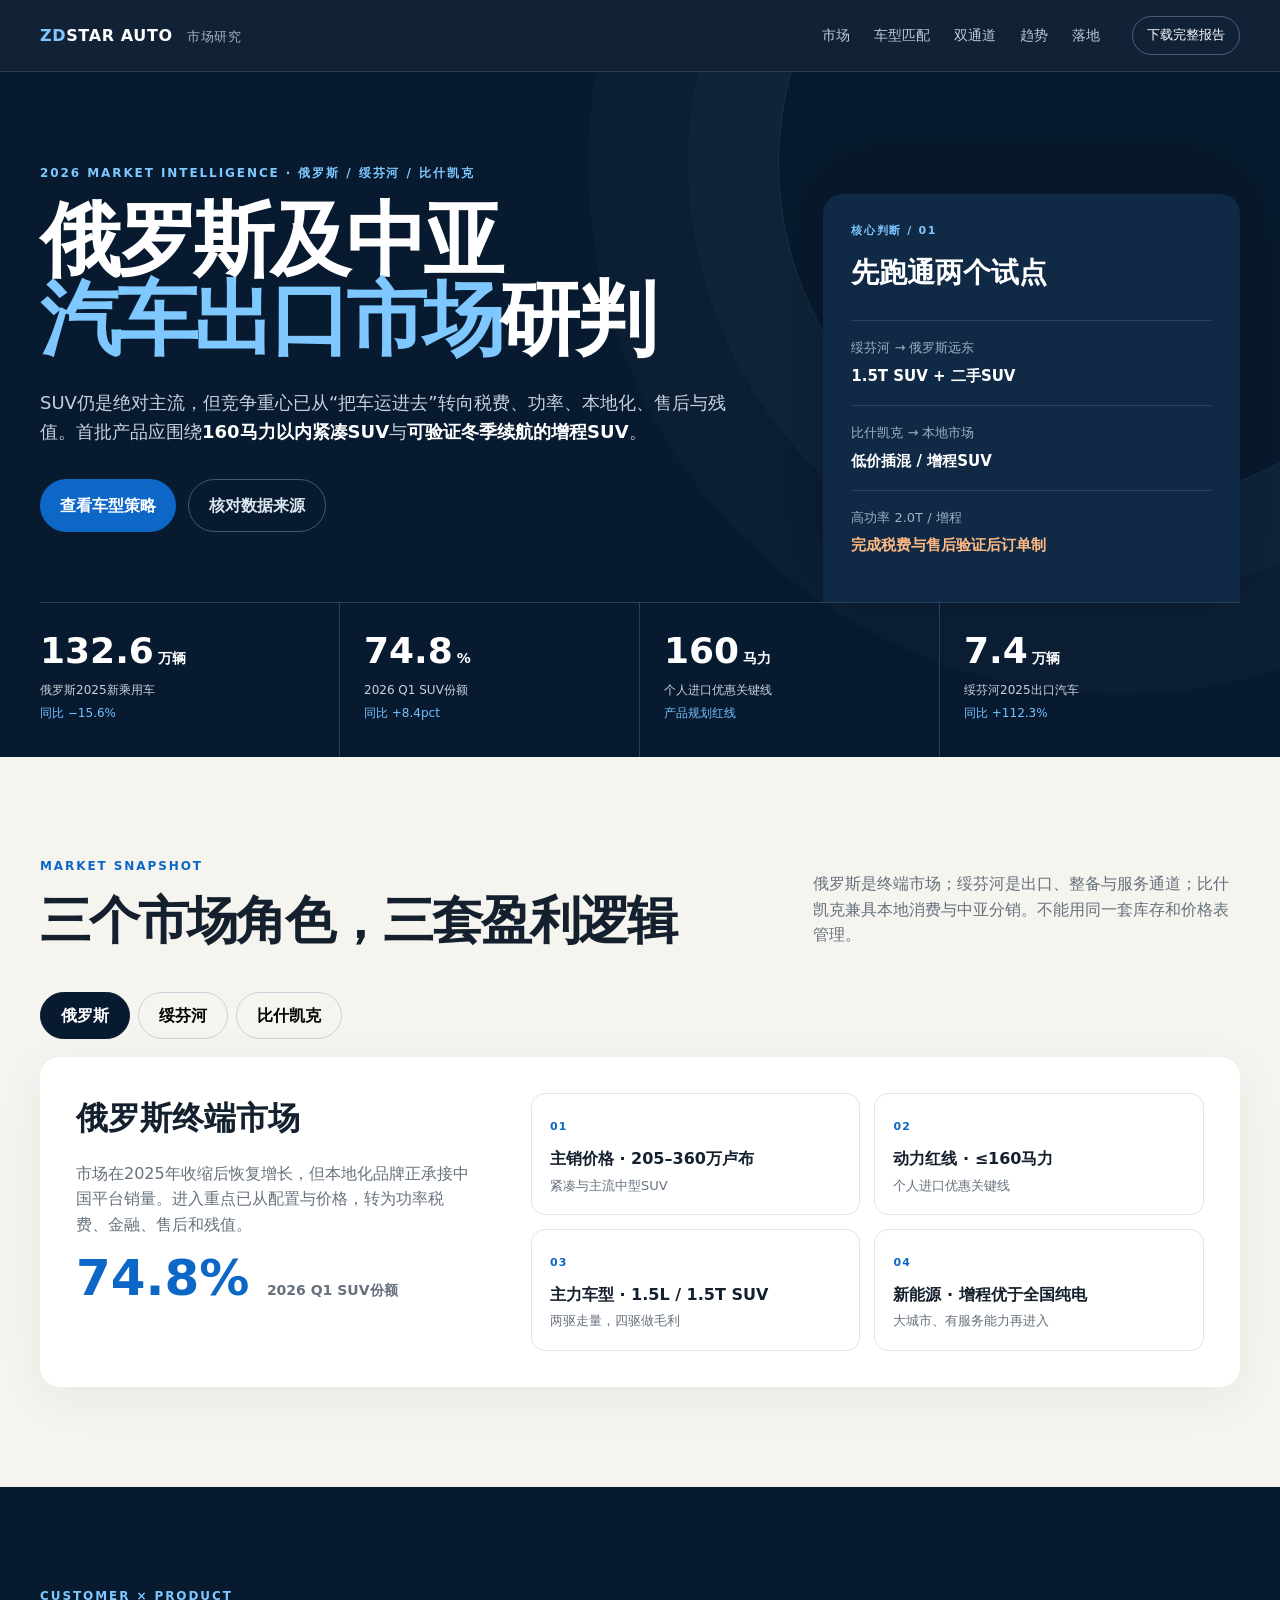
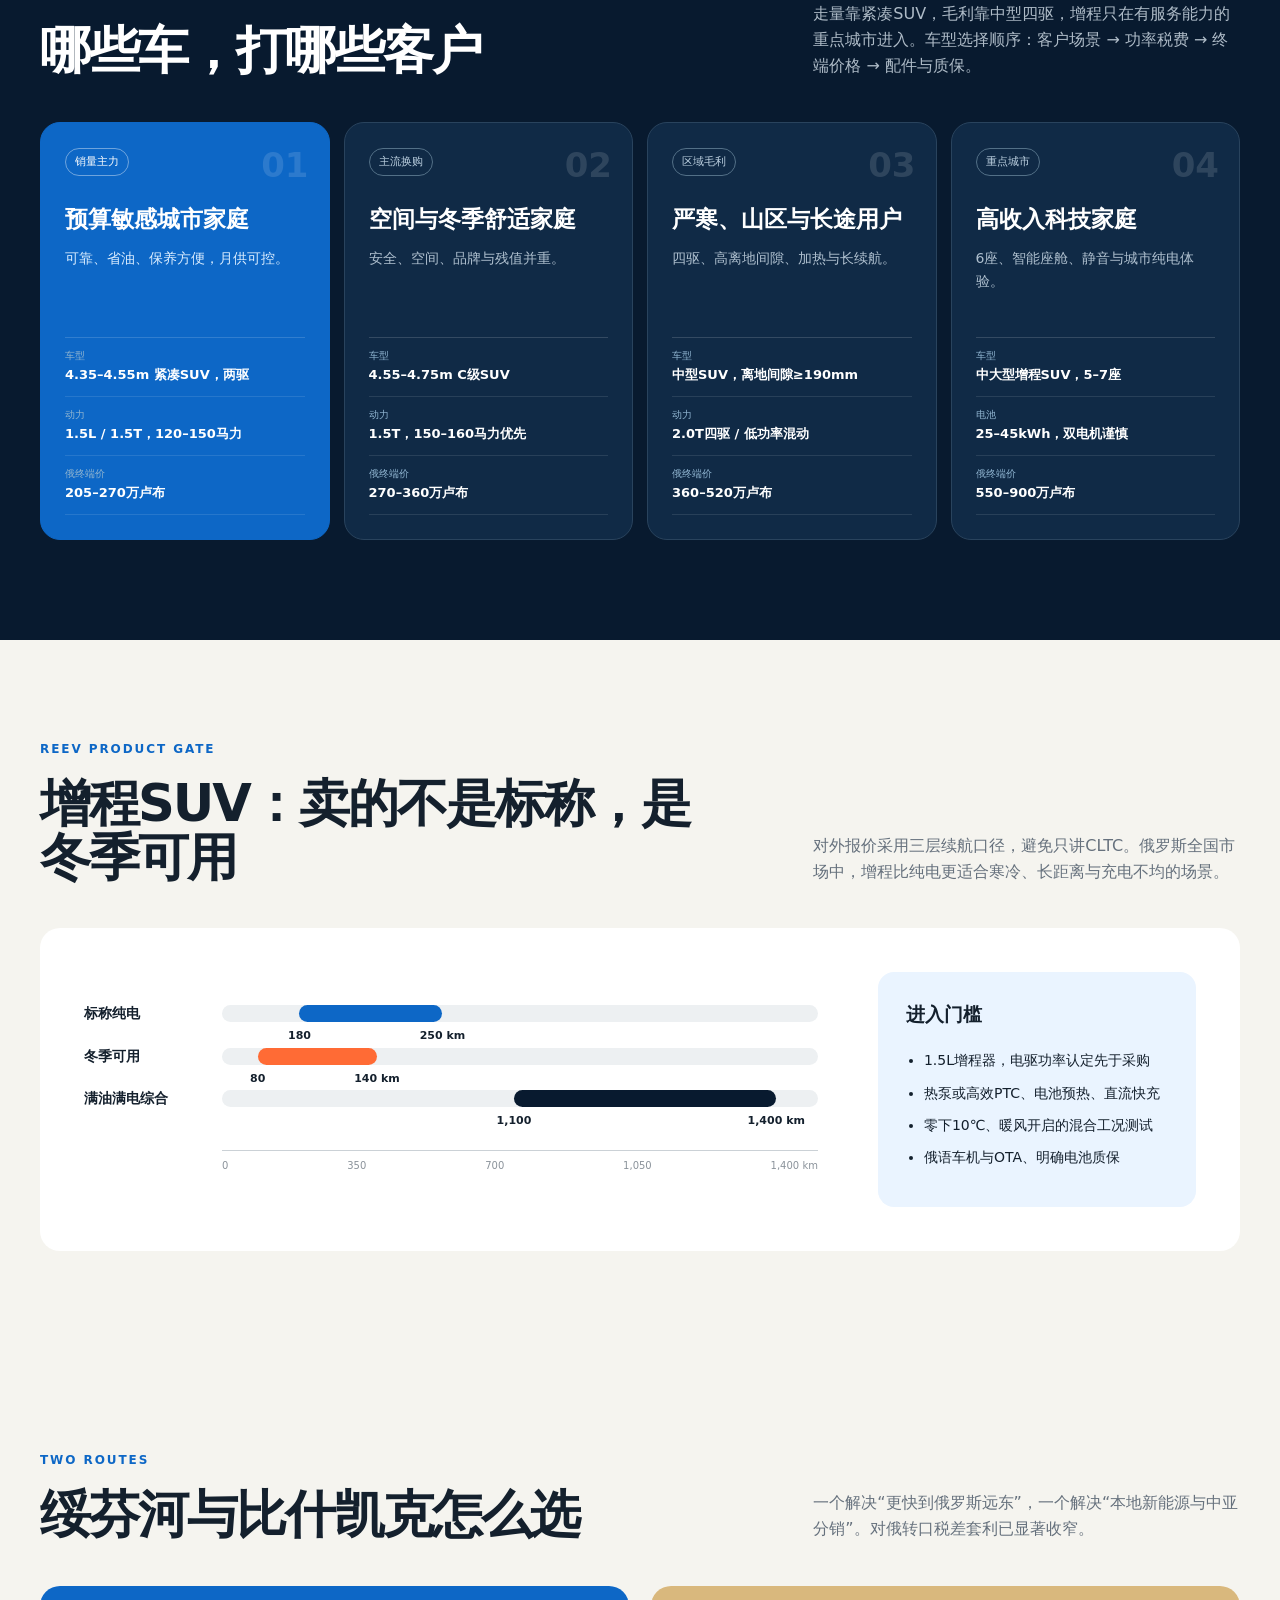
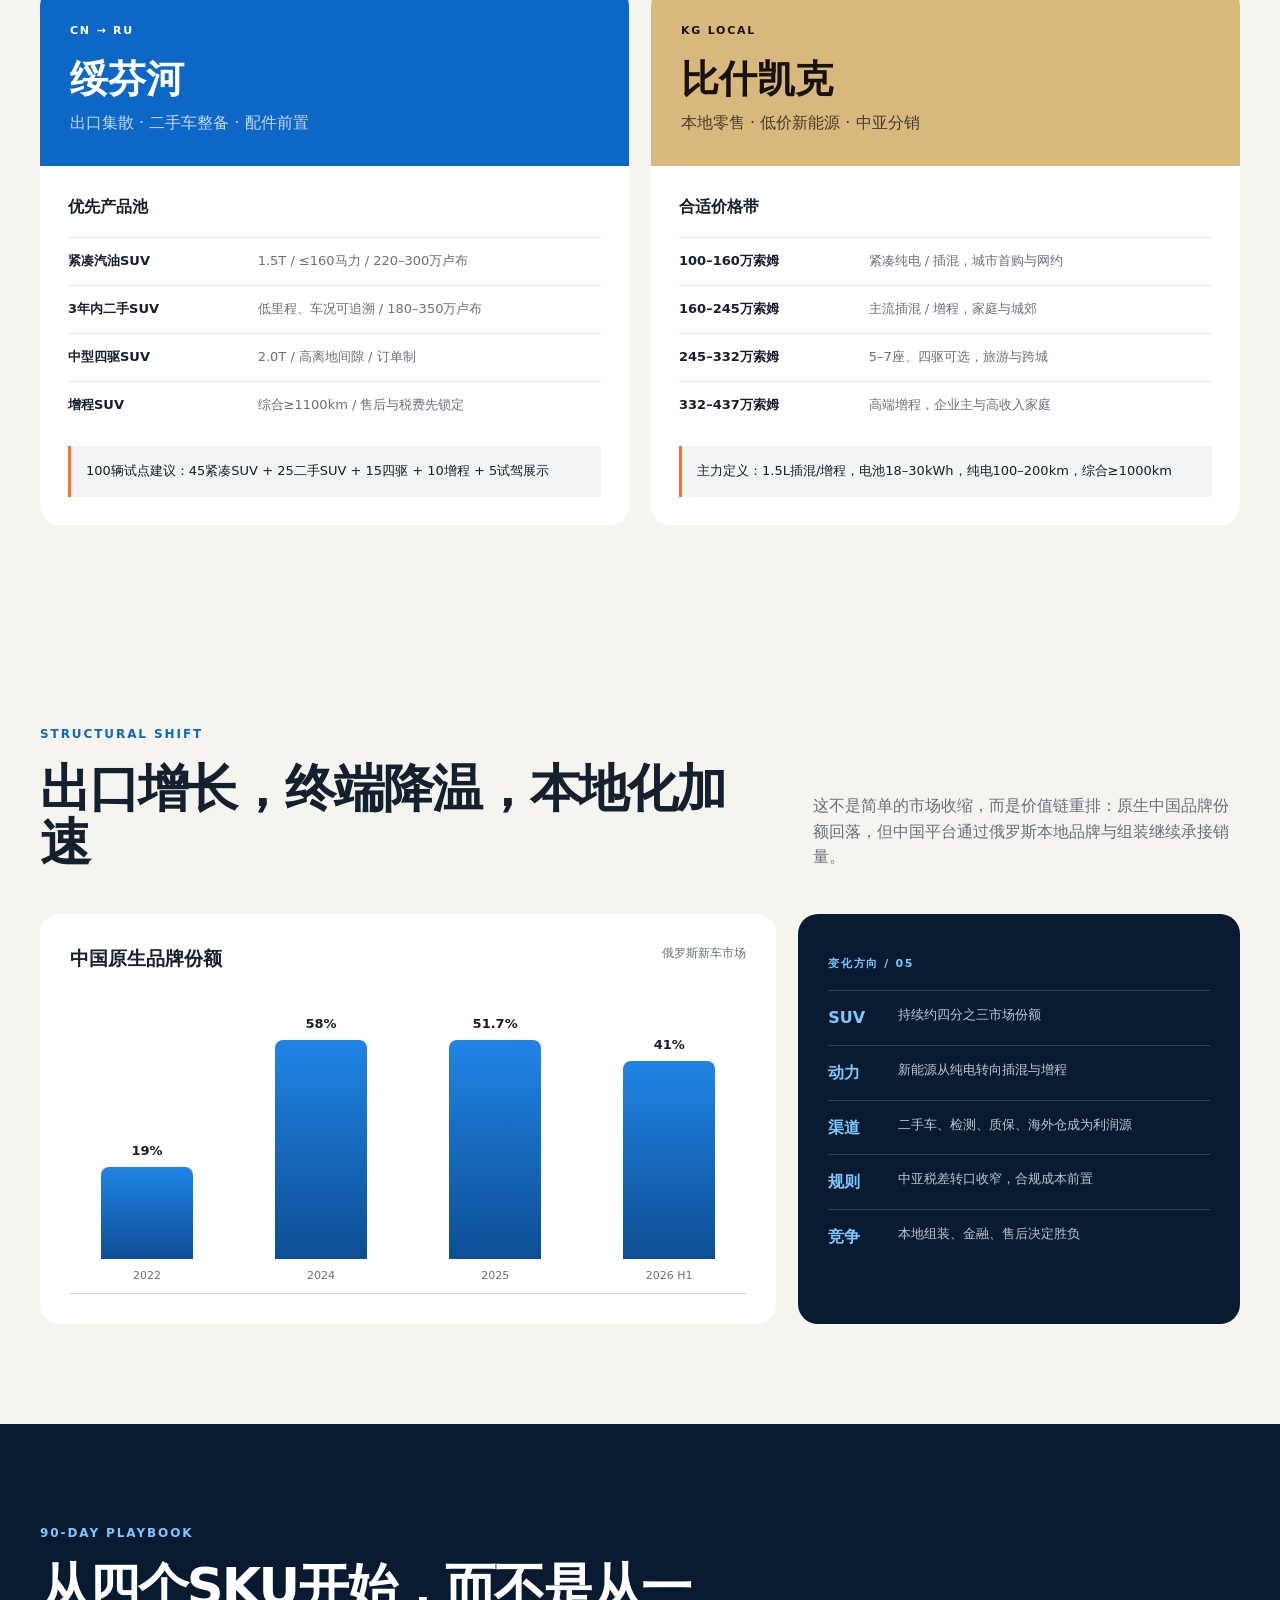
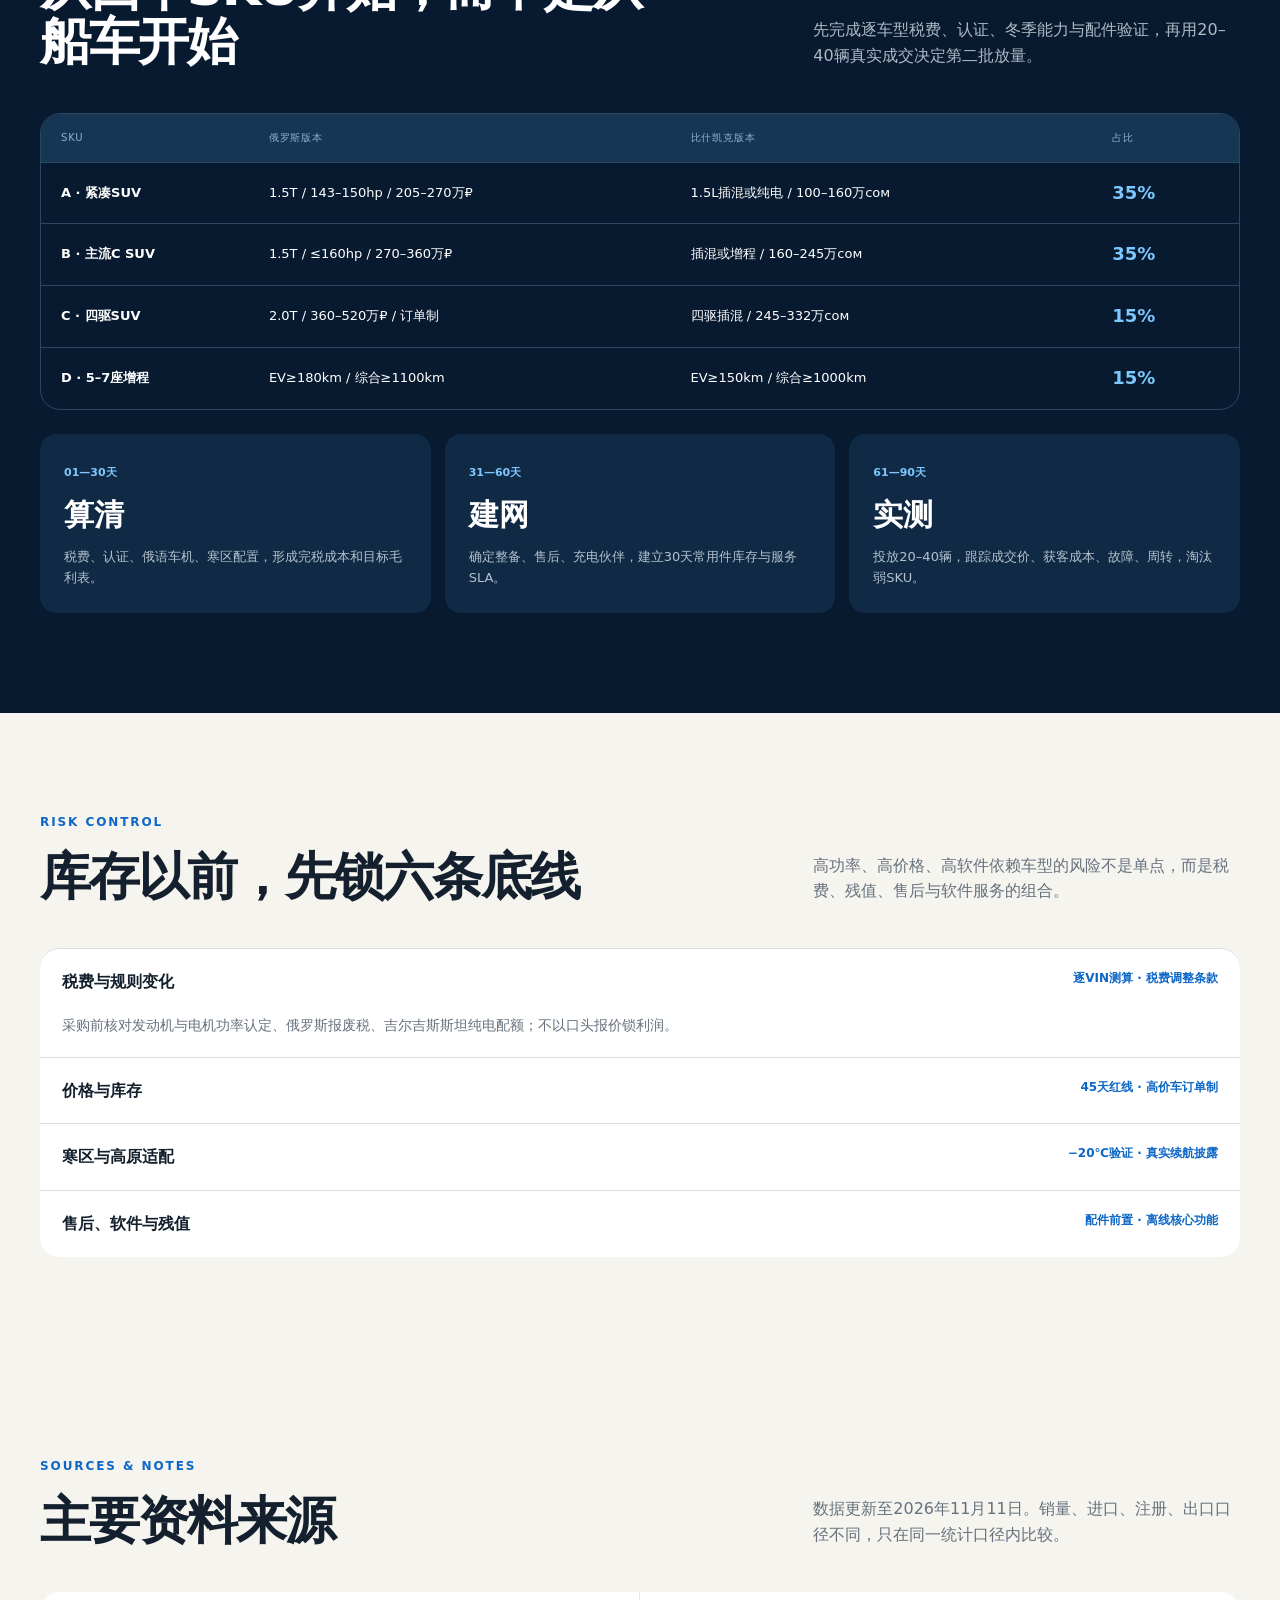
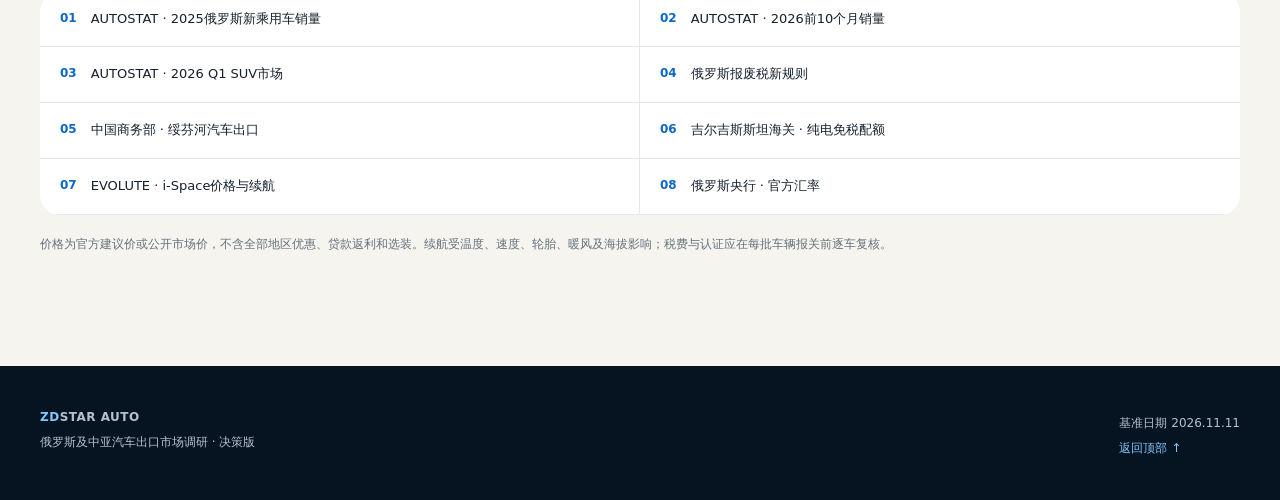
==== index.html @ 1186b782 "Publish Russia auto market report" ====
<!doctype html>
<html lang="zh-CN">
<head>
  <meta charset="utf-8">
  <meta name="viewport" content="width=device-width, initial-scale=1">
  <meta name="description" content="俄罗斯、绥芬河与比什凯克汽车出口市场研究：客户、车型、排量、价格带、SUV与增程续航策略。">
  <meta name="theme-color" content="#081a2f">
  <title>俄罗斯及中亚汽车出口市场调研｜ZDSTAR AUTO</title>
  <link rel="icon" href="assets/favicon.svg" type="image/svg+xml">
  <link rel="stylesheet" href="assets/styles.css">
</head>
<body>
  <a class="skip" href="#main">跳到正文</a>
  <header class="topbar">
    <a class="brand" href="#top" aria-label="返回顶部"><span>ZD</span>STAR AUTO <small>市场研究</small></a>
    <nav aria-label="主导航">
      <a href="#market">市场</a><a href="#match">车型匹配</a><a href="#routes">双通道</a><a href="#trend">趋势</a><a href="#action">落地</a>
    </nav>
    <a class="download" href="downloads/russia-auto-market-report.docx" download>下载完整报告</a>
  </header>

  <main id="main">
    <section class="hero" id="top">
      <div class="hero-grid">
        <div class="hero-copy">
          <p class="eyebrow">2026 MARKET INTELLIGENCE · 俄罗斯 / 绥芬河 / 比什凯克</p>
          <h1>俄罗斯及中亚<br><em>汽车出口市场</em>研判</h1>
          <p class="lead">SUV仍是绝对主流，但竞争重心已从“把车运进去”转向税费、功率、本地化、售后与残值。首批产品应围绕<strong>160马力以内紧凑SUV</strong>与<strong>可验证冬季续航的增程SUV</strong>。</p>
          <div class="hero-actions"><a class="btn primary" href="#match">查看车型策略</a><a class="btn ghost" href="#sources">核对数据来源</a></div>
        </div>
        <aside class="decision-card" aria-label="核心决策">
          <div class="card-label">核心判断 / 01</div>
          <h2>先跑通两个试点</h2>
          <div class="decision-row"><span>绥芬河 → 俄罗斯远东</span><b>1.5T SUV + 二手SUV</b></div>
          <div class="decision-row"><span>比什凯克 → 本地市场</span><b>低价插混 / 增程SUV</b></div>
          <div class="decision-row warning"><span>高功率 2.0T / 增程</span><b>完成税费与售后验证后订单制</b></div>
        </aside>
      </div>
      <div class="kpis" aria-label="关键市场指标">
        <article><strong>132.6<small>万辆</small></strong><span>俄罗斯2025新乘用车</span><i>同比 −15.6%</i></article>
        <article><strong>74.8<small>%</small></strong><span>2026 Q1 SUV份额</span><i>同比 +8.4pct</i></article>
        <article><strong>160<small>马力</small></strong><span>个人进口优惠关键线</span><i>产品规划红线</i></article>
        <article><strong>7.4<small>万辆</small></strong><span>绥芬河2025出口汽车</span><i>同比 +112.3%</i></article>
      </div>
    </section>

    <section class="section" id="market">
      <div class="section-head"><div><p class="eyebrow dark">MARKET SNAPSHOT</p><h2>三个市场角色，三套盈利逻辑</h2></div><p>俄罗斯是终端市场；绥芬河是出口、整备与服务通道；比什凯克兼具本地消费与中亚分销。不能用同一套库存和价格表管理。</p></div>
      <div class="market-switch" role="tablist" aria-label="市场切换">
        <button class="active" role="tab" aria-selected="true" data-market="russia">俄罗斯</button>
        <button role="tab" aria-selected="false" data-market="suifenhe">绥芬河</button>
        <button role="tab" aria-selected="false" data-market="bishkek">比什凯克</button>
      </div>
      <div class="market-panel" id="market-panel" aria-live="polite"></div>
    </section>

    <section class="section ink" id="match">
      <div class="section-head light"><div><p class="eyebrow">CUSTOMER × PRODUCT</p><h2>哪些车，打哪些客户</h2></div><p>走量靠紧凑SUV，毛利靠中型四驱，增程只在有服务能力的重点城市进入。车型选择顺序：客户场景 → 功率税费 → 终端价格 → 配件与质保。</p></div>
      <div class="match-grid">
        <article class="match-card featured"><span class="num">01</span><div class="tag">销量主力</div><h3>预算敏感城市家庭</h3><p>可靠、省油、保养方便，月供可控。</p><dl><div><dt>车型</dt><dd>4.35–4.55m 紧凑SUV，两驱</dd></div><div><dt>动力</dt><dd>1.5L / 1.5T，120–150马力</dd></div><div><dt>俄终端价</dt><dd>205–270万卢布</dd></div></dl></article>
        <article class="match-card"><span class="num">02</span><div class="tag">主流换购</div><h3>空间与冬季舒适家庭</h3><p>安全、空间、品牌与残值并重。</p><dl><div><dt>车型</dt><dd>4.55–4.75m C级SUV</dd></div><div><dt>动力</dt><dd>1.5T，150–160马力优先</dd></div><div><dt>俄终端价</dt><dd>270–360万卢布</dd></div></dl></article>
        <article class="match-card"><span class="num">03</span><div class="tag">区域毛利</div><h3>严寒、山区与长途用户</h3><p>四驱、高离地间隙、加热与长续航。</p><dl><div><dt>车型</dt><dd>中型SUV，离地间隙≥190mm</dd></div><div><dt>动力</dt><dd>2.0T四驱 / 低功率混动</dd></div><div><dt>俄终端价</dt><dd>360–520万卢布</dd></div></dl></article>
        <article class="match-card"><span class="num">04</span><div class="tag">重点城市</div><h3>高收入科技家庭</h3><p>6座、智能座舱、静音与城市纯电体验。</p><dl><div><dt>车型</dt><dd>中大型增程SUV，5–7座</dd></div><div><dt>电池</dt><dd>25–45kWh，双电机谨慎</dd></div><div><dt>俄终端价</dt><dd>550–900万卢布</dd></div></dl></article>
      </div>
    </section>

    <section class="section range-section">
      <div class="section-head"><div><p class="eyebrow dark">REEV PRODUCT GATE</p><h2>增程SUV：卖的不是标称，是冬季可用</h2></div><p>对外报价采用三层续航口径，避免只讲CLTC。俄罗斯全国市场中，增程比纯电更适合寒冷、长距离与充电不均的场景。</p></div>
      <div class="range-layout">
        <div class="range-chart" aria-label="建议续航范围">
          <div class="range-row"><span>标称纯电</span><div class="track"><i style="--start:13%;--width:24%"></i><b style="left:13%">180</b><b style="left:37%">250 km</b></div></div>
          <div class="range-row winter"><span>冬季可用</span><div class="track"><i style="--start:6%;--width:20%"></i><b style="left:6%">80</b><b style="left:26%">140 km</b></div></div>
          <div class="range-row total"><span>满油满电综合</span><div class="track"><i style="--start:49%;--width:44%"></i><b style="left:49%">1,100</b><b style="left:93%">1,400 km</b></div></div>
          <div class="axis"><span>0</span><span>350</span><span>700</span><span>1,050</span><span>1,400 km</span></div>
        </div>
        <div class="spec-list"><h3>进入门槛</h3><ul><li>1.5L增程器，电驱功率认定先于采购</li><li>热泵或高效PTC、电池预热、直流快充</li><li>零下10℃、暖风开启的混合工况测试</li><li>俄语车机与OTA、明确电池质保</li></ul></div>
      </div>
    </section>

    <section class="section routes" id="routes">
      <div class="section-head"><div><p class="eyebrow dark">TWO ROUTES</p><h2>绥芬河与比什凯克怎么选</h2></div><p>一个解决“更快到俄罗斯远东”，一个解决“本地新能源与中亚分销”。对俄转口税差套利已显著收窄。</p></div>
      <div class="route-grid">
        <article class="route-card blue"><div class="route-title"><span>CN → RU</span><h3>绥芬河</h3><p>出口集散 · 二手车整备 · 配件前置</p></div><div class="route-body"><h4>优先产品池</h4><ol><li><b>紧凑汽油SUV</b><span>1.5T / ≤160马力 / 220–300万卢布</span></li><li><b>3年内二手SUV</b><span>低里程、车况可追溯 / 180–350万卢布</span></li><li><b>中型四驱SUV</b><span>2.0T / 高离地间隙 / 订单制</span></li><li><b>增程SUV</b><span>综合≥1100km / 售后与税费先锁定</span></li></ol><div class="route-note">100辆试点建议：45紧凑SUV + 25二手SUV + 15四驱 + 10增程 + 5试驾展示</div></div></article>
        <article class="route-card sand"><div class="route-title"><span>KG LOCAL</span><h3>比什凯克</h3><p>本地零售 · 低价新能源 · 中亚分销</p></div><div class="route-body"><h4>合适价格带</h4><ol><li><b>100–160万索姆</b><span>紧凑纯电 / 插混，城市首购与网约</span></li><li><b>160–245万索姆</b><span>主流插混 / 增程，家庭与城郊</span></li><li><b>245–332万索姆</b><span>5–7座、四驱可选，旅游与跨城</span></li><li><b>332–437万索姆</b><span>高端增程，企业主与高收入家庭</span></li></ol><div class="route-note">主力定义：1.5L插混/增程，电池18–30kWh，纯电100–200km，综合≥1000km</div></div></article>
      </div>
    </section>

    <section class="section trend-section" id="trend">
      <div class="section-head"><div><p class="eyebrow dark">STRUCTURAL SHIFT</p><h2>出口增长，终端降温，本地化加速</h2></div><p>这不是简单的市场收缩，而是价值链重排：原生中国品牌份额回落，但中国平台通过俄罗斯本地品牌与组装继续承接销量。</p></div>
      <div class="trend-grid">
        <article class="chart-card"><div class="chart-title"><h3>中国原生品牌份额</h3><span>俄罗斯新车市场</span></div><div class="bars" aria-label="2022至2026中国品牌份额"><div style="--h:33%"><b>19%</b><i></i><span>2022</span></div><div style="--h:100%"><b>58%</b><i></i><span>2024</span></div><div style="--h:89%"><b>51.7%</b><i></i><span>2025</span></div><div style="--h:71%"><b>41%</b><i></i><span>2026 H1</span></div></div></article>
        <article class="shift-card"><p class="card-label">变化方向 / 05</p><ul><li><b>SUV</b><span>持续约四分之三市场份额</span></li><li><b>动力</b><span>新能源从纯电转向插混与增程</span></li><li><b>渠道</b><span>二手车、检测、质保、海外仓成为利润源</span></li><li><b>规则</b><span>中亚税差转口收窄，合规成本前置</span></li><li><b>竞争</b><span>本地组装、金融、售后决定胜负</span></li></ul></article>
      </div>
    </section>

    <section class="section ink" id="action">
      <div class="section-head light"><div><p class="eyebrow">90-DAY PLAYBOOK</p><h2>从四个SKU开始，而不是从一船车开始</h2></div><p>先完成逐车型税费、认证、冬季能力与配件验证，再用20–40辆真实成交决定第二批放量。</p></div>
      <div class="sku-table" role="table" aria-label="首批SKU">
        <div class="sku-row head" role="row"><span>SKU</span><span>俄罗斯版本</span><span>比什凯克版本</span><span>占比</span></div>
        <div class="sku-row" role="row"><b>A · 紧凑SUV</b><span>1.5T / 143–150hp / 205–270万₽</span><span>1.5L插混或纯电 / 100–160万сом</span><strong>35%</strong></div>
        <div class="sku-row" role="row"><b>B · 主流C SUV</b><span>1.5T / ≤160hp / 270–360万₽</span><span>插混或增程 / 160–245万сом</span><strong>35%</strong></div>
        <div class="sku-row" role="row"><b>C · 四驱SUV</b><span>2.0T / 360–520万₽ / 订单制</span><span>四驱插混 / 245–332万сом</span><strong>15%</strong></div>
        <div class="sku-row" role="row"><b>D · 5–7座增程</b><span>EV≥180km / 综合≥1100km</span><span>EV≥150km / 综合≥1000km</span><strong>15%</strong></div>
      </div>
      <div class="timeline"><article><span>01—30天</span><h3>算清</h3><p>税费、认证、俄语车机、寒区配置，形成完税成本和目标毛利表。</p></article><article><span>31—60天</span><h3>建网</h3><p>确定整备、售后、充电伙伴，建立30天常用件库存与服务SLA。</p></article><article><span>61—90天</span><h3>实测</h3><p>投放20–40辆，跟踪成交价、获客成本、故障、周转，淘汰弱SKU。</p></article></div>
    </section>

    <section class="section risk-section">
      <div class="section-head"><div><p class="eyebrow dark">RISK CONTROL</p><h2>库存以前，先锁六条底线</h2></div><p>高功率、高价格、高软件依赖车型的风险不是单点，而是税费、残值、售后与软件服务的组合。</p></div>
      <div class="accordion">
        <details open><summary>税费与规则变化 <span>逐VIN测算 · 税费调整条款</span></summary><p>采购前核对发动机与电机功率认定、俄罗斯报废税、吉尔吉斯斯坦纯电配额；不以口头报价锁利润。</p></details>
        <details><summary>价格与库存 <span>45天红线 · 高价车订单制</span></summary><p>本地化车型降价或同平台换标上市时，启动跨区域调拨或批发退出，库存超过60天必须处置。</p></details>
        <details><summary>寒区与高原适配 <span>−20℃验证 · 真实续航披露</span></summary><p>验证电池预热、冷却、制动、爬坡与暖风工况；纯电车型为冬季和爬坡保留至少30%冗余。</p></details>
        <details><summary>售后、软件与残值 <span>配件前置 · 离线核心功能</span></summary><p>覆盖易损件、事故件与热管理部件，设置质保准备金；避免地图、远程服务或OTA中断影响核心用车。</p></details>
      </div>
    </section>

    <section class="section sources" id="sources">
      <div class="section-head"><div><p class="eyebrow dark">SOURCES & NOTES</p><h2>主要资料来源</h2></div><p>数据更新至2026年11月11日。销量、进口、注册、出口口径不同，只在同一统计口径内比较。</p></div>
      <div class="source-list">
        <a href="https://www.autostat.ru/press-releases/61576/" target="_blank" rel="noopener"><b>01</b><span>AUTOSTAT · 2025俄罗斯新乘用车销量</span></a>
        <a href="https://www.autostat.ru/press-releases/63433/" target="_blank" rel="noopener"><b>02</b><span>AUTOSTAT · 2026前10个月销量</span></a>
        <a href="https://www.autostat.ru/news/62200/" target="_blank" rel="noopener"><b>03</b><span>AUTOSTAT · 2026 Q1 SUV市场</span></a>
        <a href="https://www.consultant.ru/document/cons_doc_LAW_488069/ed0f99ab9a20663c13ae74e51ed095299e123203/" target="_blank" rel="noopener"><b>04</b><span>俄罗斯报废税新规则</span></a>
        <a href="https://dltb.mofcom.gov.cn/dbsw/art/2026/art_2b1e90e6743b4d8398b88f6a0cb908db.html" target="_blank" rel="noopener"><b>05</b><span>中国商务部 · 绥芬河汽车出口</span></a>
        <a href="https://customs.gov.kg/site/ru/master/customskg/news/mbk-ehskertet-2026-zhylga-ehlektromobilderdi-alymsyz-tashyp-kir-kvotasy-ajaktap-zhatat" target="_blank" rel="noopener"><b>06</b><span>吉尔吉斯斯坦海关 · 纯电免税配额</span></a>
        <a href="https://www.evolute.ru/models" target="_blank" rel="noopener"><b>07</b><span>EVOLUTE · i-Space价格与续航</span></a>
        <a href="https://www.cbr.ru/currency_base/daily/" target="_blank" rel="noopener"><b>08</b><span>俄罗斯央行 · 官方汇率</span></a>
      </div>
      <p class="note">价格为官方建议价或公开市场价，不含全部地区优惠、贷款返利和选装。续航受温度、速度、轮胎、暖风及海拔影响；税费与认证应在每批车辆报关前逐车复核。</p>
    </section>
  </main>
  <footer><div><span class="brand"><span>ZD</span>STAR AUTO</span><p>俄罗斯及中亚汽车出口市场调研 · 决策版</p></div><div><p>基准日期 2026.11.11</p><a href="#top">返回顶部 ↑</a></div></footer>
  <script src="assets/app.js"></script>
</body>
</html>
---- assets/styles.css ----
:root{--navy:#081a2f;--navy2:#102a46;--blue:#0d67c6;--ice:#eaf4ff;--sky:#7ec8ff;--orange:#ff6b35;--sand:#f4e9d5;--paper:#f5f4ef;--white:#fff;--ink:#14202d;--muted:#66717d;--line:#d8dce0;--radius:20px;--max:1200px}*{box-sizing:border-box}html{scroll-behavior:smooth}body{margin:0;background:var(--paper);color:var(--ink);font-family:Inter,"PingFang SC","Microsoft YaHei",system-ui,sans-serif;line-height:1.6}.skip{position:fixed;left:-999px;top:8px;z-index:100;background:#fff;padding:8px}.skip:focus{left:8px}a{color:inherit}.topbar{height:72px;display:flex;align-items:center;gap:32px;padding:0 max(24px,calc((100vw - var(--max))/2));background:rgba(8,26,47,.96);color:#fff;position:sticky;top:0;z-index:20;border-bottom:1px solid rgba(255,255,255,.13);backdrop-filter:blur(12px)}.brand{font-weight:850;letter-spacing:.04em;text-decoration:none;white-space:nowrap}.brand>span{color:var(--sky)}.brand small{font-weight:500;color:#9fb1c3;margin-left:8px}.topbar nav{display:flex;gap:24px;margin-left:auto}.topbar nav a{font-size:14px;color:#bdcad7;text-decoration:none}.topbar nav a:hover{color:#fff}.download{font-size:13px;text-decoration:none;border:1px solid #486076;border-radius:999px;padding:8px 14px}.hero{background:var(--navy);color:#fff;padding:92px 24px 0;overflow:hidden;position:relative}.hero:before{content:"";position:absolute;width:680px;height:680px;border:1px solid rgba(126,200,255,.14);border-radius:50%;right:-180px;top:-250px;box-shadow:0 0 0 90px rgba(126,200,255,.03),0 0 0 190px rgba(126,200,255,.025)}.hero-grid{max-width:var(--max);margin:auto;display:grid;grid-template-columns:1.35fr .8fr;gap:80px;align-items:end;position:relative}.eyebrow{font-size:12px;font-weight:800;letter-spacing:.16em;color:var(--sky);margin:0 0 18px;text-transform:uppercase}.eyebrow.dark{color:var(--blue)}h1{font-size:clamp(48px,6.3vw,84px);letter-spacing:-.055em;line-height:.98;margin:0 0 30px;max-width:860px}h1 em{font-style:normal;color:var(--sky)}.lead{font-size:18px;color:#c5d3df;max-width:760px;margin:0 0 32px}.lead strong{color:#fff}.hero-actions{display:flex;gap:12px;margin-bottom:70px}.btn{display:inline-flex;align-items:center;justify-content:center;text-decoration:none;font-weight:700;border-radius:999px;padding:13px 20px}.btn.primary{background:var(--blue);color:#fff}.btn.ghost{border:1px solid #415b73;color:#dbe6ee}.decision-card{background:#102a46;padding:28px;border-radius:var(--radius) var(--radius) 0 0;box-shadow:0 -20px 80px rgba(0,0,0,.18)}.card-label{font-size:11px;letter-spacing:.15em;text-transform:uppercase;color:var(--sky);font-weight:800}.decision-card h2{font-size:28px;margin:12px 0 24px}.decision-row{border-top:1px solid #29445f;padding:17px 0;display:grid;gap:5px}.decision-row span{color:#9eb0c1;font-size:13px}.decision-row b{font-size:15px}.decision-row.warning b{color:#ffba83}.kpis{max-width:var(--max);margin:auto;display:grid;grid-template-columns:repeat(4,1fr);position:relative;border-top:1px solid #28415b}.kpis article{padding:30px 24px 34px;border-right:1px solid #28415b}.kpis article:first-child{padding-left:0}.kpis article:last-child{border-right:0}.kpis strong{display:block;font-size:36px;line-height:1}.kpis strong small{font-size:14px;margin-left:4px}.kpis span,.kpis i{display:block;font-size:12px}.kpis span{color:#c6d2dc;margin-top:12px}.kpis i{color:#73bfff;font-style:normal;margin-top:3px}.section{padding:100px 24px;max-width:calc(var(--max) + 48px);margin:auto}.section-head{display:grid;grid-template-columns:1.3fr .8fr;gap:80px;align-items:end;margin-bottom:44px}.section-head h2{font-size:clamp(34px,4vw,54px);line-height:1.05;letter-spacing:-.04em;margin:0}.section-head>p{color:var(--muted);margin:0}.section-head.light>p{color:#aebbc7}.market-switch{display:flex;gap:8px;margin-bottom:18px}.market-switch button{border:1px solid #c9d0d7;background:transparent;border-radius:999px;padding:10px 20px;font:inherit;font-weight:700;cursor:pointer}.market-switch button.active{background:var(--navy);color:#fff;border-color:var(--navy)}.market-panel{background:#fff;border-radius:var(--radius);padding:36px;display:grid;grid-template-columns:.8fr 1.35fr;gap:56px;min-height:320px;box-shadow:0 12px 50px rgba(28,48,67,.06)}.market-intro h3{font-size:32px;margin:0 0 12px}.market-intro p{color:var(--muted)}.market-intro .big{font-size:50px;font-weight:850;color:var(--blue);line-height:1}.market-intro .big small{font-size:14px;color:var(--muted)}.market-facts{display:grid;grid-template-columns:repeat(2,1fr);gap:14px}.fact{border:1px solid #e2e5e8;border-radius:14px;padding:18px}.fact span{font-size:11px;color:var(--blue);font-weight:800;letter-spacing:.1em}.fact b{display:block;margin-top:8px}.fact p{font-size:13px;color:var(--muted);margin:4px 0 0}.ink{max-width:none;background:var(--navy);color:#fff}.ink>.section-head,.ink>.match-grid,.ink>.sku-table,.ink>.timeline{max-width:var(--max);margin-left:auto;margin-right:auto}.match-grid{display:grid;grid-template-columns:repeat(4,1fr);gap:14px}.match-card{background:#102a46;border:1px solid #29435d;border-radius:var(--radius);padding:24px;min-height:410px;position:relative}.match-card.featured{background:var(--blue);border-color:var(--blue)}.match-card .num{position:absolute;right:20px;top:15px;font-size:34px;color:rgba(255,255,255,.13);font-weight:900}.tag{display:inline-block;font-size:11px;border:1px solid #537087;border-radius:999px;padding:4px 9px;color:#bcd0e0}.featured .tag{border-color:rgba(255,255,255,.4);color:#fff}.match-card h3{font-size:23px;line-height:1.2;margin:30px 0 8px}.match-card>p{color:#aebfce;font-size:14px;min-height:66px}.featured>p{color:#dceeff}.match-card dl{margin:24px 0 0;border-top:1px solid rgba(255,255,255,.15)}.match-card dl div{padding:10px 0;border-bottom:1px solid rgba(255,255,255,.1)}dt{font-size:10px;color:#8fb4d0;text-transform:uppercase}dd{margin:1px 0 0;font-size:13px;font-weight:650}.range-layout{display:grid;grid-template-columns:1.5fr .65fr;gap:60px;background:#fff;border-radius:var(--radius);padding:44px}.range-chart{padding:10px 0 24px}.range-row{display:grid;grid-template-columns:120px 1fr;gap:18px;align-items:center;margin:20px 0}.range-row>span{font-weight:750;font-size:14px}.track{height:17px;background:#edf0f2;border-radius:999px;position:relative}.track i{position:absolute;left:var(--start);width:var(--width);top:0;height:100%;border-radius:999px;background:var(--blue)}.winter .track i{background:var(--orange)}.total .track i{background:var(--navy)}.track b{position:absolute;top:22px;font-size:11px;transform:translateX(-50%);white-space:nowrap}.axis{margin:40px 0 0 138px;display:flex;justify-content:space-between;color:#8b939b;font-size:10px;border-top:1px solid #cbd1d6;padding-top:7px}.spec-list{background:var(--ice);padding:28px;border-radius:16px}.spec-list h3{margin-top:0}.spec-list ul{padding-left:18px;margin-bottom:0}.spec-list li{margin:10px 0;font-size:14px}.route-grid{display:grid;grid-template-columns:1fr 1fr;gap:22px}.route-card{border-radius:var(--radius);overflow:hidden;background:#fff}.route-title{padding:30px}.route-card.blue .route-title{background:var(--blue);color:#fff}.route-card.sand .route-title{background:#d9b87d;color:#17130c}.route-title>span{font-size:11px;font-weight:800;letter-spacing:.16em}.route-title h3{font-size:38px;margin:8px 0 0}.route-title p{margin:0;opacity:.75}.route-body{padding:28px}.route-body h4{margin:0 0 18px}.route-body ol{list-style:none;padding:0;margin:0}.route-body li{display:grid;grid-template-columns:1fr 2fr;gap:18px;border-top:1px solid #e4e6e8;padding:13px 0;font-size:13px}.route-body li span{color:var(--muted)}.route-note{margin-top:18px;background:#f2f4f5;border-left:3px solid var(--orange);padding:15px;font-size:13px}.trend-grid{display:grid;grid-template-columns:1.25fr .75fr;gap:22px}.chart-card,.shift-card{background:#fff;border-radius:var(--radius);padding:30px}.chart-title{display:flex;justify-content:space-between}.chart-title h3{margin:0}.chart-title span{color:var(--muted);font-size:12px}.bars{height:280px;display:grid;grid-template-columns:repeat(4,1fr);gap:20px;align-items:end;border-bottom:1px solid #cdd4da;margin-top:40px}.bars div{height:100%;display:flex;flex-direction:column;justify-content:flex-end;align-items:center}.bars i{display:block;width:60%;height:var(--h);min-height:6px;background:linear-gradient(#2084e5,#0d4e94);border-radius:8px 8px 0 0}.bars b{font-size:13px;margin-bottom:5px}.bars span{font-size:11px;color:var(--muted);padding:8px 0}.shift-card{background:var(--navy);color:#fff}.shift-card ul{list-style:none;padding:0;margin:18px 0 0}.shift-card li{border-top:1px solid #29425b;padding:14px 0;display:grid;grid-template-columns:70px 1fr}.shift-card li b{color:var(--sky)}.shift-card li span{font-size:13px;color:#bac8d4}.sku-table{border:1px solid #2b4661;border-radius:var(--radius);overflow:hidden}.sku-row{display:grid;grid-template-columns:1.1fr 2.3fr 2.3fr .6fr;gap:12px;padding:16px 20px;border-top:1px solid #2b4661;align-items:center;font-size:13px}.sku-row:first-child{border:0}.sku-row.head{background:#173653;color:#8fb1cd;font-size:10px;text-transform:uppercase;letter-spacing:.08em}.sku-row strong{color:var(--sky);font-size:18px}.timeline{display:grid;grid-template-columns:repeat(3,1fr);gap:14px;margin-top:24px}.timeline article{background:#102a46;padding:24px;border-radius:16px}.timeline span{font-size:11px;color:var(--sky);font-weight:800}.timeline h3{font-size:30px;margin:8px 0}.timeline p{font-size:13px;color:#b3c1cc;margin:0}.accordion details{background:#fff;border-top:1px solid #d9dde1;padding:0 22px}.accordion details:first-child{border-radius:var(--radius) var(--radius) 0 0}.accordion details:last-child{border-radius:0 0 var(--radius) var(--radius)}.accordion summary{padding:20px 0;font-weight:750;cursor:pointer;display:flex;justify-content:space-between}.accordion summary span{font-size:12px;color:var(--blue)}.accordion details p{color:var(--muted);font-size:14px;padding:0 0 20px;margin:0;max-width:800px}.source-list{display:grid;grid-template-columns:1fr 1fr;background:#fff;border-radius:var(--radius);overflow:hidden}.source-list a{display:flex;gap:14px;padding:17px 20px;text-decoration:none;border-bottom:1px solid #e5e7e9}.source-list a:nth-child(odd){border-right:1px solid #e5e7e9}.source-list a:hover{background:var(--ice)}.source-list b{color:var(--blue);font-size:12px}.source-list span{font-size:13px}.note{font-size:12px;color:var(--muted);margin-top:20px}footer{background:#061321;color:#b3c2cf;padding:42px max(24px,calc((100vw - var(--max))/2));display:flex;justify-content:space-between;align-items:end;font-size:12px}footer p{margin:6px 0}footer a{color:var(--sky);text-decoration:none}@media(max-width:900px){.topbar nav{display:none}.topbar{padding:0 18px}.download{margin-left:auto}.hero{padding-top:60px}.hero-grid,.section-head,.market-panel,.range-layout,.trend-grid{grid-template-columns:1fr;gap:30px}.hero-actions{margin-bottom:40px}.decision-card{border-radius:var(--radius)}.kpis{grid-template-columns:repeat(2,1fr)}.kpis article:first-child{padding-left:24px}.match-grid{grid-template-columns:repeat(2,1fr)}.route-grid{grid-template-columns:1fr}.section{padding:70px 20px}.sku-row{grid-template-columns:1fr 1.6fr}.sku-row>*:nth-child(3){display:none}.timeline{grid-template-columns:1fr}}@media(max-width:580px){h1{font-size:44px}.brand small{display:none}.download{font-size:0;padding:8px 11px}.download:after{content:"下载";font-size:12px}.kpis{grid-template-columns:1fr 1fr}.kpis article{padding:22px 10px}.kpis strong{font-size:28px}.match-grid{grid-template-columns:1fr}.match-card{min-height:0}.market-facts{grid-template-columns:1fr}.market-panel{padding:24px}.range-layout{padding:24px}.range-row{grid-template-columns:90px 1fr}.axis{margin-left:108px}.route-body li{grid-template-columns:1fr}.sku-row{grid-template-columns:1fr 1fr}.sku-row span{font-size:11px}.source-list{grid-template-columns:1fr}.source-list a:nth-child(odd){border-right:0}.section-head h2{font-size:36px}.accordion summary{display:grid;gap:6px}footer{display:grid;gap:18px}}
@media(prefers-reduced-motion:reduce){html{scroll-behavior:auto}}
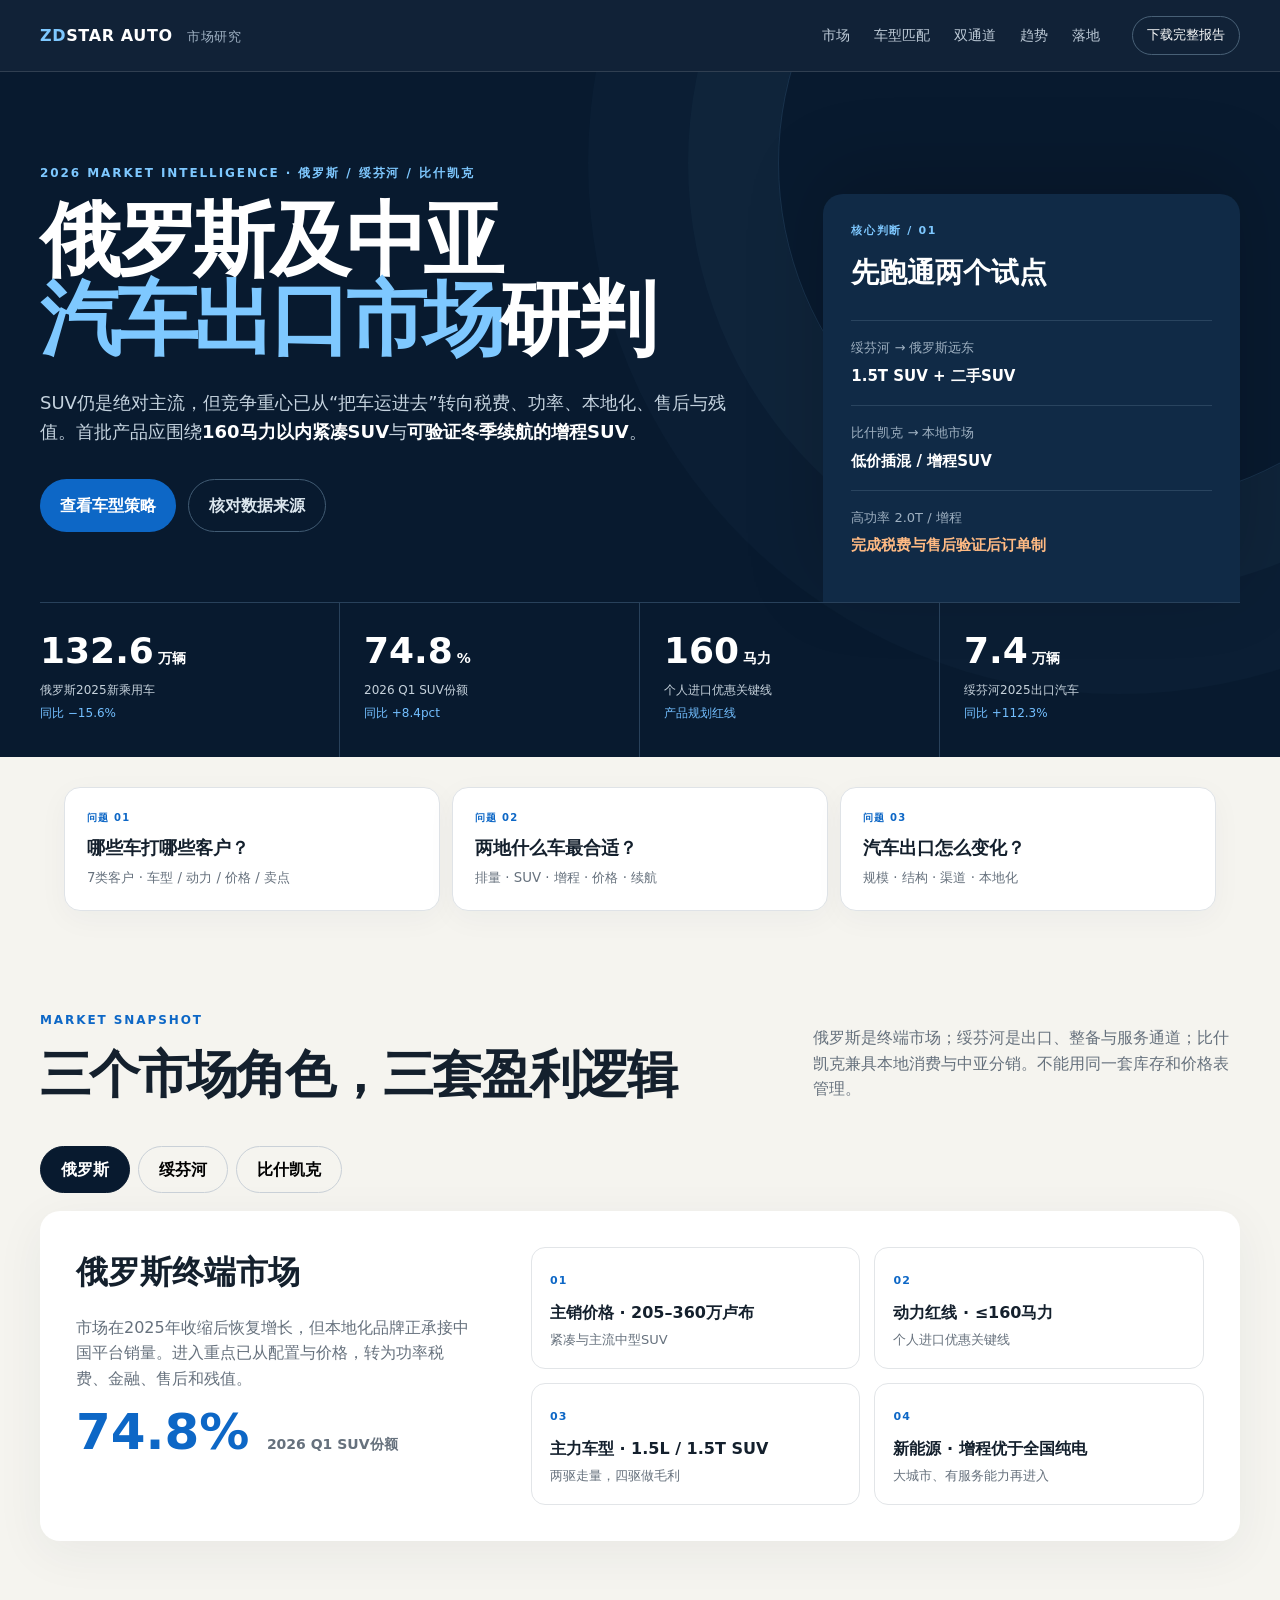
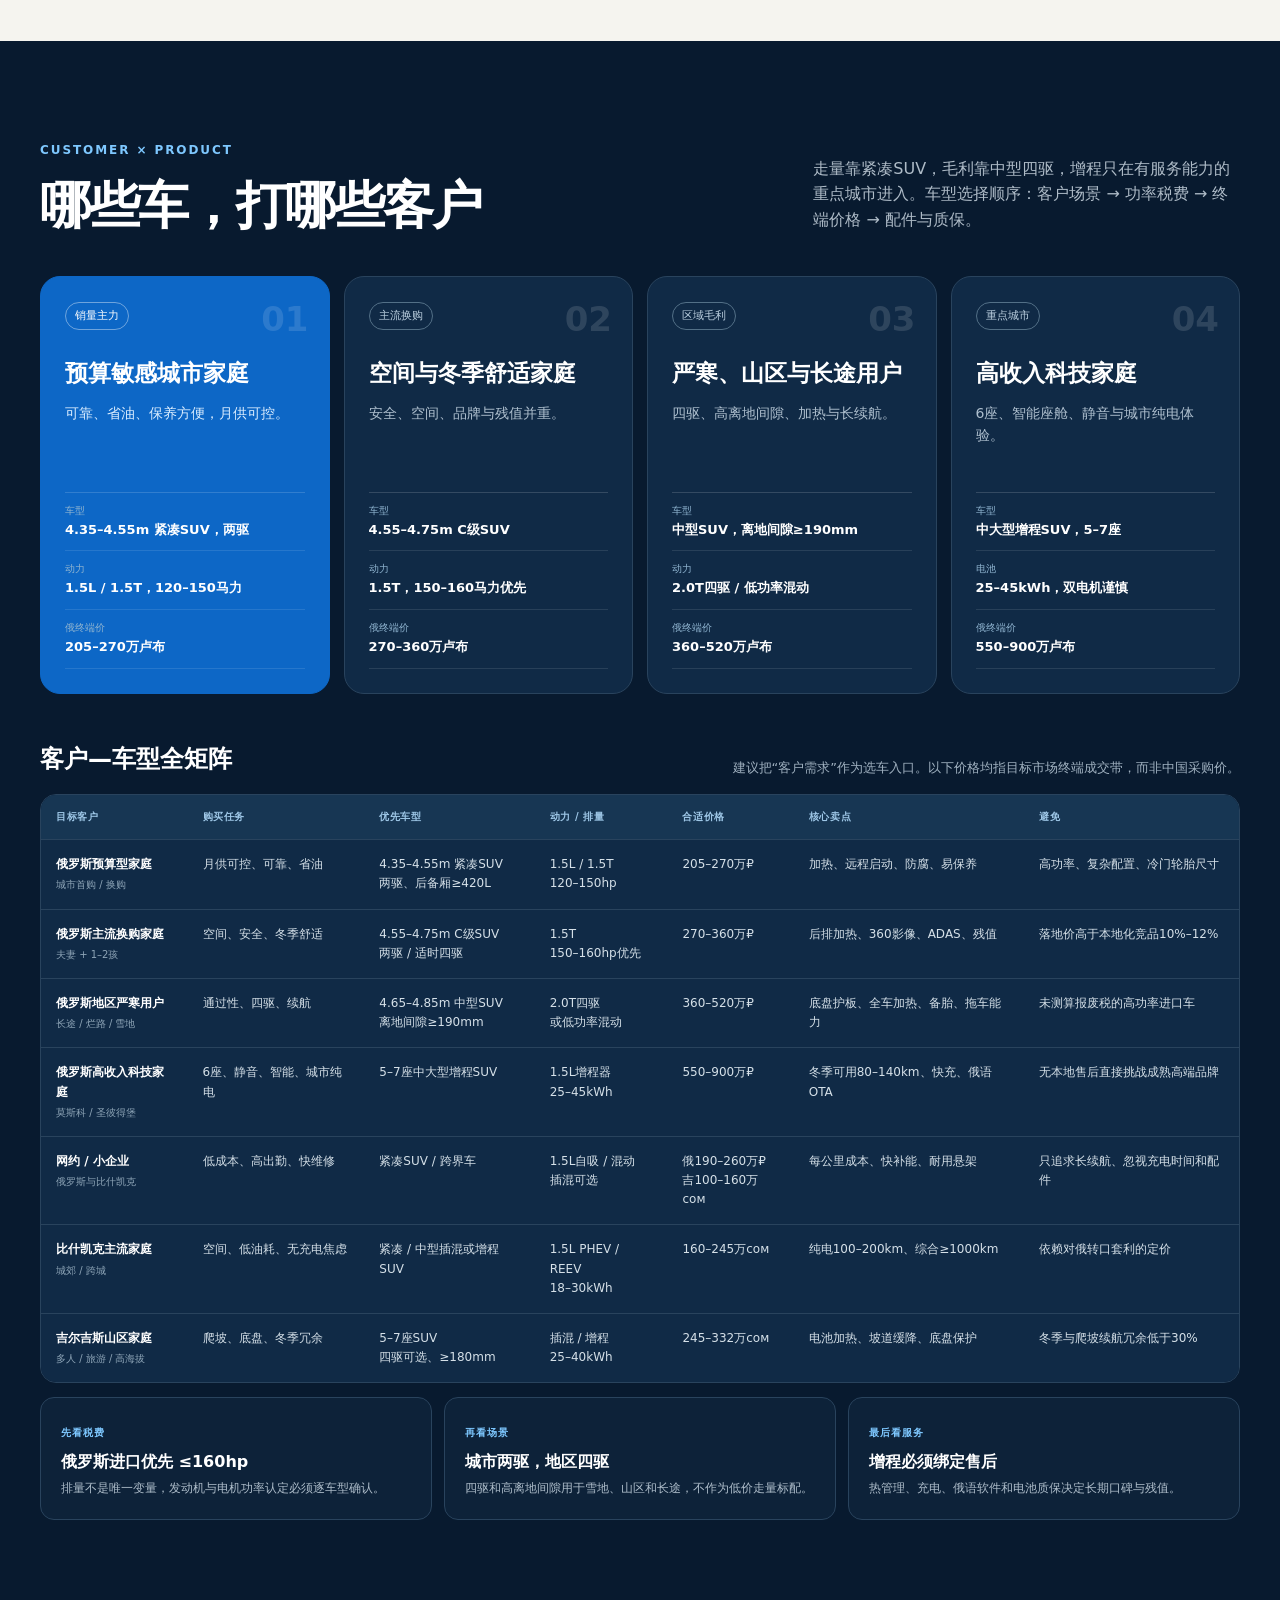
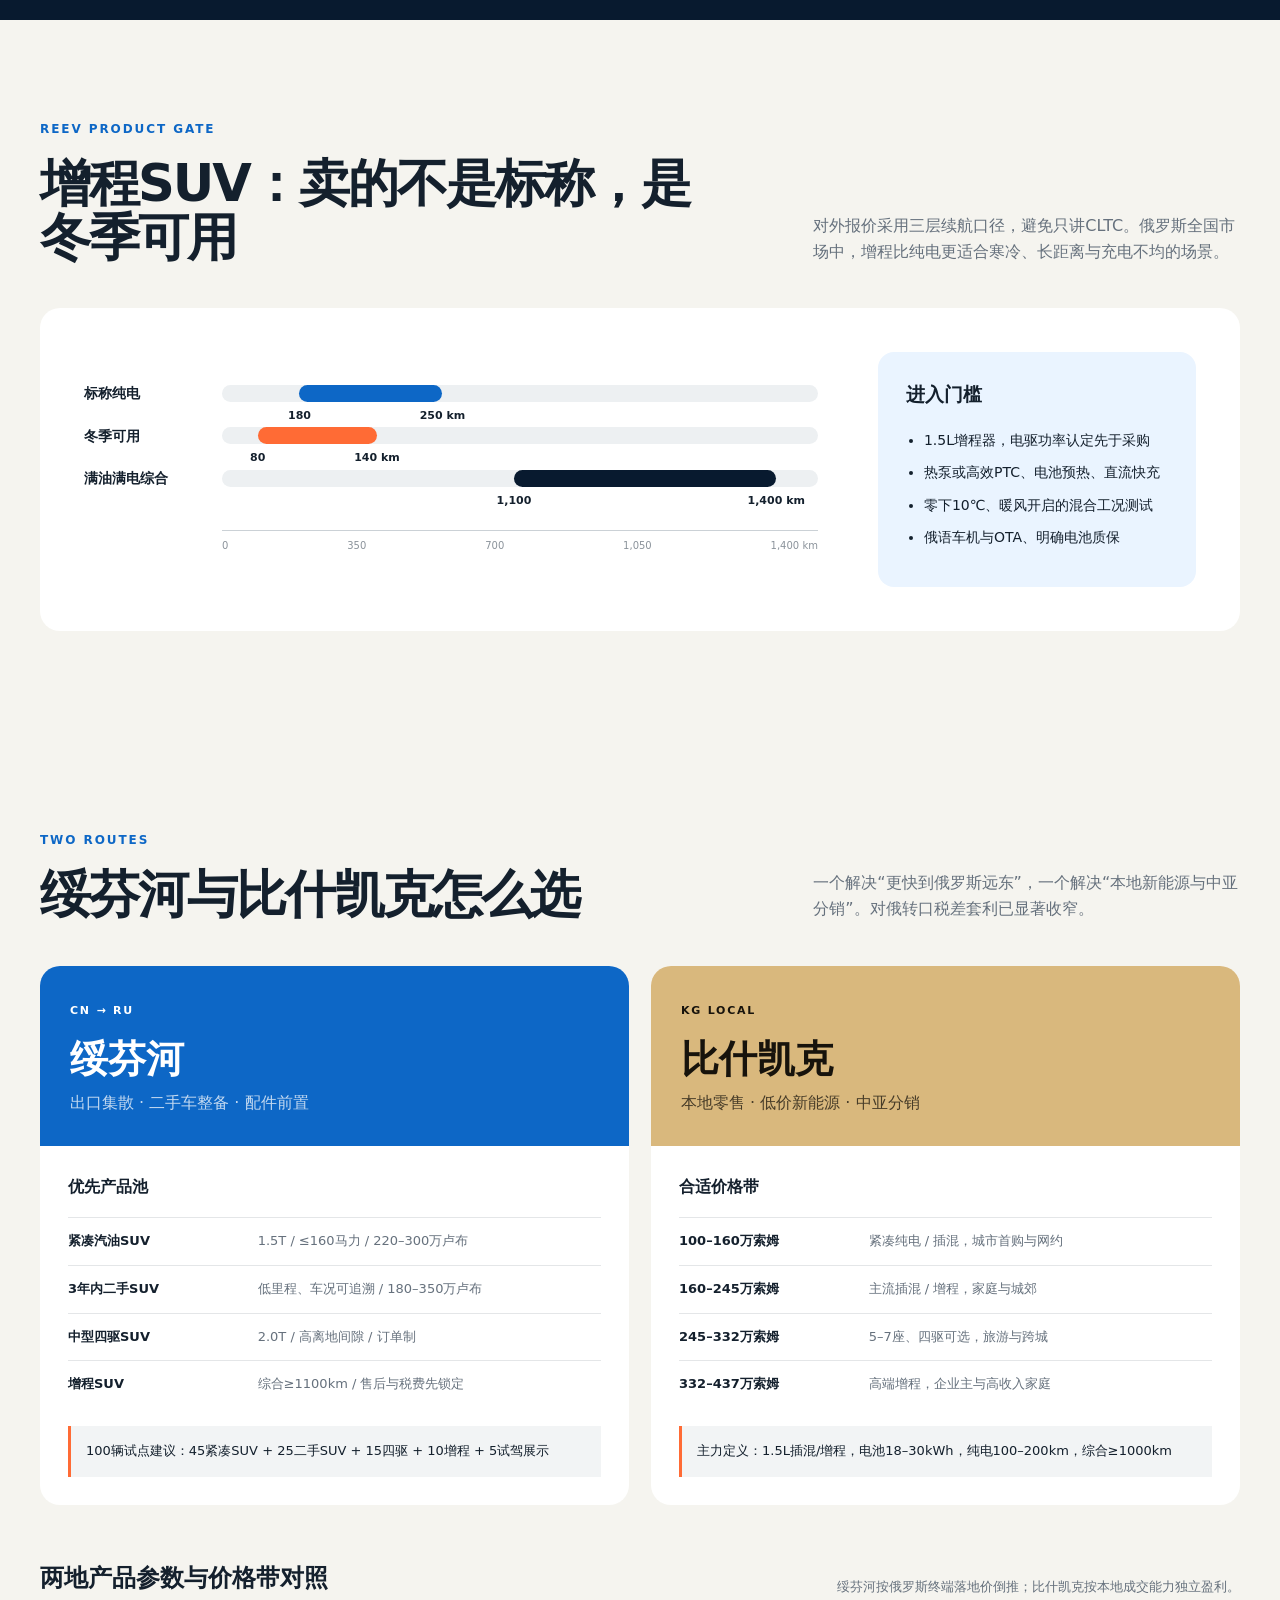
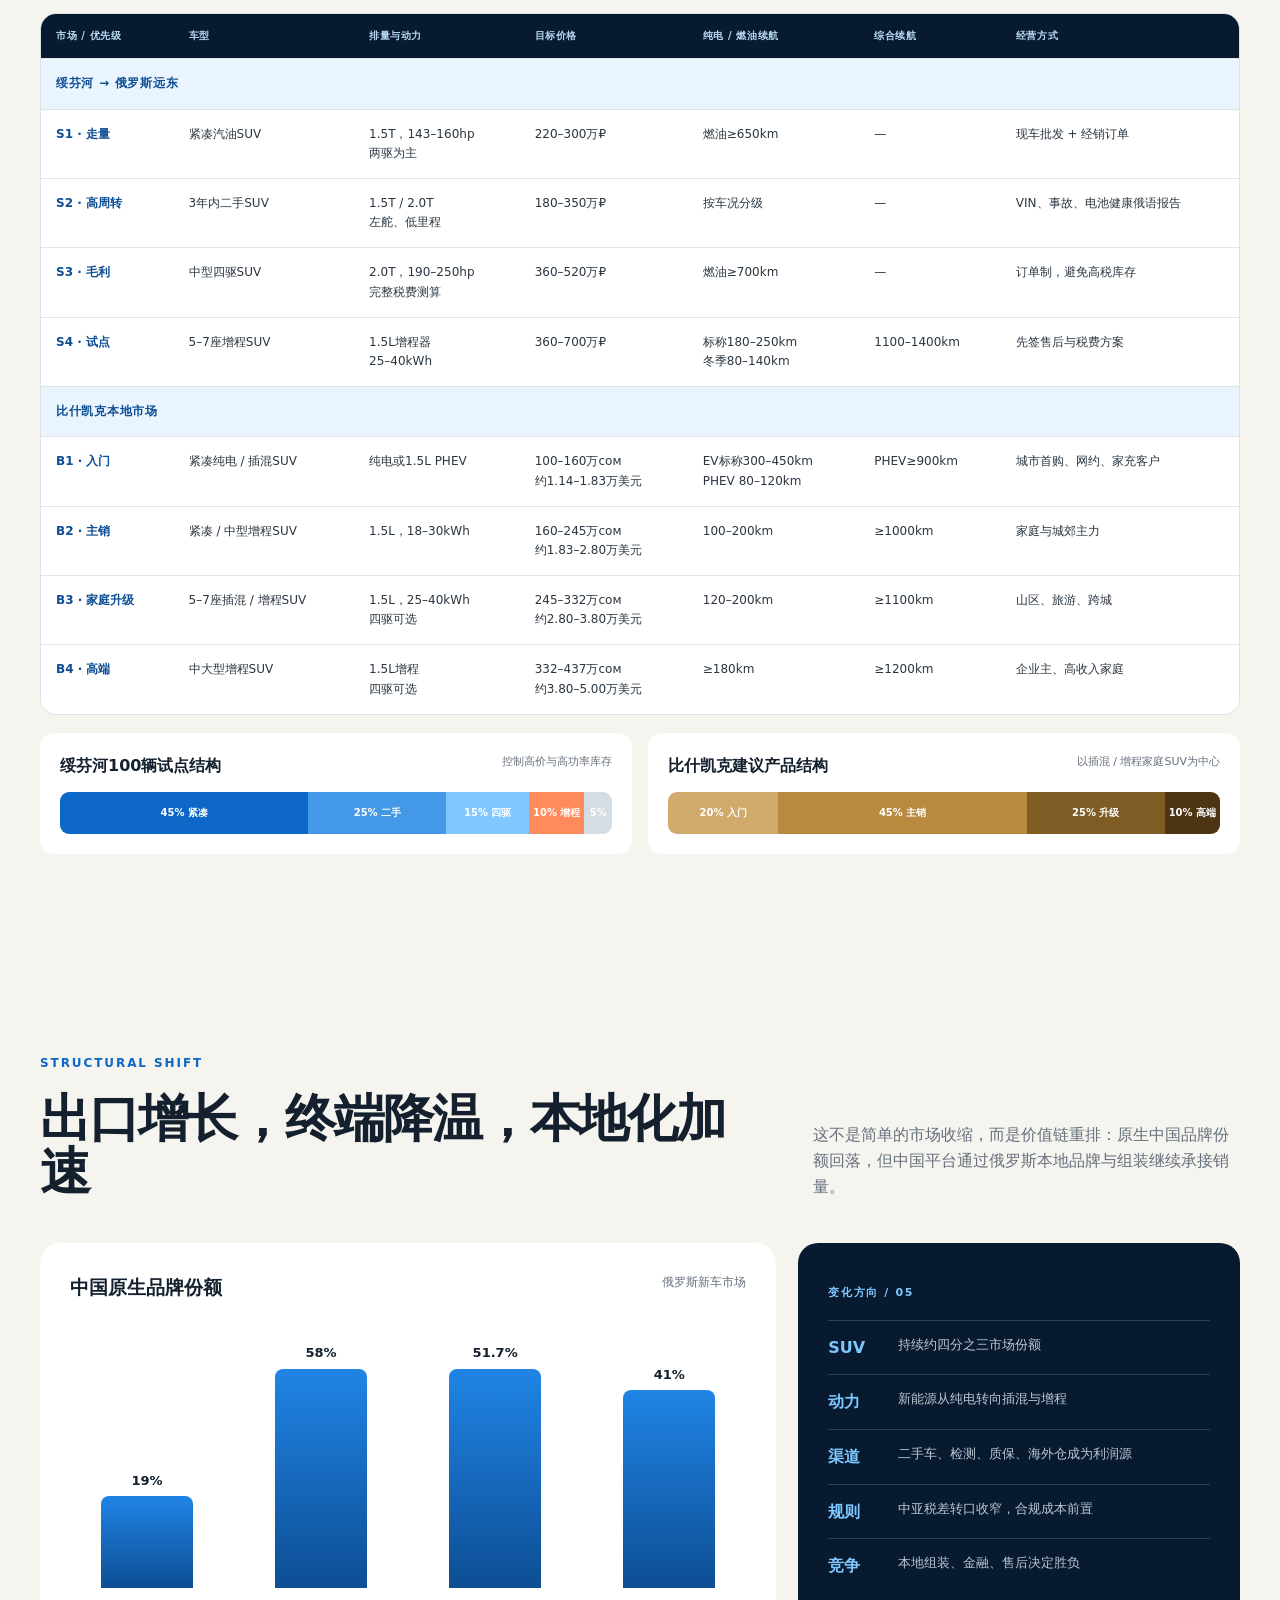
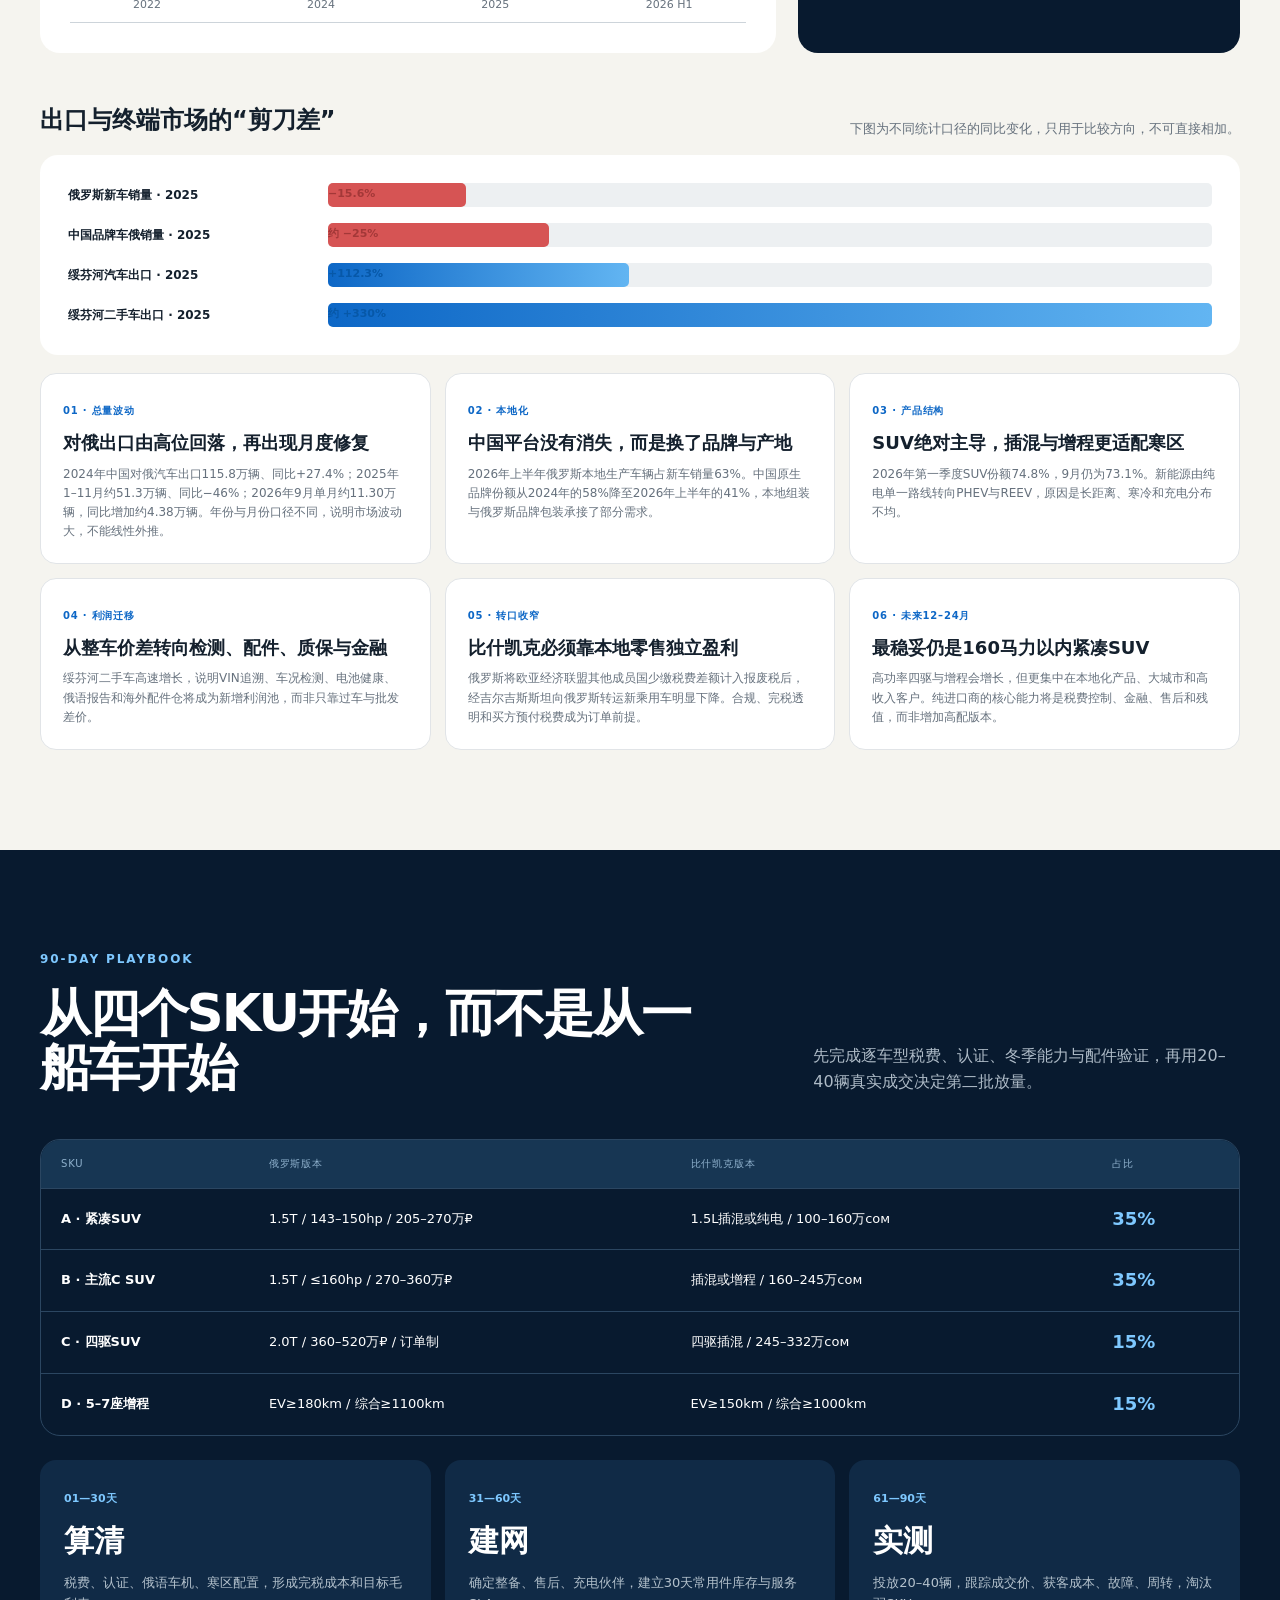
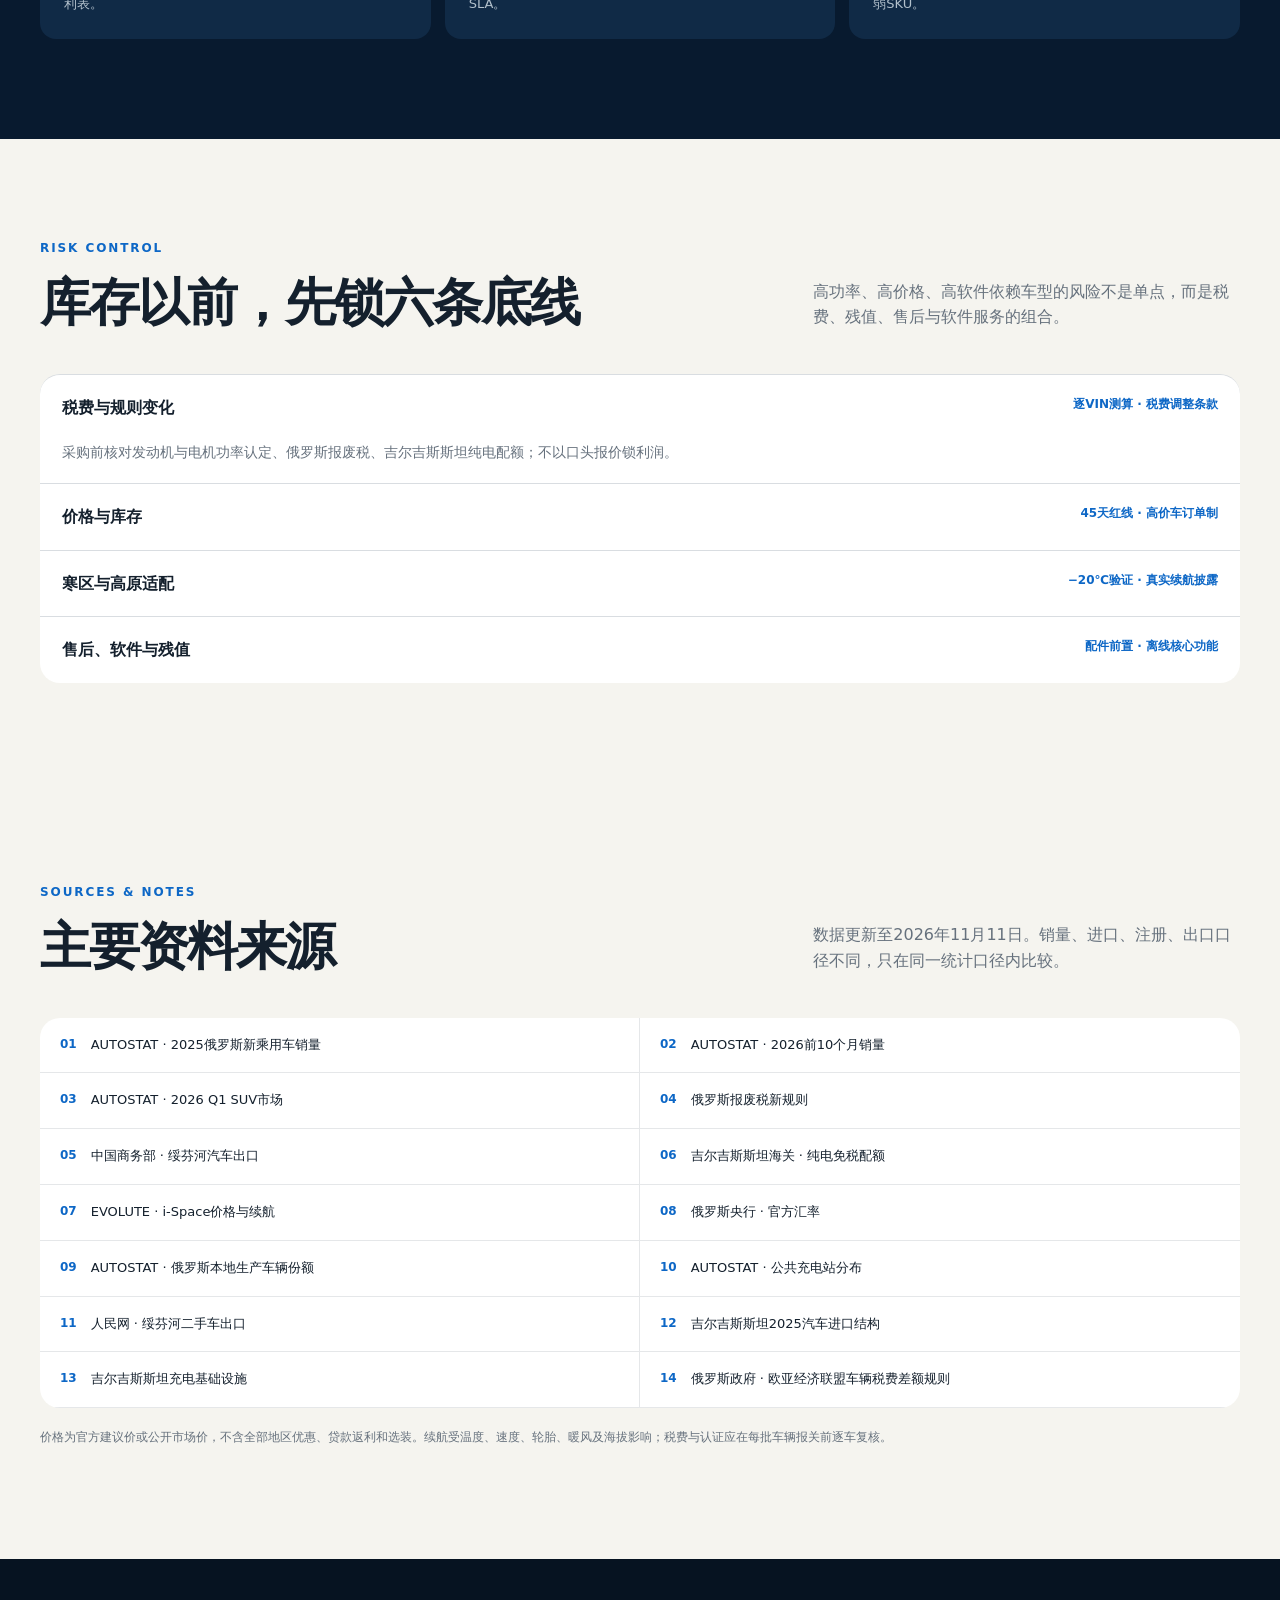
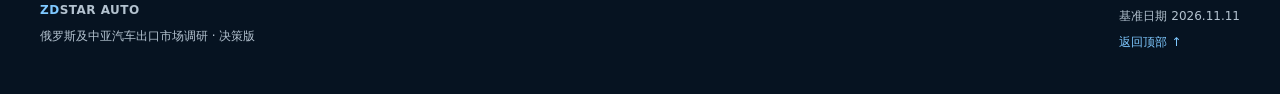
==== commit fb5928b6: "Expand market report with detailed matrices and charts" ====
--- a/index.html
+++ b/index.html
@@ -44,6 +44,12 @@
       </div>
     </section>
 
+    <section class="answer-map" aria-label="报告问题导航">
+      <a href="#match"><span>问题 01</span><b>哪些车打哪些客户？</b><small>7类客户 · 车型 / 动力 / 价格 / 卖点</small></a>
+      <a href="#routes"><span>问题 02</span><b>两地什么车最合适？</b><small>排量 · SUV · 增程 · 价格 · 续航</small></a>
+      <a href="#trend"><span>问题 03</span><b>汽车出口怎么变化？</b><small>规模 · 结构 · 渠道 · 本地化</small></a>
+    </section>
+
     <section class="section" id="market">
       <div class="section-head"><div><p class="eyebrow dark">MARKET SNAPSHOT</p><h2>三个市场角色，三套盈利逻辑</h2></div><p>俄罗斯是终端市场；绥芬河是出口、整备与服务通道；比什凯克兼具本地消费与中亚分销。不能用同一套库存和价格表管理。</p></div>
       <div class="market-switch" role="tablist" aria-label="市场切换">
@@ -61,6 +67,24 @@
         <article class="match-card"><span class="num">02</span><div class="tag">主流换购</div><h3>空间与冬季舒适家庭</h3><p>安全、空间、品牌与残值并重。</p><dl><div><dt>车型</dt><dd>4.55–4.75m C级SUV</dd></div><div><dt>动力</dt><dd>1.5T，150–160马力优先</dd></div><div><dt>俄终端价</dt><dd>270–360万卢布</dd></div></dl></article>
         <article class="match-card"><span class="num">03</span><div class="tag">区域毛利</div><h3>严寒、山区与长途用户</h3><p>四驱、高离地间隙、加热与长续航。</p><dl><div><dt>车型</dt><dd>中型SUV，离地间隙≥190mm</dd></div><div><dt>动力</dt><dd>2.0T四驱 / 低功率混动</dd></div><div><dt>俄终端价</dt><dd>360–520万卢布</dd></div></dl></article>
         <article class="match-card"><span class="num">04</span><div class="tag">重点城市</div><h3>高收入科技家庭</h3><p>6座、智能座舱、静音与城市纯电体验。</p><dl><div><dt>车型</dt><dd>中大型增程SUV，5–7座</dd></div><div><dt>电池</dt><dd>25–45kWh，双电机谨慎</dd></div><div><dt>俄终端价</dt><dd>550–900万卢布</dd></div></dl></article>
+      </div>
+      <div class="detail-block">
+        <div class="subhead"><span>客户—车型全矩阵</span><p>建议把“客户需求”作为选车入口。以下价格均指目标市场终端成交带，而非中国采购价。</p></div>
+        <div class="data-table-wrap">
+          <table class="data-table customer-table">
+            <thead><tr><th>目标客户</th><th>购买任务</th><th>优先车型</th><th>动力 / 排量</th><th>合适价格</th><th>核心卖点</th><th>避免</th></tr></thead>
+            <tbody>
+              <tr><td><b>俄罗斯预算型家庭</b><small>城市首购 / 换购</small></td><td>月供可控、可靠、省油</td><td>4.35–4.55m 紧凑SUV<br>两驱、后备厢≥420L</td><td>1.5L / 1.5T<br>120–150hp</td><td>205–270万₽</td><td>加热、远程启动、防腐、易保养</td><td>高功率、复杂配置、冷门轮胎尺寸</td></tr>
+              <tr><td><b>俄罗斯主流换购家庭</b><small>夫妻 + 1–2孩</small></td><td>空间、安全、冬季舒适</td><td>4.55–4.75m C级SUV<br>两驱 / 适时四驱</td><td>1.5T<br>150–160hp优先</td><td>270–360万₽</td><td>后排加热、360影像、ADAS、残值</td><td>落地价高于本地化竞品10%–12%</td></tr>
+              <tr><td><b>俄罗斯地区严寒用户</b><small>长途 / 烂路 / 雪地</small></td><td>通过性、四驱、续航</td><td>4.65–4.85m 中型SUV<br>离地间隙≥190mm</td><td>2.0T四驱<br>或低功率混动</td><td>360–520万₽</td><td>底盘护板、全车加热、备胎、拖车能力</td><td>未测算报废税的高功率进口车</td></tr>
+              <tr><td><b>俄罗斯高收入科技家庭</b><small>莫斯科 / 圣彼得堡</small></td><td>6座、静音、智能、城市纯电</td><td>5–7座中大型增程SUV</td><td>1.5L增程器<br>25–45kWh</td><td>550–900万₽</td><td>冬季可用80–140km、快充、俄语OTA</td><td>无本地售后直接挑战成熟高端品牌</td></tr>
+              <tr><td><b>网约 / 小企业</b><small>俄罗斯与比什凯克</small></td><td>低成本、高出勤、快维修</td><td>紧凑SUV / 跨界车</td><td>1.5L自吸 / 混动<br>插混可选</td><td>俄190–260万₽<br>吉100–160万сом</td><td>每公里成本、快补能、耐用悬架</td><td>只追求长续航、忽视充电时间和配件</td></tr>
+              <tr><td><b>比什凯克主流家庭</b><small>城郊 / 跨城</small></td><td>空间、低油耗、无充电焦虑</td><td>紧凑 / 中型插混或增程SUV</td><td>1.5L PHEV / REEV<br>18–30kWh</td><td>160–245万сом</td><td>纯电100–200km、综合≥1000km</td><td>依赖对俄转口套利的定价</td></tr>
+              <tr><td><b>吉尔吉斯山区家庭</b><small>多人 / 旅游 / 高海拔</small></td><td>爬坡、底盘、冬季冗余</td><td>5–7座SUV<br>四驱可选、≥180mm</td><td>插混 / 增程<br>25–40kWh</td><td>245–332万сом</td><td>电池加热、坡道缓降、底盘保护</td><td>冬季与爬坡续航冗余低于30%</td></tr>
+            </tbody>
+          </table>
+        </div>
+        <div class="choice-rules"><article><span>先看税费</span><b>俄罗斯进口优先 ≤160hp</b><p>排量不是唯一变量，发动机与电机功率认定必须逐车型确认。</p></article><article><span>再看场景</span><b>城市两驱，地区四驱</b><p>四驱和高离地间隙用于雪地、山区和长途，不作为低价走量标配。</p></article><article><span>最后看服务</span><b>增程必须绑定售后</b><p>热管理、充电、俄语软件和电池质保决定长期口碑与残值。</p></article></div>
       </div>
     </section>
 
@@ -83,6 +107,30 @@
         <article class="route-card blue"><div class="route-title"><span>CN → RU</span><h3>绥芬河</h3><p>出口集散 · 二手车整备 · 配件前置</p></div><div class="route-body"><h4>优先产品池</h4><ol><li><b>紧凑汽油SUV</b><span>1.5T / ≤160马力 / 220–300万卢布</span></li><li><b>3年内二手SUV</b><span>低里程、车况可追溯 / 180–350万卢布</span></li><li><b>中型四驱SUV</b><span>2.0T / 高离地间隙 / 订单制</span></li><li><b>增程SUV</b><span>综合≥1100km / 售后与税费先锁定</span></li></ol><div class="route-note">100辆试点建议：45紧凑SUV + 25二手SUV + 15四驱 + 10增程 + 5试驾展示</div></div></article>
         <article class="route-card sand"><div class="route-title"><span>KG LOCAL</span><h3>比什凯克</h3><p>本地零售 · 低价新能源 · 中亚分销</p></div><div class="route-body"><h4>合适价格带</h4><ol><li><b>100–160万索姆</b><span>紧凑纯电 / 插混，城市首购与网约</span></li><li><b>160–245万索姆</b><span>主流插混 / 增程，家庭与城郊</span></li><li><b>245–332万索姆</b><span>5–7座、四驱可选，旅游与跨城</span></li><li><b>332–437万索姆</b><span>高端增程，企业主与高收入家庭</span></li></ol><div class="route-note">主力定义：1.5L插混/增程，电池18–30kWh，纯电100–200km，综合≥1000km</div></div></article>
       </div>
+      <div class="detail-block route-detail">
+        <div class="subhead"><span>两地产品参数与价格带对照</span><p>绥芬河按俄罗斯终端落地价倒推；比什凯克按本地成交能力独立盈利。</p></div>
+        <div class="data-table-wrap">
+          <table class="data-table compare-table">
+            <thead><tr><th>市场 / 优先级</th><th>车型</th><th>排量与动力</th><th>目标价格</th><th>纯电 / 燃油续航</th><th>综合续航</th><th>经营方式</th></tr></thead>
+            <tbody>
+              <tr class="group-row"><td colspan="7">绥芬河 → 俄罗斯远东</td></tr>
+              <tr><td><b>S1 · 走量</b></td><td>紧凑汽油SUV</td><td>1.5T，143–160hp<br>两驱为主</td><td>220–300万₽</td><td>燃油≥650km</td><td>—</td><td>现车批发 + 经销订单</td></tr>
+              <tr><td><b>S2 · 高周转</b></td><td>3年内二手SUV</td><td>1.5T / 2.0T<br>左舵、低里程</td><td>180–350万₽</td><td>按车况分级</td><td>—</td><td>VIN、事故、电池健康俄语报告</td></tr>
+              <tr><td><b>S3 · 毛利</b></td><td>中型四驱SUV</td><td>2.0T，190–250hp<br>完整税费测算</td><td>360–520万₽</td><td>燃油≥700km</td><td>—</td><td>订单制，避免高税库存</td></tr>
+              <tr><td><b>S4 · 试点</b></td><td>5–7座增程SUV</td><td>1.5L增程器<br>25–40kWh</td><td>360–700万₽</td><td>标称180–250km<br>冬季80–140km</td><td>1100–1400km</td><td>先签售后与税费方案</td></tr>
+              <tr class="group-row"><td colspan="7">比什凯克本地市场</td></tr>
+              <tr><td><b>B1 · 入门</b></td><td>紧凑纯电 / 插混SUV</td><td>纯电或1.5L PHEV</td><td>100–160万сом<br>约1.14–1.83万美元</td><td>EV标称300–450km<br>PHEV 80–120km</td><td>PHEV≥900km</td><td>城市首购、网约、家充客户</td></tr>
+              <tr><td><b>B2 · 主销</b></td><td>紧凑 / 中型增程SUV</td><td>1.5L，18–30kWh</td><td>160–245万сом<br>约1.83–2.80万美元</td><td>100–200km</td><td>≥1000km</td><td>家庭与城郊主力</td></tr>
+              <tr><td><b>B3 · 家庭升级</b></td><td>5–7座插混 / 增程SUV</td><td>1.5L，25–40kWh<br>四驱可选</td><td>245–332万сом<br>约2.80–3.80万美元</td><td>120–200km</td><td>≥1100km</td><td>山区、旅游、跨城</td></tr>
+              <tr><td><b>B4 · 高端</b></td><td>中大型增程SUV</td><td>1.5L增程<br>四驱可选</td><td>332–437万сом<br>约3.80–5.00万美元</td><td>≥180km</td><td>≥1200km</td><td>企业主、高收入家庭</td></tr>
+            </tbody>
+          </table>
+        </div>
+        <div class="market-bars" aria-label="两地推荐产品结构">
+          <article><header><b>绥芬河100辆试点结构</b><span>控制高价与高功率库存</span></header><div class="stack"><i style="--w:45%;--c:#0d67c6">45% 紧凑</i><i style="--w:25%;--c:#4399e8">25% 二手</i><i style="--w:15%;--c:#7ec8ff">15% 四驱</i><i style="--w:10%;--c:#ff8a5b">10% 增程</i><i style="--w:5%;--c:#d4dce4">5%</i></div></article>
+          <article><header><b>比什凯克建议产品结构</b><span>以插混 / 增程家庭SUV为中心</span></header><div class="stack"><i style="--w:20%;--c:#d0ab6b">20% 入门</i><i style="--w:45%;--c:#b78a3f">45% 主销</i><i style="--w:25%;--c:#7f5c24">25% 升级</i><i style="--w:10%;--c:#4d3514">10% 高端</i></div></article>
+        </div>
+      </div>
     </section>
 
     <section class="section trend-section" id="trend">
@@ -90,6 +138,23 @@
       <div class="trend-grid">
         <article class="chart-card"><div class="chart-title"><h3>中国原生品牌份额</h3><span>俄罗斯新车市场</span></div><div class="bars" aria-label="2022至2026中国品牌份额"><div style="--h:33%"><b>19%</b><i></i><span>2022</span></div><div style="--h:100%"><b>58%</b><i></i><span>2024</span></div><div style="--h:89%"><b>51.7%</b><i></i><span>2025</span></div><div style="--h:71%"><b>41%</b><i></i><span>2026 H1</span></div></div></article>
         <article class="shift-card"><p class="card-label">变化方向 / 05</p><ul><li><b>SUV</b><span>持续约四分之三市场份额</span></li><li><b>动力</b><span>新能源从纯电转向插混与增程</span></li><li><b>渠道</b><span>二手车、检测、质保、海外仓成为利润源</span></li><li><b>规则</b><span>中亚税差转口收窄，合规成本前置</span></li><li><b>竞争</b><span>本地组装、金融、售后决定胜负</span></li></ul></article>
+      </div>
+      <div class="detail-block trend-detail">
+        <div class="subhead"><span>出口与终端市场的“剪刀差”</span><p>下图为不同统计口径的同比变化，只用于比较方向，不可直接相加。</p></div>
+        <div class="diverging-chart" aria-label="汽车市场同比变化对比">
+          <article class="negative"><b>俄罗斯新车销量 · 2025</b><div><i style="--v:15.6%"></i><span>−15.6%</span></div></article>
+          <article class="negative"><b>中国品牌车俄销量 · 2025</b><div><i style="--v:25%"></i><span>约 −25%</span></div></article>
+          <article class="positive"><b>绥芬河汽车出口 · 2025</b><div><i style="--v:34%"></i><span>+112.3%</span></div></article>
+          <article class="positive"><b>绥芬河二手车出口 · 2025</b><div><i style="--v:100%"></i><span>约 +330%</span></div></article>
+        </div>
+        <div class="trend-cards">
+          <article><span>01 · 总量波动</span><h3>对俄出口由高位回落，再出现月度修复</h3><p>2024年中国对俄汽车出口115.8万辆、同比+27.4%；2025年1–11月约51.3万辆、同比−46%；2026年9月单月约11.30万辆，同比增加约4.38万辆。年份与月份口径不同，说明市场波动大，不能线性外推。</p></article>
+          <article><span>02 · 本地化</span><h3>中国平台没有消失，而是换了品牌与产地</h3><p>2026年上半年俄罗斯本地生产车辆占新车销量63%。中国原生品牌份额从2024年的58%降至2026年上半年的41%，本地组装与俄罗斯品牌包装承接了部分需求。</p></article>
+          <article><span>03 · 产品结构</span><h3>SUV绝对主导，插混与增程更适配寒区</h3><p>2026年第一季度SUV份额74.8%，9月仍为73.1%。新能源由纯电单一路线转向PHEV与REEV，原因是长距离、寒冷和充电分布不均。</p></article>
+          <article><span>04 · 利润迁移</span><h3>从整车价差转向检测、配件、质保与金融</h3><p>绥芬河二手车高速增长，说明VIN追溯、车况检测、电池健康、俄语报告和海外配件仓将成为新增利润池，而非只靠过车与批发差价。</p></article>
+          <article><span>05 · 转口收窄</span><h3>比什凯克必须靠本地零售独立盈利</h3><p>俄罗斯将欧亚经济联盟其他成员国少缴税费差额计入报废税后，经吉尔吉斯斯坦向俄罗斯转运新乘用车明显下降。合规、完税透明和买方预付税费成为订单前提。</p></article>
+          <article><span>06 · 未来12–24月</span><h3>最稳妥仍是160马力以内紧凑SUV</h3><p>高功率四驱与增程会增长，但更集中在本地化产品、大城市和高收入客户。纯进口商的核心能力将是税费控制、金融、售后和残值，而非增加高配版本。</p></article>
+        </div>
       </div>
     </section>
 
@@ -126,6 +191,12 @@
         <a href="https://customs.gov.kg/site/ru/master/customskg/news/mbk-ehskertet-2026-zhylga-ehlektromobilderdi-alymsyz-tashyp-kir-kvotasy-ajaktap-zhatat" target="_blank" rel="noopener"><b>06</b><span>吉尔吉斯斯坦海关 · 纯电免税配额</span></a>
         <a href="https://www.evolute.ru/models" target="_blank" rel="noopener"><b>07</b><span>EVOLUTE · i-Space价格与续航</span></a>
         <a href="https://www.cbr.ru/currency_base/daily/" target="_blank" rel="noopener"><b>08</b><span>俄罗斯央行 · 官方汇率</span></a>
+        <a href="https://www.autostat.ru/infographics/62878/" target="_blank" rel="noopener"><b>09</b><span>AUTOSTAT · 俄罗斯本地生产车辆份额</span></a>
+        <a href="https://www.autostat.ru/infographics/63295/" target="_blank" rel="noopener"><b>10</b><span>AUTOSTAT · 公共充电站分布</span></a>
+        <a href="https://hlj.people.com.cn/n2/2026/0821/c220005-41674208.html" target="_blank" rel="noopener"><b>11</b><span>人民网 · 绥芬河二手车出口</span></a>
+        <a href="https://kaktus.media/doc/539182_kyrgyzstan_yvelichil_import_avto_v_2025_gody._otkyda_zavozili_bolshe_vsego.html" target="_blank" rel="noopener"><b>12</b><span>吉尔吉斯斯坦2025汽车进口结构</span></a>
+        <a href="https://cfc.gov.kg/ru/news/kyrgyzstan-usilivaet-mery-po-razvitiju-ehlektromobilnosti-i-zarjadnoj-infrastruktury" target="_blank" rel="noopener"><b>13</b><span>吉尔吉斯斯坦充电基础设施</span></a>
+        <a href="https://www.consultant.ru/document/cons_doc_LAW_469844/" target="_blank" rel="noopener"><b>14</b><span>俄罗斯政府 · 欧亚经济联盟车辆税费差额规则</span></a>
       </div>
       <p class="note">价格为官方建议价或公开市场价，不含全部地区优惠、贷款返利和选装。续航受温度、速度、轮胎、暖风及海拔影响；税费与认证应在每批车辆报关前逐车复核。</p>
     </section>
--- a/assets/styles.css
+++ b/assets/styles.css
@@ -1,2 +1,7 @@
 :root{--navy:#081a2f;--navy2:#102a46;--blue:#0d67c6;--ice:#eaf4ff;--sky:#7ec8ff;--orange:#ff6b35;--sand:#f4e9d5;--paper:#f5f4ef;--white:#fff;--ink:#14202d;--muted:#66717d;--line:#d8dce0;--radius:20px;--max:1200px}*{box-sizing:border-box}html{scroll-behavior:smooth}body{margin:0;background:var(--paper);color:var(--ink);font-family:Inter,"PingFang SC","Microsoft YaHei",system-ui,sans-serif;line-height:1.6}.skip{position:fixed;left:-999px;top:8px;z-index:100;background:#fff;padding:8px}.skip:focus{left:8px}a{color:inherit}.topbar{height:72px;display:flex;align-items:center;gap:32px;padding:0 max(24px,calc((100vw - var(--max))/2));background:rgba(8,26,47,.96);color:#fff;position:sticky;top:0;z-index:20;border-bottom:1px solid rgba(255,255,255,.13);backdrop-filter:blur(12px)}.brand{font-weight:850;letter-spacing:.04em;text-decoration:none;white-space:nowrap}.brand>span{color:var(--sky)}.brand small{font-weight:500;color:#9fb1c3;margin-left:8px}.topbar nav{display:flex;gap:24px;margin-left:auto}.topbar nav a{font-size:14px;color:#bdcad7;text-decoration:none}.topbar nav a:hover{color:#fff}.download{font-size:13px;text-decoration:none;border:1px solid #486076;border-radius:999px;padding:8px 14px}.hero{background:var(--navy);color:#fff;padding:92px 24px 0;overflow:hidden;position:relative}.hero:before{content:"";position:absolute;width:680px;height:680px;border:1px solid rgba(126,200,255,.14);border-radius:50%;right:-180px;top:-250px;box-shadow:0 0 0 90px rgba(126,200,255,.03),0 0 0 190px rgba(126,200,255,.025)}.hero-grid{max-width:var(--max);margin:auto;display:grid;grid-template-columns:1.35fr .8fr;gap:80px;align-items:end;position:relative}.eyebrow{font-size:12px;font-weight:800;letter-spacing:.16em;color:var(--sky);margin:0 0 18px;text-transform:uppercase}.eyebrow.dark{color:var(--blue)}h1{font-size:clamp(48px,6.3vw,84px);letter-spacing:-.055em;line-height:.98;margin:0 0 30px;max-width:860px}h1 em{font-style:normal;color:var(--sky)}.lead{font-size:18px;color:#c5d3df;max-width:760px;margin:0 0 32px}.lead strong{color:#fff}.hero-actions{display:flex;gap:12px;margin-bottom:70px}.btn{display:inline-flex;align-items:center;justify-content:center;text-decoration:none;font-weight:700;border-radius:999px;padding:13px 20px}.btn.primary{background:var(--blue);color:#fff}.btn.ghost{border:1px solid #415b73;color:#dbe6ee}.decision-card{background:#102a46;padding:28px;border-radius:var(--radius) var(--radius) 0 0;box-shadow:0 -20px 80px rgba(0,0,0,.18)}.card-label{font-size:11px;letter-spacing:.15em;text-transform:uppercase;color:var(--sky);font-weight:800}.decision-card h2{font-size:28px;margin:12px 0 24px}.decision-row{border-top:1px solid #29445f;padding:17px 0;display:grid;gap:5px}.decision-row span{color:#9eb0c1;font-size:13px}.decision-row b{font-size:15px}.decision-row.warning b{color:#ffba83}.kpis{max-width:var(--max);margin:auto;display:grid;grid-template-columns:repeat(4,1fr);position:relative;border-top:1px solid #28415b}.kpis article{padding:30px 24px 34px;border-right:1px solid #28415b}.kpis article:first-child{padding-left:0}.kpis article:last-child{border-right:0}.kpis strong{display:block;font-size:36px;line-height:1}.kpis strong small{font-size:14px;margin-left:4px}.kpis span,.kpis i{display:block;font-size:12px}.kpis span{color:#c6d2dc;margin-top:12px}.kpis i{color:#73bfff;font-style:normal;margin-top:3px}.section{padding:100px 24px;max-width:calc(var(--max) + 48px);margin:auto}.section-head{display:grid;grid-template-columns:1.3fr .8fr;gap:80px;align-items:end;margin-bottom:44px}.section-head h2{font-size:clamp(34px,4vw,54px);line-height:1.05;letter-spacing:-.04em;margin:0}.section-head>p{color:var(--muted);margin:0}.section-head.light>p{color:#aebbc7}.market-switch{display:flex;gap:8px;margin-bottom:18px}.market-switch button{border:1px solid #c9d0d7;background:transparent;border-radius:999px;padding:10px 20px;font:inherit;font-weight:700;cursor:pointer}.market-switch button.active{background:var(--navy);color:#fff;border-color:var(--navy)}.market-panel{background:#fff;border-radius:var(--radius);padding:36px;display:grid;grid-template-columns:.8fr 1.35fr;gap:56px;min-height:320px;box-shadow:0 12px 50px rgba(28,48,67,.06)}.market-intro h3{font-size:32px;margin:0 0 12px}.market-intro p{color:var(--muted)}.market-intro .big{font-size:50px;font-weight:850;color:var(--blue);line-height:1}.market-intro .big small{font-size:14px;color:var(--muted)}.market-facts{display:grid;grid-template-columns:repeat(2,1fr);gap:14px}.fact{border:1px solid #e2e5e8;border-radius:14px;padding:18px}.fact span{font-size:11px;color:var(--blue);font-weight:800;letter-spacing:.1em}.fact b{display:block;margin-top:8px}.fact p{font-size:13px;color:var(--muted);margin:4px 0 0}.ink{max-width:none;background:var(--navy);color:#fff}.ink>.section-head,.ink>.match-grid,.ink>.sku-table,.ink>.timeline{max-width:var(--max);margin-left:auto;margin-right:auto}.match-grid{display:grid;grid-template-columns:repeat(4,1fr);gap:14px}.match-card{background:#102a46;border:1px solid #29435d;border-radius:var(--radius);padding:24px;min-height:410px;position:relative}.match-card.featured{background:var(--blue);border-color:var(--blue)}.match-card .num{position:absolute;right:20px;top:15px;font-size:34px;color:rgba(255,255,255,.13);font-weight:900}.tag{display:inline-block;font-size:11px;border:1px solid #537087;border-radius:999px;padding:4px 9px;color:#bcd0e0}.featured .tag{border-color:rgba(255,255,255,.4);color:#fff}.match-card h3{font-size:23px;line-height:1.2;margin:30px 0 8px}.match-card>p{color:#aebfce;font-size:14px;min-height:66px}.featured>p{color:#dceeff}.match-card dl{margin:24px 0 0;border-top:1px solid rgba(255,255,255,.15)}.match-card dl div{padding:10px 0;border-bottom:1px solid rgba(255,255,255,.1)}dt{font-size:10px;color:#8fb4d0;text-transform:uppercase}dd{margin:1px 0 0;font-size:13px;font-weight:650}.range-layout{display:grid;grid-template-columns:1.5fr .65fr;gap:60px;background:#fff;border-radius:var(--radius);padding:44px}.range-chart{padding:10px 0 24px}.range-row{display:grid;grid-template-columns:120px 1fr;gap:18px;align-items:center;margin:20px 0}.range-row>span{font-weight:750;font-size:14px}.track{height:17px;background:#edf0f2;border-radius:999px;position:relative}.track i{position:absolute;left:var(--start);width:var(--width);top:0;height:100%;border-radius:999px;background:var(--blue)}.winter .track i{background:var(--orange)}.total .track i{background:var(--navy)}.track b{position:absolute;top:22px;font-size:11px;transform:translateX(-50%);white-space:nowrap}.axis{margin:40px 0 0 138px;display:flex;justify-content:space-between;color:#8b939b;font-size:10px;border-top:1px solid #cbd1d6;padding-top:7px}.spec-list{background:var(--ice);padding:28px;border-radius:16px}.spec-list h3{margin-top:0}.spec-list ul{padding-left:18px;margin-bottom:0}.spec-list li{margin:10px 0;font-size:14px}.route-grid{display:grid;grid-template-columns:1fr 1fr;gap:22px}.route-card{border-radius:var(--radius);overflow:hidden;background:#fff}.route-title{padding:30px}.route-card.blue .route-title{background:var(--blue);color:#fff}.route-card.sand .route-title{background:#d9b87d;color:#17130c}.route-title>span{font-size:11px;font-weight:800;letter-spacing:.16em}.route-title h3{font-size:38px;margin:8px 0 0}.route-title p{margin:0;opacity:.75}.route-body{padding:28px}.route-body h4{margin:0 0 18px}.route-body ol{list-style:none;padding:0;margin:0}.route-body li{display:grid;grid-template-columns:1fr 2fr;gap:18px;border-top:1px solid #e4e6e8;padding:13px 0;font-size:13px}.route-body li span{color:var(--muted)}.route-note{margin-top:18px;background:#f2f4f5;border-left:3px solid var(--orange);padding:15px;font-size:13px}.trend-grid{display:grid;grid-template-columns:1.25fr .75fr;gap:22px}.chart-card,.shift-card{background:#fff;border-radius:var(--radius);padding:30px}.chart-title{display:flex;justify-content:space-between}.chart-title h3{margin:0}.chart-title span{color:var(--muted);font-size:12px}.bars{height:280px;display:grid;grid-template-columns:repeat(4,1fr);gap:20px;align-items:end;border-bottom:1px solid #cdd4da;margin-top:40px}.bars div{height:100%;display:flex;flex-direction:column;justify-content:flex-end;align-items:center}.bars i{display:block;width:60%;height:var(--h);min-height:6px;background:linear-gradient(#2084e5,#0d4e94);border-radius:8px 8px 0 0}.bars b{font-size:13px;margin-bottom:5px}.bars span{font-size:11px;color:var(--muted);padding:8px 0}.shift-card{background:var(--navy);color:#fff}.shift-card ul{list-style:none;padding:0;margin:18px 0 0}.shift-card li{border-top:1px solid #29425b;padding:14px 0;display:grid;grid-template-columns:70px 1fr}.shift-card li b{color:var(--sky)}.shift-card li span{font-size:13px;color:#bac8d4}.sku-table{border:1px solid #2b4661;border-radius:var(--radius);overflow:hidden}.sku-row{display:grid;grid-template-columns:1.1fr 2.3fr 2.3fr .6fr;gap:12px;padding:16px 20px;border-top:1px solid #2b4661;align-items:center;font-size:13px}.sku-row:first-child{border:0}.sku-row.head{background:#173653;color:#8fb1cd;font-size:10px;text-transform:uppercase;letter-spacing:.08em}.sku-row strong{color:var(--sky);font-size:18px}.timeline{display:grid;grid-template-columns:repeat(3,1fr);gap:14px;margin-top:24px}.timeline article{background:#102a46;padding:24px;border-radius:16px}.timeline span{font-size:11px;color:var(--sky);font-weight:800}.timeline h3{font-size:30px;margin:8px 0}.timeline p{font-size:13px;color:#b3c1cc;margin:0}.accordion details{background:#fff;border-top:1px solid #d9dde1;padding:0 22px}.accordion details:first-child{border-radius:var(--radius) var(--radius) 0 0}.accordion details:last-child{border-radius:0 0 var(--radius) var(--radius)}.accordion summary{padding:20px 0;font-weight:750;cursor:pointer;display:flex;justify-content:space-between}.accordion summary span{font-size:12px;color:var(--blue)}.accordion details p{color:var(--muted);font-size:14px;padding:0 0 20px;margin:0;max-width:800px}.source-list{display:grid;grid-template-columns:1fr 1fr;background:#fff;border-radius:var(--radius);overflow:hidden}.source-list a{display:flex;gap:14px;padding:17px 20px;text-decoration:none;border-bottom:1px solid #e5e7e9}.source-list a:nth-child(odd){border-right:1px solid #e5e7e9}.source-list a:hover{background:var(--ice)}.source-list b{color:var(--blue);font-size:12px}.source-list span{font-size:13px}.note{font-size:12px;color:var(--muted);margin-top:20px}footer{background:#061321;color:#b3c2cf;padding:42px max(24px,calc((100vw - var(--max))/2));display:flex;justify-content:space-between;align-items:end;font-size:12px}footer p{margin:6px 0}footer a{color:var(--sky);text-decoration:none}@media(max-width:900px){.topbar nav{display:none}.topbar{padding:0 18px}.download{margin-left:auto}.hero{padding-top:60px}.hero-grid,.section-head,.market-panel,.range-layout,.trend-grid{grid-template-columns:1fr;gap:30px}.hero-actions{margin-bottom:40px}.decision-card{border-radius:var(--radius)}.kpis{grid-template-columns:repeat(2,1fr)}.kpis article:first-child{padding-left:24px}.match-grid{grid-template-columns:repeat(2,1fr)}.route-grid{grid-template-columns:1fr}.section{padding:70px 20px}.sku-row{grid-template-columns:1fr 1.6fr}.sku-row>*:nth-child(3){display:none}.timeline{grid-template-columns:1fr}}@media(max-width:580px){h1{font-size:44px}.brand small{display:none}.download{font-size:0;padding:8px 11px}.download:after{content:"下载";font-size:12px}.kpis{grid-template-columns:1fr 1fr}.kpis article{padding:22px 10px}.kpis strong{font-size:28px}.match-grid{grid-template-columns:1fr}.match-card{min-height:0}.market-facts{grid-template-columns:1fr}.market-panel{padding:24px}.range-layout{padding:24px}.range-row{grid-template-columns:90px 1fr}.axis{margin-left:108px}.route-body li{grid-template-columns:1fr}.sku-row{grid-template-columns:1fr 1fr}.sku-row span{font-size:11px}.source-list{grid-template-columns:1fr}.source-list a:nth-child(odd){border-right:0}.section-head h2{font-size:36px}.accordion summary{display:grid;gap:6px}footer{display:grid;gap:18px}}
 @media(prefers-reduced-motion:reduce){html{scroll-behavior:auto}}
+
+/* Expanded research report */
+.answer-map{max-width:var(--max);margin:30px auto 0;padding:0 24px;display:grid;grid-template-columns:repeat(3,1fr);gap:12px}.answer-map a{background:#fff;border:1px solid #dfe3e7;border-radius:16px;padding:22px;text-decoration:none;transition:.2s ease;box-shadow:0 8px 30px rgba(28,48,67,.04)}.answer-map a:hover{transform:translateY(-3px);border-color:#9fc9ee;box-shadow:0 14px 38px rgba(28,48,67,.09)}.answer-map span,.answer-map b,.answer-map small{display:block}.answer-map span{font-size:10px;color:var(--blue);font-weight:850;letter-spacing:.12em}.answer-map b{font-size:18px;margin:8px 0 4px}.answer-map small{color:var(--muted)}.detail-block{max-width:var(--max);margin:46px auto 0}.subhead{display:flex;align-items:end;justify-content:space-between;gap:30px;margin-bottom:16px}.subhead>span{font-size:24px;font-weight:850}.subhead p{margin:0;max-width:600px;color:#9fb0bf;font-size:13px}.routes .subhead p,.trend-section .subhead p{color:var(--muted)}.data-table-wrap{overflow-x:auto;border-radius:16px;border:1px solid #29435d}.routes .data-table-wrap{border-color:#dce1e5}.data-table{width:100%;min-width:1100px;border-collapse:collapse;background:#102a46;font-size:12px}.data-table th{text-align:left;padding:14px 15px;background:#173653;color:#9fc8e8;font-size:10px;letter-spacing:.06em;text-transform:uppercase;white-space:nowrap}.data-table td{padding:15px;border-top:1px solid #29435d;vertical-align:top;color:#d5e0e8}.data-table td b{color:#fff}.data-table td small{display:block;color:#8ea5b7;margin-top:3px}.data-table tbody tr:hover{background:#12304e}.routes .data-table{background:#fff}.routes .data-table th{background:var(--navy);color:#b9d9f2}.routes .data-table td{color:#2a3641;border-top:1px solid #e1e5e8}.routes .data-table td b{color:#0d4e94}.routes .data-table tbody tr:hover{background:#f5f9fc}.routes .data-table .group-row td{background:#eaf4ff;color:#0d4e94;font-weight:850;letter-spacing:.06em}.choice-rules{display:grid;grid-template-columns:repeat(3,1fr);gap:12px;margin-top:14px}.choice-rules article{padding:20px;border:1px solid #29435d;border-radius:14px;background:#0d2239}.choice-rules span{font-size:10px;color:var(--sky);font-weight:800;letter-spacing:.1em}.choice-rules b{display:block;margin:5px 0}.choice-rules p{font-size:12px;color:#aebdca;margin:0}.route-detail{margin-top:54px}.market-bars{display:grid;grid-template-columns:1fr 1fr;gap:16px;margin-top:18px}.market-bars article{background:#fff;border-radius:14px;padding:20px}.market-bars header{display:flex;justify-content:space-between;gap:15px;margin-bottom:14px}.market-bars header span{font-size:11px;color:var(--muted)}.stack{height:42px;border-radius:9px;overflow:hidden;display:flex}.stack i{width:var(--w);background:var(--c);font-style:normal;color:#fff;font-size:10px;font-weight:750;display:flex;align-items:center;justify-content:center;white-space:nowrap;overflow:hidden}.trend-detail{margin-top:48px}.diverging-chart{background:#fff;border-radius:18px;padding:28px;display:grid;gap:16px}.diverging-chart article{display:grid;grid-template-columns:240px 1fr;align-items:center;gap:20px}.diverging-chart article>b{font-size:12px}.diverging-chart article>div{height:24px;background:#edf0f2;border-radius:5px;position:relative}.diverging-chart i{height:100%;display:block;width:var(--v);min-width:6px;border-radius:5px}.diverging-chart span{position:absolute;top:2px;font-size:11px;font-weight:850}.diverging-chart .negative i{background:#d65454}.diverging-chart .negative span{left:calc(var(--v) + 8px);color:#a33838}.diverging-chart .positive i{background:linear-gradient(90deg,#0d67c6,#62b5f2)}.diverging-chart .positive span{left:calc(var(--v) + 8px);color:#0758a8}.trend-cards{display:grid;grid-template-columns:repeat(3,1fr);gap:14px;margin-top:18px}.trend-cards article{background:#fff;border-radius:16px;padding:22px;border:1px solid #e1e4e7}.trend-cards span{font-size:10px;color:var(--blue);font-weight:850;letter-spacing:.08em}.trend-cards h3{font-size:18px;line-height:1.25;margin:10px 0}.trend-cards p{font-size:12px;color:var(--muted);margin:0}.source-list{max-height:520px;overflow:auto}
+@media(max-width:900px){.answer-map{grid-template-columns:1fr}.subhead{display:grid}.choice-rules,.market-bars,.trend-cards{grid-template-columns:1fr}.diverging-chart article{grid-template-columns:180px 1fr}}
+@media(max-width:580px){.answer-map{padding:0 20px}.detail-block{margin-top:34px}.subhead>span{font-size:21px}.diverging-chart{padding:18px}.diverging-chart article{grid-template-columns:1fr;gap:5px}.market-bars header{display:grid}.stack{height:62px}.stack i{font-size:8px;white-space:normal;text-align:center;line-height:1.2}.data-table{font-size:11px}}
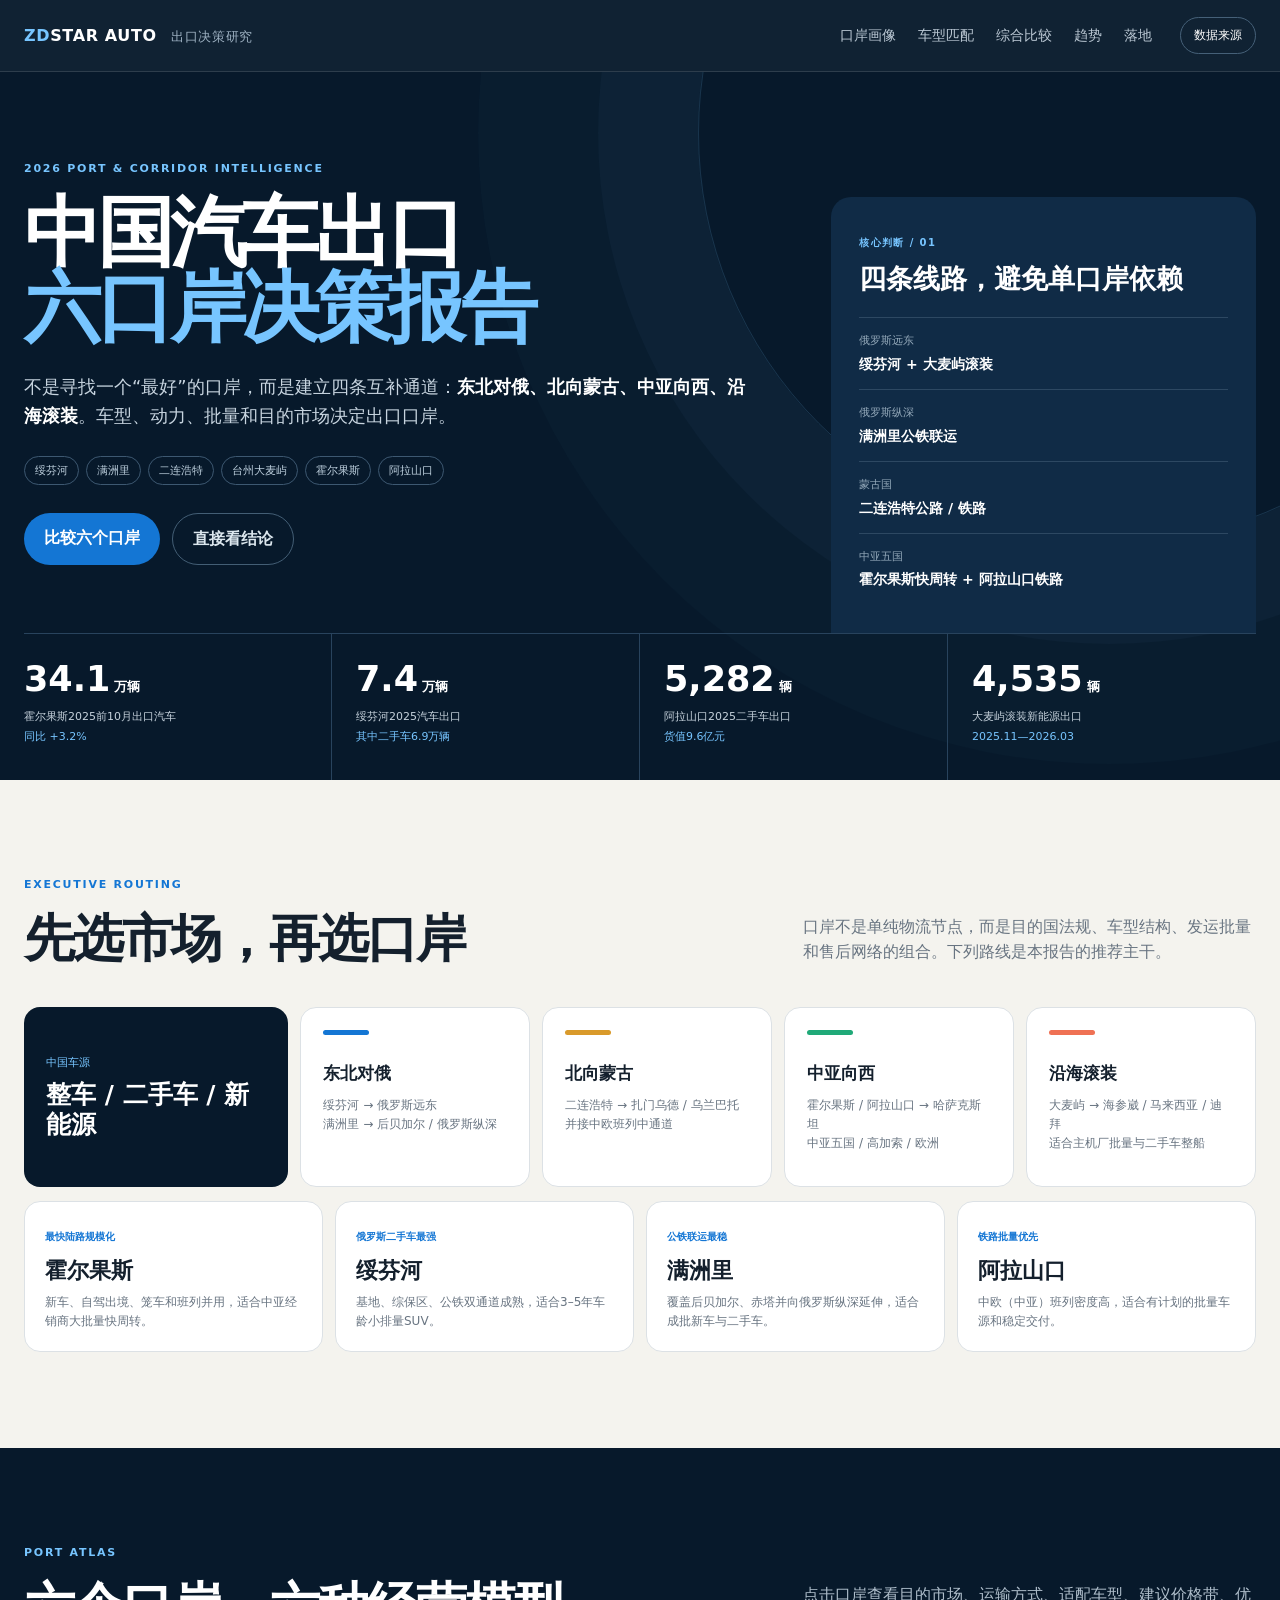
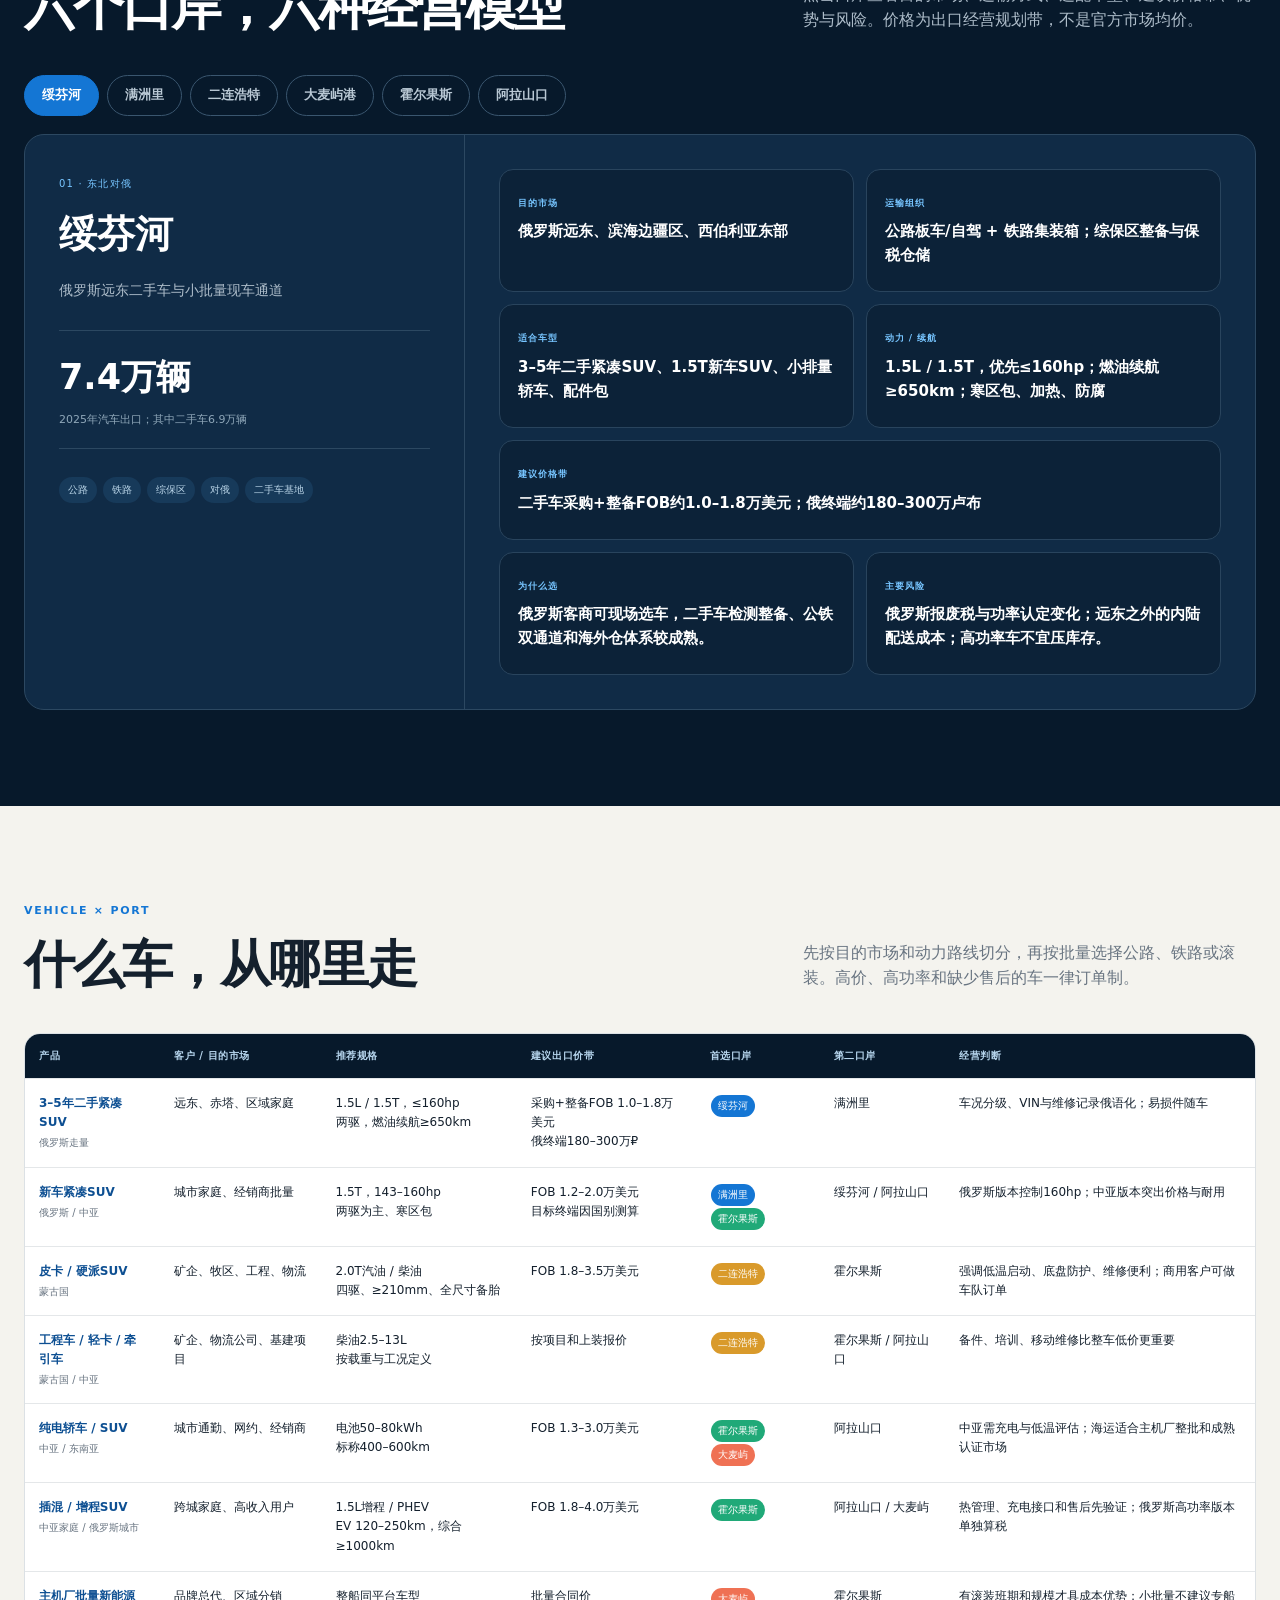
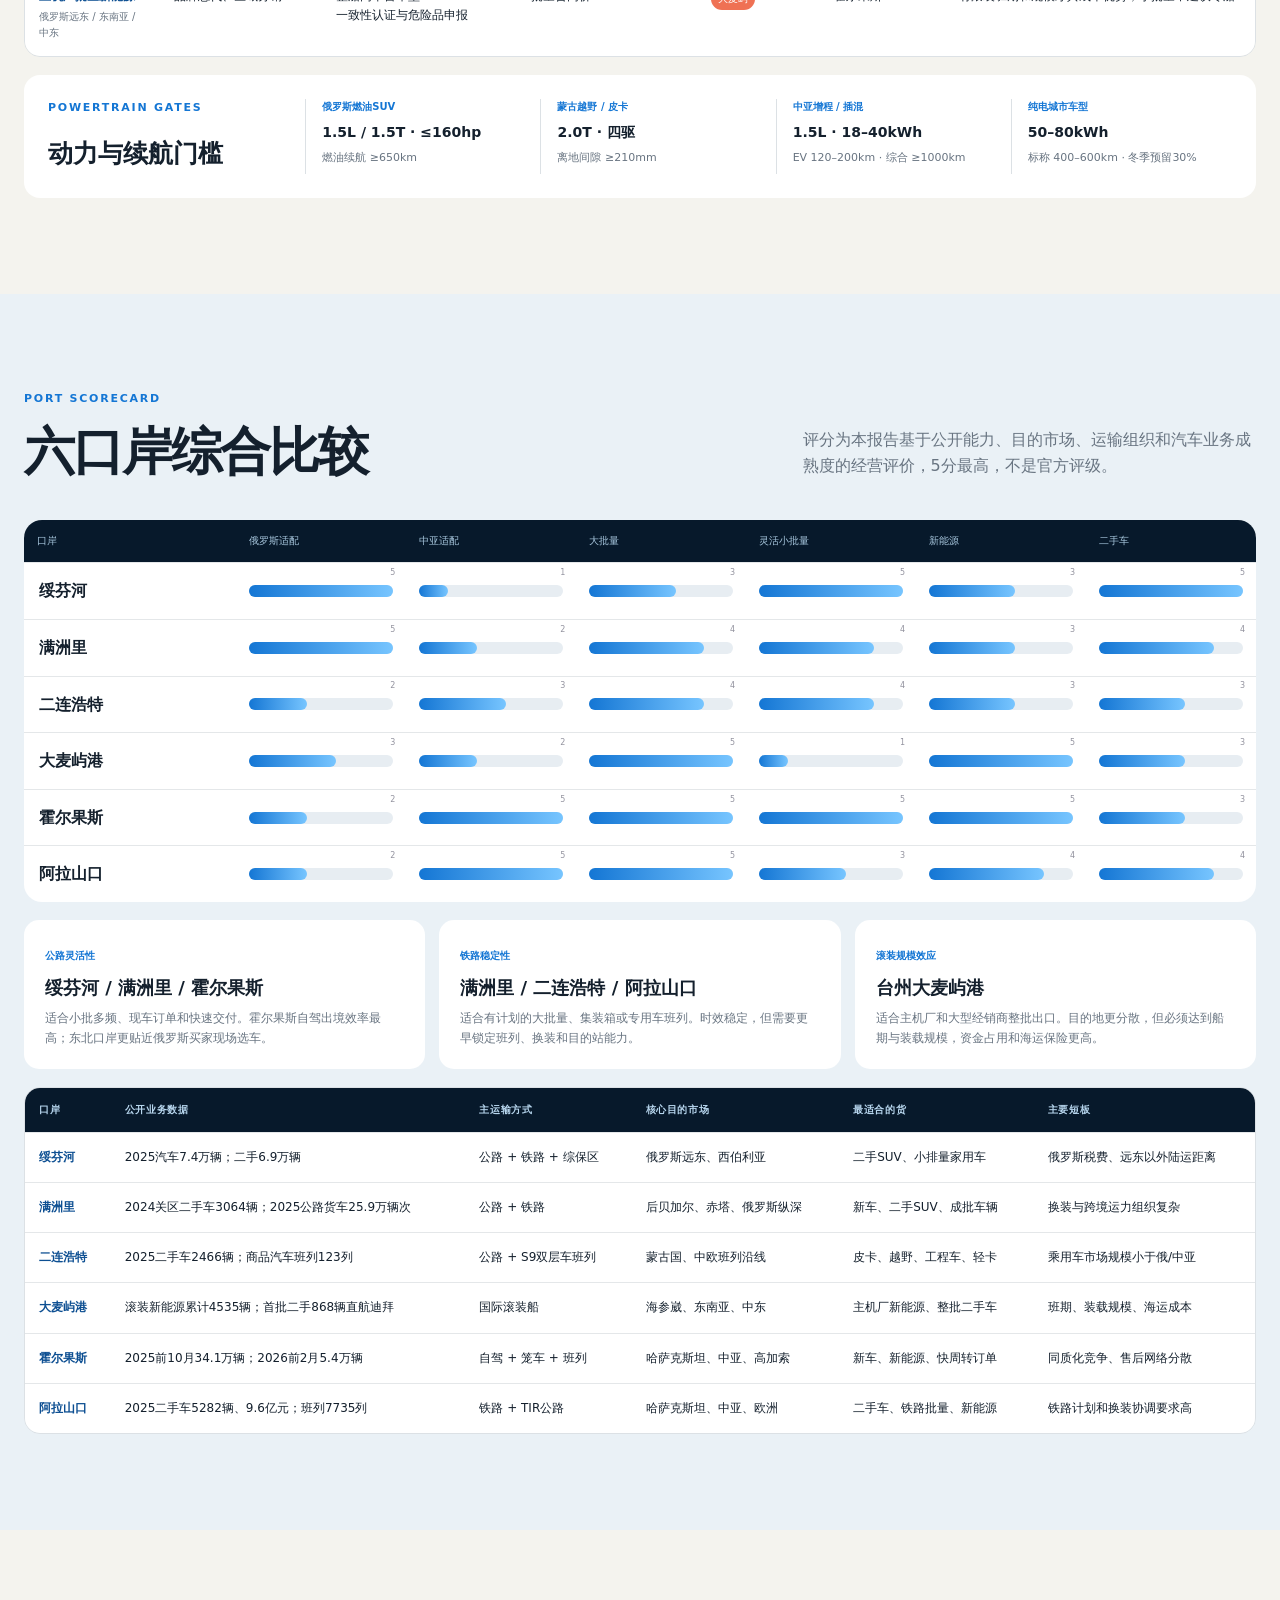
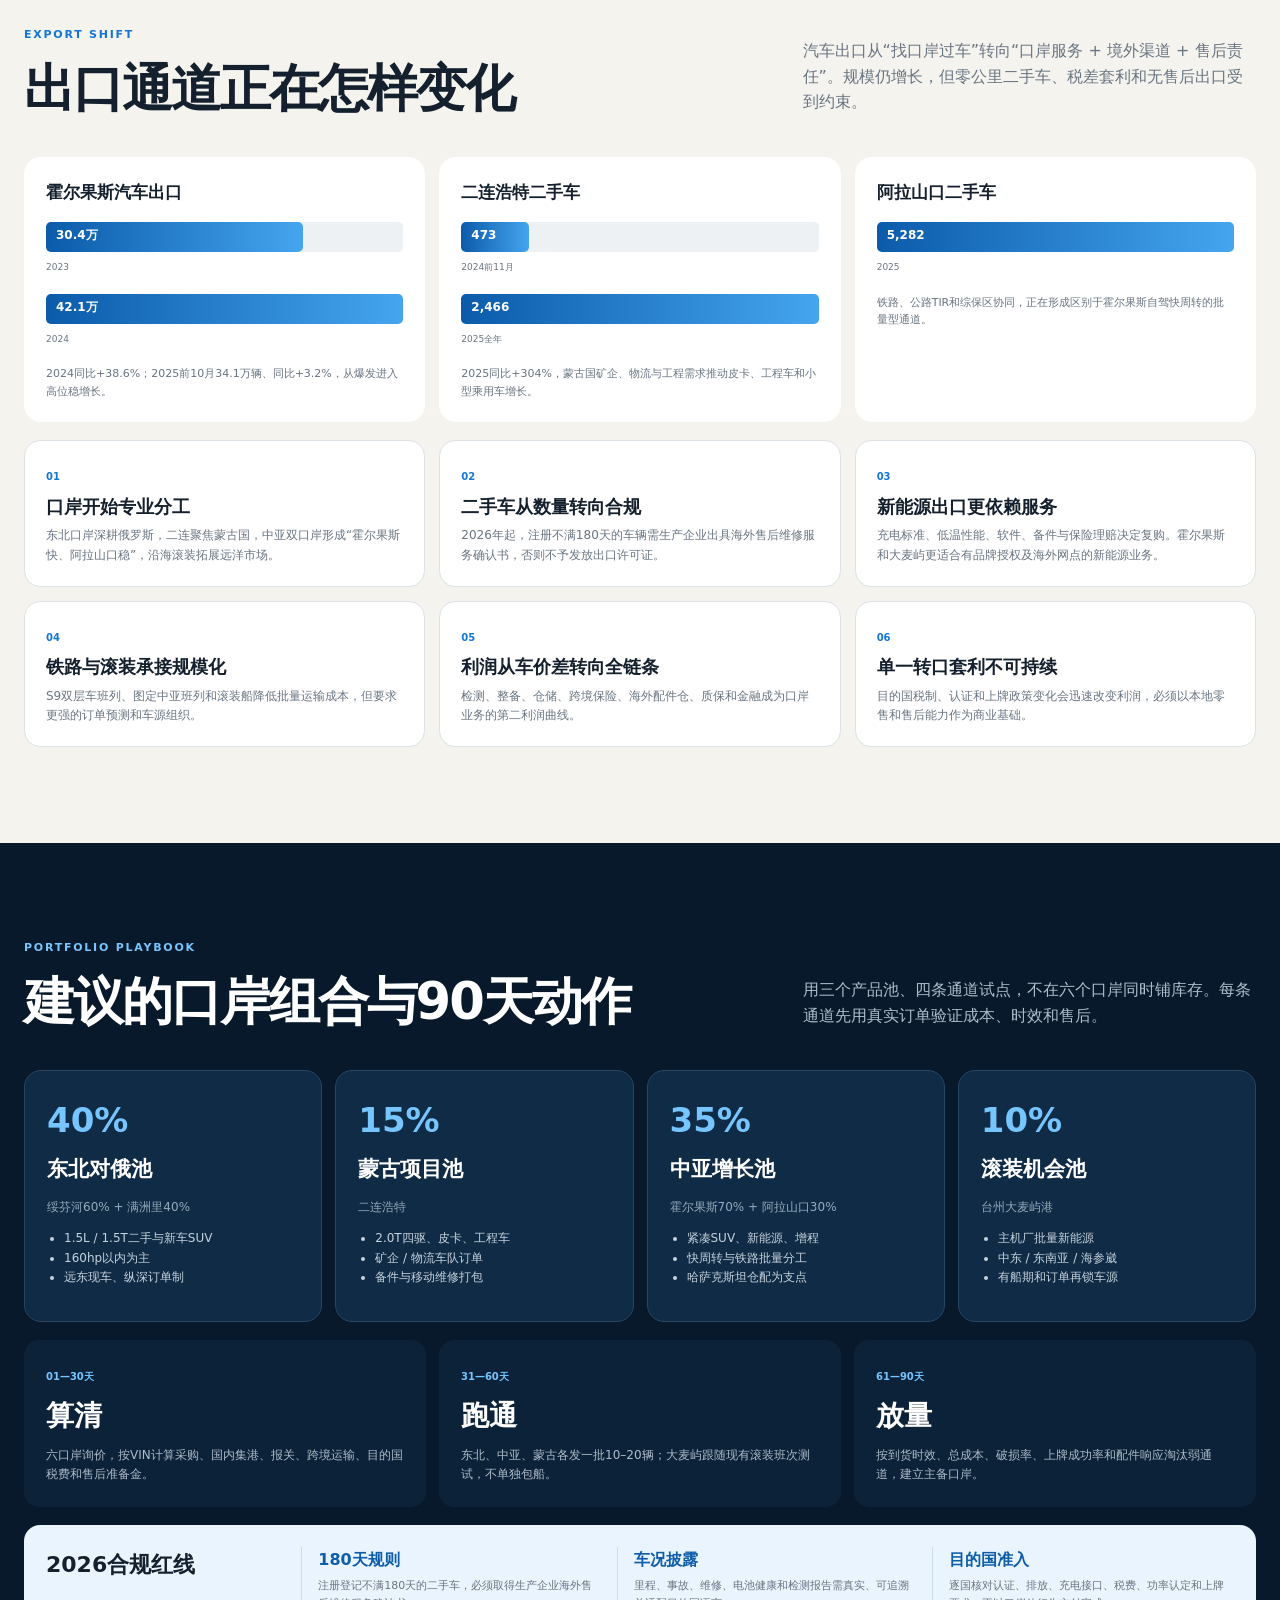
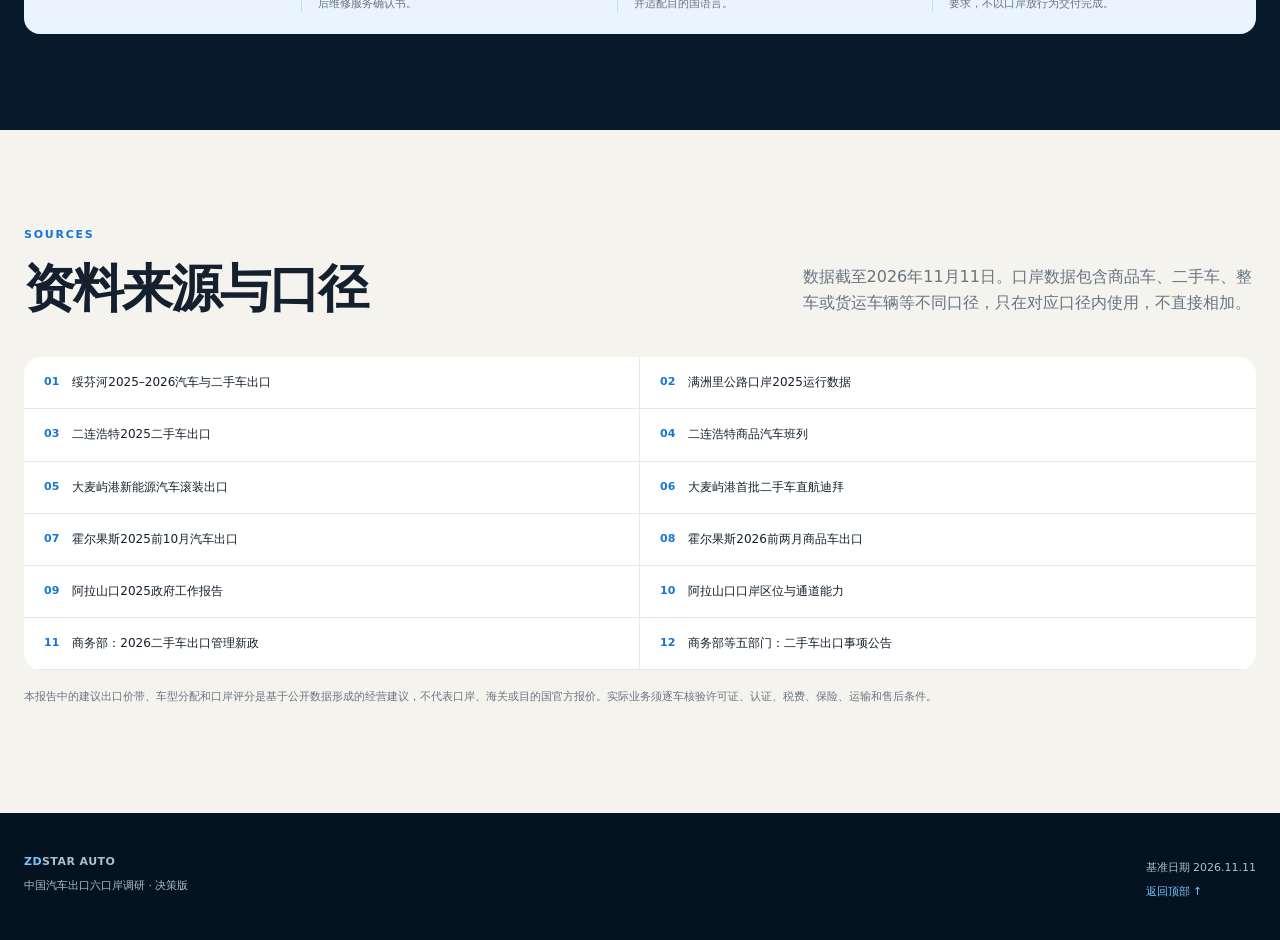
==== commit 3fec22e7: "Rebuild report around six vehicle export ports" ====
--- a/index.html
+++ b/index.html
@@ -2,206 +2,88 @@
 <html lang="zh-CN">
 <head>
   <meta charset="utf-8">
-  <meta name="viewport" content="width=device-width, initial-scale=1">
-  <meta name="description" content="俄罗斯、绥芬河与比什凯克汽车出口市场研究：客户、车型、排量、价格带、SUV与增程续航策略。">
-  <meta name="theme-color" content="#081a2f">
-  <title>俄罗斯及中亚汽车出口市场调研｜ZDSTAR AUTO</title>
+  <meta name="viewport" content="width=device-width,initial-scale=1">
+  <meta name="description" content="中国汽车出口六大口岸调研：绥芬河、满洲里、二连浩特、台州大麦屿港、霍尔果斯、阿拉山口。">
+  <meta name="theme-color" content="#07192b">
+  <title>中国汽车出口六口岸调研｜ZDSTAR AUTO</title>
   <link rel="icon" href="assets/favicon.svg" type="image/svg+xml">
   <link rel="stylesheet" href="assets/styles.css">
 </head>
 <body>
   <a class="skip" href="#main">跳到正文</a>
   <header class="topbar">
-    <a class="brand" href="#top" aria-label="返回顶部"><span>ZD</span>STAR AUTO <small>市场研究</small></a>
-    <nav aria-label="主导航">
-      <a href="#market">市场</a><a href="#match">车型匹配</a><a href="#routes">双通道</a><a href="#trend">趋势</a><a href="#action">落地</a>
-    </nav>
-    <a class="download" href="downloads/russia-auto-market-report.docx" download>下载完整报告</a>
+    <a class="brand" href="#top"><span>ZD</span>STAR AUTO <small>出口决策研究</small></a>
+    <nav aria-label="主导航"><a href="#atlas">口岸画像</a><a href="#matrix">车型匹配</a><a href="#compare">综合比较</a><a href="#trend">趋势</a><a href="#action">落地</a></nav>
+    <a class="source-btn" href="#sources">数据来源</a>
   </header>
-
   <main id="main">
     <section class="hero" id="top">
       <div class="hero-grid">
-        <div class="hero-copy">
-          <p class="eyebrow">2026 MARKET INTELLIGENCE · 俄罗斯 / 绥芬河 / 比什凯克</p>
-          <h1>俄罗斯及中亚<br><em>汽车出口市场</em>研判</h1>
-          <p class="lead">SUV仍是绝对主流，但竞争重心已从“把车运进去”转向税费、功率、本地化、售后与残值。首批产品应围绕<strong>160马力以内紧凑SUV</strong>与<strong>可验证冬季续航的增程SUV</strong>。</p>
-          <div class="hero-actions"><a class="btn primary" href="#match">查看车型策略</a><a class="btn ghost" href="#sources">核对数据来源</a></div>
+        <div>
+          <p class="eyebrow">2026 PORT & CORRIDOR INTELLIGENCE</p>
+          <h1>中国汽车出口<br><em>六口岸决策报告</em></h1>
+          <p class="lead">不是寻找一个“最好”的口岸，而是建立四条互补通道：<b>东北对俄、北向蒙古、中亚向西、沿海滚装</b>。车型、动力、批量和目的市场决定出口口岸。</p>
+          <div class="chips"><span>绥芬河</span><span>满洲里</span><span>二连浩特</span><span>台州大麦屿</span><span>霍尔果斯</span><span>阿拉山口</span></div>
+          <div class="actions"><a class="btn primary" href="#atlas">比较六个口岸</a><a class="btn ghost" href="#decision">直接看结论</a></div>
         </div>
-        <aside class="decision-card" aria-label="核心决策">
-          <div class="card-label">核心判断 / 01</div>
-          <h2>先跑通两个试点</h2>
-          <div class="decision-row"><span>绥芬河 → 俄罗斯远东</span><b>1.5T SUV + 二手SUV</b></div>
-          <div class="decision-row"><span>比什凯克 → 本地市场</span><b>低价插混 / 增程SUV</b></div>
-          <div class="decision-row warning"><span>高功率 2.0T / 增程</span><b>完成税费与售后验证后订单制</b></div>
-        </aside>
+        <aside class="hero-card"><p class="card-label">核心判断 / 01</p><h2>四条线路，避免单口岸依赖</h2><div><span>俄罗斯远东</span><b>绥芬河 + 大麦屿滚装</b></div><div><span>俄罗斯纵深</span><b>满洲里公铁联运</b></div><div><span>蒙古国</span><b>二连浩特公路 / 铁路</b></div><div><span>中亚五国</span><b>霍尔果斯快周转 + 阿拉山口铁路</b></div></aside>
       </div>
-      <div class="kpis" aria-label="关键市场指标">
-        <article><strong>132.6<small>万辆</small></strong><span>俄罗斯2025新乘用车</span><i>同比 −15.6%</i></article>
-        <article><strong>74.8<small>%</small></strong><span>2026 Q1 SUV份额</span><i>同比 +8.4pct</i></article>
-        <article><strong>160<small>马力</small></strong><span>个人进口优惠关键线</span><i>产品规划红线</i></article>
-        <article><strong>7.4<small>万辆</small></strong><span>绥芬河2025出口汽车</span><i>同比 +112.3%</i></article>
-      </div>
+      <div class="kpis"><article><strong>34.1<small>万辆</small></strong><span>霍尔果斯2025前10月出口汽车</span><i>同比 +3.2%</i></article><article><strong>7.4<small>万辆</small></strong><span>绥芬河2025汽车出口</span><i>其中二手车6.9万辆</i></article><article><strong>5,282<small>辆</small></strong><span>阿拉山口2025二手车出口</span><i>货值9.6亿元</i></article><article><strong>4,535<small>辆</small></strong><span>大麦屿滚装新能源出口</span><i>2025.11—2026.03</i></article></div>
     </section>
 
-    <section class="answer-map" aria-label="报告问题导航">
-      <a href="#match"><span>问题 01</span><b>哪些车打哪些客户？</b><small>7类客户 · 车型 / 动力 / 价格 / 卖点</small></a>
-      <a href="#routes"><span>问题 02</span><b>两地什么车最合适？</b><small>排量 · SUV · 增程 · 价格 · 续航</small></a>
-      <a href="#trend"><span>问题 03</span><b>汽车出口怎么变化？</b><small>规模 · 结构 · 渠道 · 本地化</small></a>
+    <section class="route-overview section" id="decision">
+      <div class="section-head"><div><p class="eyebrow dark">EXECUTIVE ROUTING</p><h2>先选市场，再选口岸</h2></div><p>口岸不是单纯物流节点，而是目的国法规、车型结构、发运批量和售后网络的组合。下列路线是本报告的推荐主干。</p></div>
+      <div class="corridor-map"><div class="origin"><span>中国车源</span><b>整车 / 二手车 / 新能源</b></div><div class="corridor"><span class="line blue"></span><b>东北对俄</b><p>绥芬河 → 俄罗斯远东<br>满洲里 → 后贝加尔 / 俄罗斯纵深</p></div><div class="corridor"><span class="line amber"></span><b>北向蒙古</b><p>二连浩特 → 扎门乌德 / 乌兰巴托<br>并接中欧班列中通道</p></div><div class="corridor"><span class="line green"></span><b>中亚向西</b><p>霍尔果斯 / 阿拉山口 → 哈萨克斯坦<br>中亚五国 / 高加索 / 欧洲</p></div><div class="corridor"><span class="line coral"></span><b>沿海滚装</b><p>大麦屿 → 海参崴 / 马来西亚 / 迪拜<br>适合主机厂批量与二手车整船</p></div></div>
+      <div class="quick-decisions"><article><span>最快陆路规模化</span><h3>霍尔果斯</h3><p>新车、自驾出境、笼车和班列并用，适合中亚经销商大批量快周转。</p></article><article><span>俄罗斯二手车最强</span><h3>绥芬河</h3><p>基地、综保区、公铁双通道成熟，适合3–5年车龄小排量SUV。</p></article><article><span>公铁联运最稳</span><h3>满洲里</h3><p>覆盖后贝加尔、赤塔并向俄罗斯纵深延伸，适合成批新车与二手车。</p></article><article><span>铁路批量优先</span><h3>阿拉山口</h3><p>中欧（中亚）班列密度高，适合有计划的批量车源和稳定交付。</p></article></div>
     </section>
 
-    <section class="section" id="market">
-      <div class="section-head"><div><p class="eyebrow dark">MARKET SNAPSHOT</p><h2>三个市场角色，三套盈利逻辑</h2></div><p>俄罗斯是终端市场；绥芬河是出口、整备与服务通道；比什凯克兼具本地消费与中亚分销。不能用同一套库存和价格表管理。</p></div>
-      <div class="market-switch" role="tablist" aria-label="市场切换">
-        <button class="active" role="tab" aria-selected="true" data-market="russia">俄罗斯</button>
-        <button role="tab" aria-selected="false" data-market="suifenhe">绥芬河</button>
-        <button role="tab" aria-selected="false" data-market="bishkek">比什凯克</button>
-      </div>
-      <div class="market-panel" id="market-panel" aria-live="polite"></div>
+    <section class="section dark-section" id="atlas">
+      <div class="section-head light"><div><p class="eyebrow">PORT ATLAS</p><h2>六个口岸，六种经营模型</h2></div><p>点击口岸查看目的市场、运输方式、适配车型、建议价格带、优势与风险。价格为出口经营规划带，不是官方市场均价。</p></div>
+      <div class="port-tabs" role="tablist" aria-label="口岸切换"><button class="active" data-port="suifenhe" role="tab" aria-selected="true">绥芬河</button><button data-port="manzhouli" role="tab">满洲里</button><button data-port="erlian" role="tab">二连浩特</button><button data-port="damaiyu" role="tab">大麦屿港</button><button data-port="horgos" role="tab">霍尔果斯</button><button data-port="alashankou" role="tab">阿拉山口</button></div>
+      <div id="port-panel" class="port-panel" aria-live="polite"></div>
     </section>
 
-    <section class="section ink" id="match">
-      <div class="section-head light"><div><p class="eyebrow">CUSTOMER × PRODUCT</p><h2>哪些车，打哪些客户</h2></div><p>走量靠紧凑SUV，毛利靠中型四驱，增程只在有服务能力的重点城市进入。车型选择顺序：客户场景 → 功率税费 → 终端价格 → 配件与质保。</p></div>
-      <div class="match-grid">
-        <article class="match-card featured"><span class="num">01</span><div class="tag">销量主力</div><h3>预算敏感城市家庭</h3><p>可靠、省油、保养方便，月供可控。</p><dl><div><dt>车型</dt><dd>4.35–4.55m 紧凑SUV，两驱</dd></div><div><dt>动力</dt><dd>1.5L / 1.5T，120–150马力</dd></div><div><dt>俄终端价</dt><dd>205–270万卢布</dd></div></dl></article>
-        <article class="match-card"><span class="num">02</span><div class="tag">主流换购</div><h3>空间与冬季舒适家庭</h3><p>安全、空间、品牌与残值并重。</p><dl><div><dt>车型</dt><dd>4.55–4.75m C级SUV</dd></div><div><dt>动力</dt><dd>1.5T，150–160马力优先</dd></div><div><dt>俄终端价</dt><dd>270–360万卢布</dd></div></dl></article>
-        <article class="match-card"><span class="num">03</span><div class="tag">区域毛利</div><h3>严寒、山区与长途用户</h3><p>四驱、高离地间隙、加热与长续航。</p><dl><div><dt>车型</dt><dd>中型SUV，离地间隙≥190mm</dd></div><div><dt>动力</dt><dd>2.0T四驱 / 低功率混动</dd></div><div><dt>俄终端价</dt><dd>360–520万卢布</dd></div></dl></article>
-        <article class="match-card"><span class="num">04</span><div class="tag">重点城市</div><h3>高收入科技家庭</h3><p>6座、智能座舱、静音与城市纯电体验。</p><dl><div><dt>车型</dt><dd>中大型增程SUV，5–7座</dd></div><div><dt>电池</dt><dd>25–45kWh，双电机谨慎</dd></div><div><dt>俄终端价</dt><dd>550–900万卢布</dd></div></dl></article>
-      </div>
-      <div class="detail-block">
-        <div class="subhead"><span>客户—车型全矩阵</span><p>建议把“客户需求”作为选车入口。以下价格均指目标市场终端成交带，而非中国采购价。</p></div>
-        <div class="data-table-wrap">
-          <table class="data-table customer-table">
-            <thead><tr><th>目标客户</th><th>购买任务</th><th>优先车型</th><th>动力 / 排量</th><th>合适价格</th><th>核心卖点</th><th>避免</th></tr></thead>
-            <tbody>
-              <tr><td><b>俄罗斯预算型家庭</b><small>城市首购 / 换购</small></td><td>月供可控、可靠、省油</td><td>4.35–4.55m 紧凑SUV<br>两驱、后备厢≥420L</td><td>1.5L / 1.5T<br>120–150hp</td><td>205–270万₽</td><td>加热、远程启动、防腐、易保养</td><td>高功率、复杂配置、冷门轮胎尺寸</td></tr>
-              <tr><td><b>俄罗斯主流换购家庭</b><small>夫妻 + 1–2孩</small></td><td>空间、安全、冬季舒适</td><td>4.55–4.75m C级SUV<br>两驱 / 适时四驱</td><td>1.5T<br>150–160hp优先</td><td>270–360万₽</td><td>后排加热、360影像、ADAS、残值</td><td>落地价高于本地化竞品10%–12%</td></tr>
-              <tr><td><b>俄罗斯地区严寒用户</b><small>长途 / 烂路 / 雪地</small></td><td>通过性、四驱、续航</td><td>4.65–4.85m 中型SUV<br>离地间隙≥190mm</td><td>2.0T四驱<br>或低功率混动</td><td>360–520万₽</td><td>底盘护板、全车加热、备胎、拖车能力</td><td>未测算报废税的高功率进口车</td></tr>
-              <tr><td><b>俄罗斯高收入科技家庭</b><small>莫斯科 / 圣彼得堡</small></td><td>6座、静音、智能、城市纯电</td><td>5–7座中大型增程SUV</td><td>1.5L增程器<br>25–45kWh</td><td>550–900万₽</td><td>冬季可用80–140km、快充、俄语OTA</td><td>无本地售后直接挑战成熟高端品牌</td></tr>
-              <tr><td><b>网约 / 小企业</b><small>俄罗斯与比什凯克</small></td><td>低成本、高出勤、快维修</td><td>紧凑SUV / 跨界车</td><td>1.5L自吸 / 混动<br>插混可选</td><td>俄190–260万₽<br>吉100–160万сом</td><td>每公里成本、快补能、耐用悬架</td><td>只追求长续航、忽视充电时间和配件</td></tr>
-              <tr><td><b>比什凯克主流家庭</b><small>城郊 / 跨城</small></td><td>空间、低油耗、无充电焦虑</td><td>紧凑 / 中型插混或增程SUV</td><td>1.5L PHEV / REEV<br>18–30kWh</td><td>160–245万сом</td><td>纯电100–200km、综合≥1000km</td><td>依赖对俄转口套利的定价</td></tr>
-              <tr><td><b>吉尔吉斯山区家庭</b><small>多人 / 旅游 / 高海拔</small></td><td>爬坡、底盘、冬季冗余</td><td>5–7座SUV<br>四驱可选、≥180mm</td><td>插混 / 增程<br>25–40kWh</td><td>245–332万сом</td><td>电池加热、坡道缓降、底盘保护</td><td>冬季与爬坡续航冗余低于30%</td></tr>
-            </tbody>
-          </table>
-        </div>
-        <div class="choice-rules"><article><span>先看税费</span><b>俄罗斯进口优先 ≤160hp</b><p>排量不是唯一变量，发动机与电机功率认定必须逐车型确认。</p></article><article><span>再看场景</span><b>城市两驱，地区四驱</b><p>四驱和高离地间隙用于雪地、山区和长途，不作为低价走量标配。</p></article><article><span>最后看服务</span><b>增程必须绑定售后</b><p>热管理、充电、俄语软件和电池质保决定长期口碑与残值。</p></article></div>
-      </div>
+    <section class="section" id="matrix">
+      <div class="section-head"><div><p class="eyebrow dark">VEHICLE × PORT</p><h2>什么车，从哪里走</h2></div><p>先按目的市场和动力路线切分，再按批量选择公路、铁路或滚装。高价、高功率和缺少售后的车一律订单制。</p></div>
+      <div class="table-wrap"><table class="data-table vehicle-matrix"><thead><tr><th>产品</th><th>客户 / 目的市场</th><th>推荐规格</th><th>建议出口价带</th><th>首选口岸</th><th>第二口岸</th><th>经营判断</th></tr></thead><tbody>
+        <tr><td><b>3–5年二手紧凑SUV</b><small>俄罗斯走量</small></td><td>远东、赤塔、区域家庭</td><td>1.5L / 1.5T，≤160hp<br>两驱，燃油续航≥650km</td><td>采购+整备FOB 1.0–1.8万美元<br>俄终端180–300万₽</td><td><span class="pill blue">绥芬河</span></td><td>满洲里</td><td>车况分级、VIN与维修记录俄语化；易损件随车</td></tr>
+        <tr><td><b>新车紧凑SUV</b><small>俄罗斯 / 中亚</small></td><td>城市家庭、经销商批量</td><td>1.5T，143–160hp<br>两驱为主、寒区包</td><td>FOB 1.2–2.0万美元<br>目标终端因国别测算</td><td><span class="pill blue">满洲里</span> <span class="pill green">霍尔果斯</span></td><td>绥芬河 / 阿拉山口</td><td>俄罗斯版本控制160hp；中亚版本突出价格与耐用</td></tr>
+        <tr><td><b>皮卡 / 硬派SUV</b><small>蒙古国</small></td><td>矿企、牧区、工程、物流</td><td>2.0T汽油 / 柴油<br>四驱、≥210mm、全尺寸备胎</td><td>FOB 1.8–3.5万美元</td><td><span class="pill amber">二连浩特</span></td><td>霍尔果斯</td><td>强调低温启动、底盘防护、维修便利；商用客户可做车队订单</td></tr>
+        <tr><td><b>工程车 / 轻卡 / 牵引车</b><small>蒙古国 / 中亚</small></td><td>矿企、物流公司、基建项目</td><td>柴油2.5–13L<br>按载重与工况定义</td><td>按项目和上装报价</td><td><span class="pill amber">二连浩特</span></td><td>霍尔果斯 / 阿拉山口</td><td>备件、培训、移动维修比整车低价更重要</td></tr>
+        <tr><td><b>纯电轿车 / SUV</b><small>中亚 / 东南亚</small></td><td>城市通勤、网约、经销商</td><td>电池50–80kWh<br>标称400–600km</td><td>FOB 1.3–3.0万美元</td><td><span class="pill green">霍尔果斯</span> <span class="pill coral">大麦屿</span></td><td>阿拉山口</td><td>中亚需充电与低温评估；海运适合主机厂整批和成熟认证市场</td></tr>
+        <tr><td><b>插混 / 增程SUV</b><small>中亚家庭 / 俄罗斯城市</small></td><td>跨城家庭、高收入用户</td><td>1.5L增程 / PHEV<br>EV 120–250km，综合≥1000km</td><td>FOB 1.8–4.0万美元</td><td><span class="pill green">霍尔果斯</span></td><td>阿拉山口 / 大麦屿</td><td>热管理、充电接口和售后先验证；俄罗斯高功率版本单独算税</td></tr>
+        <tr><td><b>主机厂批量新能源</b><small>俄罗斯远东 / 东南亚 / 中东</small></td><td>品牌总代、区域分销</td><td>整船同平台车型<br>一致性认证与危险品申报</td><td>批量合同价</td><td><span class="pill coral">大麦屿</span></td><td>霍尔果斯</td><td>有滚装班期和规模才具成本优势；小批量不建议专船</td></tr>
+      </tbody></table></div>
+      <div class="range-box"><div><p class="eyebrow dark">POWERTRAIN GATES</p><h3>动力与续航门槛</h3></div><div class="range-item"><span>俄罗斯燃油SUV</span><b>1.5L / 1.5T · ≤160hp</b><i>燃油续航 ≥650km</i></div><div class="range-item"><span>蒙古越野 / 皮卡</span><b>2.0T · 四驱</b><i>离地间隙 ≥210mm</i></div><div class="range-item"><span>中亚增程 / 插混</span><b>1.5L · 18–40kWh</b><i>EV 120–200km · 综合 ≥1000km</i></div><div class="range-item"><span>纯电城市车型</span><b>50–80kWh</b><i>标称 400–600km · 冬季预留30%</i></div></div>
     </section>
 
-    <section class="section range-section">
-      <div class="section-head"><div><p class="eyebrow dark">REEV PRODUCT GATE</p><h2>增程SUV：卖的不是标称，是冬季可用</h2></div><p>对外报价采用三层续航口径，避免只讲CLTC。俄罗斯全国市场中，增程比纯电更适合寒冷、长距离与充电不均的场景。</p></div>
-      <div class="range-layout">
-        <div class="range-chart" aria-label="建议续航范围">
-          <div class="range-row"><span>标称纯电</span><div class="track"><i style="--start:13%;--width:24%"></i><b style="left:13%">180</b><b style="left:37%">250 km</b></div></div>
-          <div class="range-row winter"><span>冬季可用</span><div class="track"><i style="--start:6%;--width:20%"></i><b style="left:6%">80</b><b style="left:26%">140 km</b></div></div>
-          <div class="range-row total"><span>满油满电综合</span><div class="track"><i style="--start:49%;--width:44%"></i><b style="left:49%">1,100</b><b style="left:93%">1,400 km</b></div></div>
-          <div class="axis"><span>0</span><span>350</span><span>700</span><span>1,050</span><span>1,400 km</span></div>
-        </div>
-        <div class="spec-list"><h3>进入门槛</h3><ul><li>1.5L增程器，电驱功率认定先于采购</li><li>热泵或高效PTC、电池预热、直流快充</li><li>零下10℃、暖风开启的混合工况测试</li><li>俄语车机与OTA、明确电池质保</li></ul></div>
-      </div>
-    </section>
-
-    <section class="section routes" id="routes">
-      <div class="section-head"><div><p class="eyebrow dark">TWO ROUTES</p><h2>绥芬河与比什凯克怎么选</h2></div><p>一个解决“更快到俄罗斯远东”，一个解决“本地新能源与中亚分销”。对俄转口税差套利已显著收窄。</p></div>
-      <div class="route-grid">
-        <article class="route-card blue"><div class="route-title"><span>CN → RU</span><h3>绥芬河</h3><p>出口集散 · 二手车整备 · 配件前置</p></div><div class="route-body"><h4>优先产品池</h4><ol><li><b>紧凑汽油SUV</b><span>1.5T / ≤160马力 / 220–300万卢布</span></li><li><b>3年内二手SUV</b><span>低里程、车况可追溯 / 180–350万卢布</span></li><li><b>中型四驱SUV</b><span>2.0T / 高离地间隙 / 订单制</span></li><li><b>增程SUV</b><span>综合≥1100km / 售后与税费先锁定</span></li></ol><div class="route-note">100辆试点建议：45紧凑SUV + 25二手SUV + 15四驱 + 10增程 + 5试驾展示</div></div></article>
-        <article class="route-card sand"><div class="route-title"><span>KG LOCAL</span><h3>比什凯克</h3><p>本地零售 · 低价新能源 · 中亚分销</p></div><div class="route-body"><h4>合适价格带</h4><ol><li><b>100–160万索姆</b><span>紧凑纯电 / 插混，城市首购与网约</span></li><li><b>160–245万索姆</b><span>主流插混 / 增程，家庭与城郊</span></li><li><b>245–332万索姆</b><span>5–7座、四驱可选，旅游与跨城</span></li><li><b>332–437万索姆</b><span>高端增程，企业主与高收入家庭</span></li></ol><div class="route-note">主力定义：1.5L插混/增程，电池18–30kWh，纯电100–200km，综合≥1000km</div></div></article>
-      </div>
-      <div class="detail-block route-detail">
-        <div class="subhead"><span>两地产品参数与价格带对照</span><p>绥芬河按俄罗斯终端落地价倒推；比什凯克按本地成交能力独立盈利。</p></div>
-        <div class="data-table-wrap">
-          <table class="data-table compare-table">
-            <thead><tr><th>市场 / 优先级</th><th>车型</th><th>排量与动力</th><th>目标价格</th><th>纯电 / 燃油续航</th><th>综合续航</th><th>经营方式</th></tr></thead>
-            <tbody>
-              <tr class="group-row"><td colspan="7">绥芬河 → 俄罗斯远东</td></tr>
-              <tr><td><b>S1 · 走量</b></td><td>紧凑汽油SUV</td><td>1.5T，143–160hp<br>两驱为主</td><td>220–300万₽</td><td>燃油≥650km</td><td>—</td><td>现车批发 + 经销订单</td></tr>
-              <tr><td><b>S2 · 高周转</b></td><td>3年内二手SUV</td><td>1.5T / 2.0T<br>左舵、低里程</td><td>180–350万₽</td><td>按车况分级</td><td>—</td><td>VIN、事故、电池健康俄语报告</td></tr>
-              <tr><td><b>S3 · 毛利</b></td><td>中型四驱SUV</td><td>2.0T，190–250hp<br>完整税费测算</td><td>360–520万₽</td><td>燃油≥700km</td><td>—</td><td>订单制，避免高税库存</td></tr>
-              <tr><td><b>S4 · 试点</b></td><td>5–7座增程SUV</td><td>1.5L增程器<br>25–40kWh</td><td>360–700万₽</td><td>标称180–250km<br>冬季80–140km</td><td>1100–1400km</td><td>先签售后与税费方案</td></tr>
-              <tr class="group-row"><td colspan="7">比什凯克本地市场</td></tr>
-              <tr><td><b>B1 · 入门</b></td><td>紧凑纯电 / 插混SUV</td><td>纯电或1.5L PHEV</td><td>100–160万сом<br>约1.14–1.83万美元</td><td>EV标称300–450km<br>PHEV 80–120km</td><td>PHEV≥900km</td><td>城市首购、网约、家充客户</td></tr>
-              <tr><td><b>B2 · 主销</b></td><td>紧凑 / 中型增程SUV</td><td>1.5L，18–30kWh</td><td>160–245万сом<br>约1.83–2.80万美元</td><td>100–200km</td><td>≥1000km</td><td>家庭与城郊主力</td></tr>
-              <tr><td><b>B3 · 家庭升级</b></td><td>5–7座插混 / 增程SUV</td><td>1.5L，25–40kWh<br>四驱可选</td><td>245–332万сом<br>约2.80–3.80万美元</td><td>120–200km</td><td>≥1100km</td><td>山区、旅游、跨城</td></tr>
-              <tr><td><b>B4 · 高端</b></td><td>中大型增程SUV</td><td>1.5L增程<br>四驱可选</td><td>332–437万сом<br>约3.80–5.00万美元</td><td>≥180km</td><td>≥1200km</td><td>企业主、高收入家庭</td></tr>
-            </tbody>
-          </table>
-        </div>
-        <div class="market-bars" aria-label="两地推荐产品结构">
-          <article><header><b>绥芬河100辆试点结构</b><span>控制高价与高功率库存</span></header><div class="stack"><i style="--w:45%;--c:#0d67c6">45% 紧凑</i><i style="--w:25%;--c:#4399e8">25% 二手</i><i style="--w:15%;--c:#7ec8ff">15% 四驱</i><i style="--w:10%;--c:#ff8a5b">10% 增程</i><i style="--w:5%;--c:#d4dce4">5%</i></div></article>
-          <article><header><b>比什凯克建议产品结构</b><span>以插混 / 增程家庭SUV为中心</span></header><div class="stack"><i style="--w:20%;--c:#d0ab6b">20% 入门</i><i style="--w:45%;--c:#b78a3f">45% 主销</i><i style="--w:25%;--c:#7f5c24">25% 升级</i><i style="--w:10%;--c:#4d3514">10% 高端</i></div></article>
-        </div>
-      </div>
+    <section class="section compare-section" id="compare">
+      <div class="section-head"><div><p class="eyebrow dark">PORT SCORECARD</p><h2>六口岸综合比较</h2></div><p>评分为本报告基于公开能力、目的市场、运输组织和汽车业务成熟度的经营评价，5分最高，不是官方评级。</p></div>
+      <div class="score-card"><div class="score-head"><span>口岸</span><span>俄罗斯适配</span><span>中亚适配</span><span>大批量</span><span>灵活小批量</span><span>新能源</span><span>二手车</span></div><div class="score-row"><b>绥芬河</b><span data-score="5"></span><span data-score="1"></span><span data-score="3"></span><span data-score="5"></span><span data-score="3"></span><span data-score="5"></span></div><div class="score-row"><b>满洲里</b><span data-score="5"></span><span data-score="2"></span><span data-score="4"></span><span data-score="4"></span><span data-score="3"></span><span data-score="4"></span></div><div class="score-row"><b>二连浩特</b><span data-score="2"></span><span data-score="3"></span><span data-score="4"></span><span data-score="4"></span><span data-score="3"></span><span data-score="3"></span></div><div class="score-row"><b>大麦屿港</b><span data-score="3"></span><span data-score="2"></span><span data-score="5"></span><span data-score="1"></span><span data-score="5"></span><span data-score="3"></span></div><div class="score-row"><b>霍尔果斯</b><span data-score="2"></span><span data-score="5"></span><span data-score="5"></span><span data-score="5"></span><span data-score="5"></span><span data-score="3"></span></div><div class="score-row"><b>阿拉山口</b><span data-score="2"></span><span data-score="5"></span><span data-score="5"></span><span data-score="3"></span><span data-score="4"></span><span data-score="4"></span></div></div>
+      <div class="comparison-grid"><article><span>公路灵活性</span><h3>绥芬河 / 满洲里 / 霍尔果斯</h3><p>适合小批多频、现车订单和快速交付。霍尔果斯自驾出境效率最高；东北口岸更贴近俄罗斯买家现场选车。</p></article><article><span>铁路稳定性</span><h3>满洲里 / 二连浩特 / 阿拉山口</h3><p>适合有计划的大批量、集装箱或专用车班列。时效稳定，但需要更早锁定班列、换装和目的站能力。</p></article><article><span>滚装规模效应</span><h3>台州大麦屿港</h3><p>适合主机厂和大型经销商整批出口。目的地更分散，但必须达到船期与装载规模，资金占用和海运保险更高。</p></article></div>
+      <div class="facts-table table-wrap"><table class="data-table compact"><thead><tr><th>口岸</th><th>公开业务数据</th><th>主运输方式</th><th>核心目的市场</th><th>最适合的货</th><th>主要短板</th></tr></thead><tbody><tr><td><b>绥芬河</b></td><td>2025汽车7.4万辆；二手6.9万辆</td><td>公路 + 铁路 + 综保区</td><td>俄罗斯远东、西伯利亚</td><td>二手SUV、小排量家用车</td><td>俄罗斯税费、远东以外陆运距离</td></tr><tr><td><b>满洲里</b></td><td>2024关区二手车3064辆；2025公路货车25.9万辆次</td><td>公路 + 铁路</td><td>后贝加尔、赤塔、俄罗斯纵深</td><td>新车、二手SUV、成批车辆</td><td>换装与跨境运力组织复杂</td></tr><tr><td><b>二连浩特</b></td><td>2025二手车2466辆；商品汽车班列123列</td><td>公路 + S9双层车班列</td><td>蒙古国、中欧班列沿线</td><td>皮卡、越野、工程车、轻卡</td><td>乘用车市场规模小于俄/中亚</td></tr><tr><td><b>大麦屿港</b></td><td>滚装新能源累计4535辆；首批二手868辆直航迪拜</td><td>国际滚装船</td><td>海参崴、东南亚、中东</td><td>主机厂新能源、整批二手车</td><td>班期、装载规模、海运成本</td></tr><tr><td><b>霍尔果斯</b></td><td>2025前10月34.1万辆；2026前2月5.4万辆</td><td>自驾 + 笼车 + 班列</td><td>哈萨克斯坦、中亚、高加索</td><td>新车、新能源、快周转订单</td><td>同质化竞争、售后网络分散</td></tr><tr><td><b>阿拉山口</b></td><td>2025二手车5282辆、9.6亿元；班列7735列</td><td>铁路 + TIR公路</td><td>哈萨克斯坦、中亚、欧洲</td><td>二手车、铁路批量、新能源</td><td>铁路计划和换装协调要求高</td></tr></tbody></table></div>
     </section>
 
     <section class="section trend-section" id="trend">
-      <div class="section-head"><div><p class="eyebrow dark">STRUCTURAL SHIFT</p><h2>出口增长，终端降温，本地化加速</h2></div><p>这不是简单的市场收缩，而是价值链重排：原生中国品牌份额回落，但中国平台通过俄罗斯本地品牌与组装继续承接销量。</p></div>
-      <div class="trend-grid">
-        <article class="chart-card"><div class="chart-title"><h3>中国原生品牌份额</h3><span>俄罗斯新车市场</span></div><div class="bars" aria-label="2022至2026中国品牌份额"><div style="--h:33%"><b>19%</b><i></i><span>2022</span></div><div style="--h:100%"><b>58%</b><i></i><span>2024</span></div><div style="--h:89%"><b>51.7%</b><i></i><span>2025</span></div><div style="--h:71%"><b>41%</b><i></i><span>2026 H1</span></div></div></article>
-        <article class="shift-card"><p class="card-label">变化方向 / 05</p><ul><li><b>SUV</b><span>持续约四分之三市场份额</span></li><li><b>动力</b><span>新能源从纯电转向插混与增程</span></li><li><b>渠道</b><span>二手车、检测、质保、海外仓成为利润源</span></li><li><b>规则</b><span>中亚税差转口收窄，合规成本前置</span></li><li><b>竞争</b><span>本地组装、金融、售后决定胜负</span></li></ul></article>
-      </div>
-      <div class="detail-block trend-detail">
-        <div class="subhead"><span>出口与终端市场的“剪刀差”</span><p>下图为不同统计口径的同比变化，只用于比较方向，不可直接相加。</p></div>
-        <div class="diverging-chart" aria-label="汽车市场同比变化对比">
-          <article class="negative"><b>俄罗斯新车销量 · 2025</b><div><i style="--v:15.6%"></i><span>−15.6%</span></div></article>
-          <article class="negative"><b>中国品牌车俄销量 · 2025</b><div><i style="--v:25%"></i><span>约 −25%</span></div></article>
-          <article class="positive"><b>绥芬河汽车出口 · 2025</b><div><i style="--v:34%"></i><span>+112.3%</span></div></article>
-          <article class="positive"><b>绥芬河二手车出口 · 2025</b><div><i style="--v:100%"></i><span>约 +330%</span></div></article>
-        </div>
-        <div class="trend-cards">
-          <article><span>01 · 总量波动</span><h3>对俄出口由高位回落，再出现月度修复</h3><p>2024年中国对俄汽车出口115.8万辆、同比+27.4%；2025年1–11月约51.3万辆、同比−46%；2026年9月单月约11.30万辆，同比增加约4.38万辆。年份与月份口径不同，说明市场波动大，不能线性外推。</p></article>
-          <article><span>02 · 本地化</span><h3>中国平台没有消失，而是换了品牌与产地</h3><p>2026年上半年俄罗斯本地生产车辆占新车销量63%。中国原生品牌份额从2024年的58%降至2026年上半年的41%，本地组装与俄罗斯品牌包装承接了部分需求。</p></article>
-          <article><span>03 · 产品结构</span><h3>SUV绝对主导，插混与增程更适配寒区</h3><p>2026年第一季度SUV份额74.8%，9月仍为73.1%。新能源由纯电单一路线转向PHEV与REEV，原因是长距离、寒冷和充电分布不均。</p></article>
-          <article><span>04 · 利润迁移</span><h3>从整车价差转向检测、配件、质保与金融</h3><p>绥芬河二手车高速增长，说明VIN追溯、车况检测、电池健康、俄语报告和海外配件仓将成为新增利润池，而非只靠过车与批发差价。</p></article>
-          <article><span>05 · 转口收窄</span><h3>比什凯克必须靠本地零售独立盈利</h3><p>俄罗斯将欧亚经济联盟其他成员国少缴税费差额计入报废税后，经吉尔吉斯斯坦向俄罗斯转运新乘用车明显下降。合规、完税透明和买方预付税费成为订单前提。</p></article>
-          <article><span>06 · 未来12–24月</span><h3>最稳妥仍是160马力以内紧凑SUV</h3><p>高功率四驱与增程会增长，但更集中在本地化产品、大城市和高收入客户。纯进口商的核心能力将是税费控制、金融、售后和残值，而非增加高配版本。</p></article>
-        </div>
-      </div>
+      <div class="section-head"><div><p class="eyebrow dark">EXPORT SHIFT</p><h2>出口通道正在怎样变化</h2></div><p>汽车出口从“找口岸过车”转向“口岸服务 + 境外渠道 + 售后责任”。规模仍增长，但零公里二手车、税差套利和无售后出口受到约束。</p></div>
+      <div class="trend-chart"><article><b>霍尔果斯汽车出口</b><div><i style="--w:72%"></i><strong>30.4万</strong></div><span>2023</span><div><i style="--w:100%"></i><strong>42.1万</strong></div><span>2024</span><p>2024同比+38.6%；2025前10月34.1万辆、同比+3.2%，从爆发进入高位稳增长。</p></article><article><b>二连浩特二手车</b><div><i style="--w:19%"></i><strong>473</strong></div><span>2024前11月</span><div><i style="--w:100%"></i><strong>2,466</strong></div><span>2025全年</span><p>2025同比+304%，蒙古国矿企、物流与工程需求推动皮卡、工程车和小型乘用车增长。</p></article><article><b>阿拉山口二手车</b><div><i style="--w:100%"></i><strong>5,282</strong></div><span>2025</span><p>铁路、公路TIR和综保区协同，正在形成区别于霍尔果斯自驾快周转的批量型通道。</p></article></div>
+      <div class="trend-cards"><article><span>01</span><h3>口岸开始专业分工</h3><p>东北口岸深耕俄罗斯，二连聚焦蒙古国，中亚双口岸形成“霍尔果斯快、阿拉山口稳”，沿海滚装拓展远洋市场。</p></article><article><span>02</span><h3>二手车从数量转向合规</h3><p>2026年起，注册不满180天的车辆需生产企业出具海外售后维修服务确认书，否则不予发放出口许可证。</p></article><article><span>03</span><h3>新能源出口更依赖服务</h3><p>充电标准、低温性能、软件、备件与保险理赔决定复购。霍尔果斯和大麦屿更适合有品牌授权及海外网点的新能源业务。</p></article><article><span>04</span><h3>铁路与滚装承接规模化</h3><p>S9双层车班列、图定中亚班列和滚装船降低批量运输成本，但要求更强的订单预测和车源组织。</p></article><article><span>05</span><h3>利润从车价差转向全链条</h3><p>检测、整备、仓储、跨境保险、海外配件仓、质保和金融成为口岸业务的第二利润曲线。</p></article><article><span>06</span><h3>单一转口套利不可持续</h3><p>目的国税制、认证和上牌政策变化会迅速改变利润，必须以本地零售和售后能力作为商业基础。</p></article></div>
     </section>
 
-    <section class="section ink" id="action">
-      <div class="section-head light"><div><p class="eyebrow">90-DAY PLAYBOOK</p><h2>从四个SKU开始，而不是从一船车开始</h2></div><p>先完成逐车型税费、认证、冬季能力与配件验证，再用20–40辆真实成交决定第二批放量。</p></div>
-      <div class="sku-table" role="table" aria-label="首批SKU">
-        <div class="sku-row head" role="row"><span>SKU</span><span>俄罗斯版本</span><span>比什凯克版本</span><span>占比</span></div>
-        <div class="sku-row" role="row"><b>A · 紧凑SUV</b><span>1.5T / 143–150hp / 205–270万₽</span><span>1.5L插混或纯电 / 100–160万сом</span><strong>35%</strong></div>
-        <div class="sku-row" role="row"><b>B · 主流C SUV</b><span>1.5T / ≤160hp / 270–360万₽</span><span>插混或增程 / 160–245万сом</span><strong>35%</strong></div>
-        <div class="sku-row" role="row"><b>C · 四驱SUV</b><span>2.0T / 360–520万₽ / 订单制</span><span>四驱插混 / 245–332万сом</span><strong>15%</strong></div>
-        <div class="sku-row" role="row"><b>D · 5–7座增程</b><span>EV≥180km / 综合≥1100km</span><span>EV≥150km / 综合≥1000km</span><strong>15%</strong></div>
-      </div>
-      <div class="timeline"><article><span>01—30天</span><h3>算清</h3><p>税费、认证、俄语车机、寒区配置，形成完税成本和目标毛利表。</p></article><article><span>31—60天</span><h3>建网</h3><p>确定整备、售后、充电伙伴，建立30天常用件库存与服务SLA。</p></article><article><span>61—90天</span><h3>实测</h3><p>投放20–40辆，跟踪成交价、获客成本、故障、周转，淘汰弱SKU。</p></article></div>
-    </section>
-
-    <section class="section risk-section">
-      <div class="section-head"><div><p class="eyebrow dark">RISK CONTROL</p><h2>库存以前，先锁六条底线</h2></div><p>高功率、高价格、高软件依赖车型的风险不是单点，而是税费、残值、售后与软件服务的组合。</p></div>
-      <div class="accordion">
-        <details open><summary>税费与规则变化 <span>逐VIN测算 · 税费调整条款</span></summary><p>采购前核对发动机与电机功率认定、俄罗斯报废税、吉尔吉斯斯坦纯电配额；不以口头报价锁利润。</p></details>
-        <details><summary>价格与库存 <span>45天红线 · 高价车订单制</span></summary><p>本地化车型降价或同平台换标上市时，启动跨区域调拨或批发退出，库存超过60天必须处置。</p></details>
-        <details><summary>寒区与高原适配 <span>−20℃验证 · 真实续航披露</span></summary><p>验证电池预热、冷却、制动、爬坡与暖风工况；纯电车型为冬季和爬坡保留至少30%冗余。</p></details>
-        <details><summary>售后、软件与残值 <span>配件前置 · 离线核心功能</span></summary><p>覆盖易损件、事故件与热管理部件，设置质保准备金；避免地图、远程服务或OTA中断影响核心用车。</p></details>
-      </div>
+    <section class="section dark-section" id="action">
+      <div class="section-head light"><div><p class="eyebrow">PORTFOLIO PLAYBOOK</p><h2>建议的口岸组合与90天动作</h2></div><p>用三个产品池、四条通道试点，不在六个口岸同时铺库存。每条通道先用真实订单验证成本、时效和售后。</p></div>
+      <div class="portfolio"><article><span>40%</span><h3>东北对俄池</h3><p>绥芬河60% + 满洲里40%</p><ul><li>1.5L / 1.5T二手与新车SUV</li><li>160hp以内为主</li><li>远东现车、纵深订单制</li></ul></article><article><span>15%</span><h3>蒙古项目池</h3><p>二连浩特</p><ul><li>2.0T四驱、皮卡、工程车</li><li>矿企 / 物流车队订单</li><li>备件与移动维修打包</li></ul></article><article><span>35%</span><h3>中亚增长池</h3><p>霍尔果斯70% + 阿拉山口30%</p><ul><li>紧凑SUV、新能源、增程</li><li>快周转与铁路批量分工</li><li>哈萨克斯坦仓配为支点</li></ul></article><article><span>10%</span><h3>滚装机会池</h3><p>台州大麦屿港</p><ul><li>主机厂批量新能源</li><li>中东 / 东南亚 / 海参崴</li><li>有船期和订单再锁车源</li></ul></article></div>
+      <div class="timeline"><article><span>01—30天</span><h3>算清</h3><p>六口岸询价，按VIN计算采购、国内集港、报关、跨境运输、目的国税费和售后准备金。</p></article><article><span>31—60天</span><h3>跑通</h3><p>东北、中亚、蒙古各发一批10–20辆；大麦屿跟随现有滚装班次测试，不单独包船。</p></article><article><span>61—90天</span><h3>放量</h3><p>按到货时效、总成本、破损率、上牌成功率和配件响应淘汰弱通道，建立主备口岸。</p></article></div>
+      <div class="compliance"><h3>2026合规红线</h3><div><b>180天规则</b><p>注册登记不满180天的二手车，必须取得生产企业海外售后维修服务确认书。</p></div><div><b>车况披露</b><p>里程、事故、维修、电池健康和检测报告需真实、可追溯并适配目的国语言。</p></div><div><b>目的国准入</b><p>逐国核对认证、排放、充电接口、税费、功率认定和上牌要求，不以口岸放行为交付完成。</p></div></div>
     </section>
 
     <section class="section sources" id="sources">
-      <div class="section-head"><div><p class="eyebrow dark">SOURCES & NOTES</p><h2>主要资料来源</h2></div><p>数据更新至2026年11月11日。销量、进口、注册、出口口径不同，只在同一统计口径内比较。</p></div>
-      <div class="source-list">
-        <a href="https://www.autostat.ru/press-releases/61576/" target="_blank" rel="noopener"><b>01</b><span>AUTOSTAT · 2025俄罗斯新乘用车销量</span></a>
-        <a href="https://www.autostat.ru/press-releases/63433/" target="_blank" rel="noopener"><b>02</b><span>AUTOSTAT · 2026前10个月销量</span></a>
-        <a href="https://www.autostat.ru/news/62200/" target="_blank" rel="noopener"><b>03</b><span>AUTOSTAT · 2026 Q1 SUV市场</span></a>
-        <a href="https://www.consultant.ru/document/cons_doc_LAW_488069/ed0f99ab9a20663c13ae74e51ed095299e123203/" target="_blank" rel="noopener"><b>04</b><span>俄罗斯报废税新规则</span></a>
-        <a href="https://dltb.mofcom.gov.cn/dbsw/art/2026/art_2b1e90e6743b4d8398b88f6a0cb908db.html" target="_blank" rel="noopener"><b>05</b><span>中国商务部 · 绥芬河汽车出口</span></a>
-        <a href="https://customs.gov.kg/site/ru/master/customskg/news/mbk-ehskertet-2026-zhylga-ehlektromobilderdi-alymsyz-tashyp-kir-kvotasy-ajaktap-zhatat" target="_blank" rel="noopener"><b>06</b><span>吉尔吉斯斯坦海关 · 纯电免税配额</span></a>
-        <a href="https://www.evolute.ru/models" target="_blank" rel="noopener"><b>07</b><span>EVOLUTE · i-Space价格与续航</span></a>
-        <a href="https://www.cbr.ru/currency_base/daily/" target="_blank" rel="noopener"><b>08</b><span>俄罗斯央行 · 官方汇率</span></a>
-        <a href="https://www.autostat.ru/infographics/62878/" target="_blank" rel="noopener"><b>09</b><span>AUTOSTAT · 俄罗斯本地生产车辆份额</span></a>
-        <a href="https://www.autostat.ru/infographics/63295/" target="_blank" rel="noopener"><b>10</b><span>AUTOSTAT · 公共充电站分布</span></a>
-        <a href="https://hlj.people.com.cn/n2/2026/0821/c220005-41674208.html" target="_blank" rel="noopener"><b>11</b><span>人民网 · 绥芬河二手车出口</span></a>
-        <a href="https://kaktus.media/doc/539182_kyrgyzstan_yvelichil_import_avto_v_2025_gody._otkyda_zavozili_bolshe_vsego.html" target="_blank" rel="noopener"><b>12</b><span>吉尔吉斯斯坦2025汽车进口结构</span></a>
-        <a href="https://cfc.gov.kg/ru/news/kyrgyzstan-usilivaet-mery-po-razvitiju-ehlektromobilnosti-i-zarjadnoj-infrastruktury" target="_blank" rel="noopener"><b>13</b><span>吉尔吉斯斯坦充电基础设施</span></a>
-        <a href="https://www.consultant.ru/document/cons_doc_LAW_469844/" target="_blank" rel="noopener"><b>14</b><span>俄罗斯政府 · 欧亚经济联盟车辆税费差额规则</span></a>
-      </div>
-      <p class="note">价格为官方建议价或公开市场价，不含全部地区优惠、贷款返利和选装。续航受温度、速度、轮胎、暖风及海拔影响；税费与认证应在每批车辆报关前逐车复核。</p>
+      <div class="section-head"><div><p class="eyebrow dark">SOURCES</p><h2>资料来源与口径</h2></div><p>数据截至2026年11月11日。口岸数据包含商品车、二手车、整车或货运车辆等不同口径，只在对应口径内使用，不直接相加。</p></div>
+      <div class="source-list"><a href="https://swt.fujian.gov.cn/mqchzhfwpt/chzx/hwscxx/202608/t20260818_7201171.htm" target="_blank" rel="noopener"><b>01</b><span>绥芬河2025–2026汽车与二手车出口</span></a><a href="https://www.manzhouli.gov.cn/Elderly/News/show/1409894.html" target="_blank" rel="noopener"><b>02</b><span>满洲里公路口岸2025运行数据</span></a><a href="https://www.elht.gov.cn/mobile/c/2026-01-14/112341.shtml" target="_blank" rel="noopener"><b>03</b><span>二连浩特2025二手车出口</span></a><a href="https://www.elht.gov.cn/mobile/c/2025-12-15/111737.shtml" target="_blank" rel="noopener"><b>04</b><span>二连浩特商品汽车班列</span></a><a href="https://www.zj.msa.gov.cn/TZ/hsyw/202603/t20260330_13665.html" target="_blank" rel="noopener"><b>05</b><span>大麦屿港新能源汽车滚装出口</span></a><a href="https://www.zj.msa.gov.cn/TZ/hsyw/202512/t20251231_12150.html" target="_blank" rel="noopener"><b>06</b><span>大麦屿港首批二手车直航迪拜</span></a><a href="https://swt.xinjiang.gov.cn/xjswt/c114592/202512/374a48d26b6c4439b06abea1d1e29f30.shtml" target="_blank" rel="noopener"><b>07</b><span>霍尔果斯2025前10月汽车出口</span></a><a href="https://swt.xinjiang.gov.cn/xjswt/c114941/202603/37ebe335606f403d885e3677d830dc7c.shtml" target="_blank" rel="noopener"><b>08</b><span>霍尔果斯2026前两月商品车出口</span></a><a href="https://www.alsk.gov.cn/alsk/c130036/202601/c0c7bbd181774f088f59806633c6c5f7.shtml" target="_blank" rel="noopener"><b>09</b><span>阿拉山口2025政府工作报告</span></a><a href="https://www.alsk.gov.cn/alsk/c130125/202606/b0dab1d371214484ba48b0c6274656d4.shtml" target="_blank" rel="noopener"><b>10</b><span>阿拉山口口岸区位与通道能力</span></a><a href="https://www.mofcom.gov.cn/cms_files/filemanager/policySummary/viewcore_543d1fcc6a1048d5bf301a8d59ed723e.html" target="_blank" rel="noopener"><b>11</b><span>商务部：2026二手车出口管理新政</span></a><a href="https://www.mofcom.gov.cn/zfxxgk/zc/xzgfxwj/art/2024/art_26f709ea06a548088ce4c1bac892ea80.html" target="_blank" rel="noopener"><b>12</b><span>商务部等五部门：二手车出口事项公告</span></a></div>
+      <p class="note">本报告中的建议出口价带、车型分配和口岸评分是基于公开数据形成的经营建议，不代表口岸、海关或目的国官方报价。实际业务须逐车核验许可证、认证、税费、保险、运输和售后条件。</p>
     </section>
   </main>
-  <footer><div><span class="brand"><span>ZD</span>STAR AUTO</span><p>俄罗斯及中亚汽车出口市场调研 · 决策版</p></div><div><p>基准日期 2026.11.11</p><a href="#top">返回顶部 ↑</a></div></footer>
+  <footer><div><span class="brand"><span>ZD</span>STAR AUTO</span><p>中国汽车出口六口岸调研 · 决策版</p></div><div><p>基准日期 2026.11.11</p><a href="#top">返回顶部 ↑</a></div></footer>
   <script src="assets/app.js"></script>
 </body>
 </html>
--- a/assets/styles.css
+++ b/assets/styles.css
@@ -1,7 +1,4 @@
-:root{--navy:#081a2f;--navy2:#102a46;--blue:#0d67c6;--ice:#eaf4ff;--sky:#7ec8ff;--orange:#ff6b35;--sand:#f4e9d5;--paper:#f5f4ef;--white:#fff;--ink:#14202d;--muted:#66717d;--line:#d8dce0;--radius:20px;--max:1200px}*{box-sizing:border-box}html{scroll-behavior:smooth}body{margin:0;background:var(--paper);color:var(--ink);font-family:Inter,"PingFang SC","Microsoft YaHei",system-ui,sans-serif;line-height:1.6}.skip{position:fixed;left:-999px;top:8px;z-index:100;background:#fff;padding:8px}.skip:focus{left:8px}a{color:inherit}.topbar{height:72px;display:flex;align-items:center;gap:32px;padding:0 max(24px,calc((100vw - var(--max))/2));background:rgba(8,26,47,.96);color:#fff;position:sticky;top:0;z-index:20;border-bottom:1px solid rgba(255,255,255,.13);backdrop-filter:blur(12px)}.brand{font-weight:850;letter-spacing:.04em;text-decoration:none;white-space:nowrap}.brand>span{color:var(--sky)}.brand small{font-weight:500;color:#9fb1c3;margin-left:8px}.topbar nav{display:flex;gap:24px;margin-left:auto}.topbar nav a{font-size:14px;color:#bdcad7;text-decoration:none}.topbar nav a:hover{color:#fff}.download{font-size:13px;text-decoration:none;border:1px solid #486076;border-radius:999px;padding:8px 14px}.hero{background:var(--navy);color:#fff;padding:92px 24px 0;overflow:hidden;position:relative}.hero:before{content:"";position:absolute;width:680px;height:680px;border:1px solid rgba(126,200,255,.14);border-radius:50%;right:-180px;top:-250px;box-shadow:0 0 0 90px rgba(126,200,255,.03),0 0 0 190px rgba(126,200,255,.025)}.hero-grid{max-width:var(--max);margin:auto;display:grid;grid-template-columns:1.35fr .8fr;gap:80px;align-items:end;position:relative}.eyebrow{font-size:12px;font-weight:800;letter-spacing:.16em;color:var(--sky);margin:0 0 18px;text-transform:uppercase}.eyebrow.dark{color:var(--blue)}h1{font-size:clamp(48px,6.3vw,84px);letter-spacing:-.055em;line-height:.98;margin:0 0 30px;max-width:860px}h1 em{font-style:normal;color:var(--sky)}.lead{font-size:18px;color:#c5d3df;max-width:760px;margin:0 0 32px}.lead strong{color:#fff}.hero-actions{display:flex;gap:12px;margin-bottom:70px}.btn{display:inline-flex;align-items:center;justify-content:center;text-decoration:none;font-weight:700;border-radius:999px;padding:13px 20px}.btn.primary{background:var(--blue);color:#fff}.btn.ghost{border:1px solid #415b73;color:#dbe6ee}.decision-card{background:#102a46;padding:28px;border-radius:var(--radius) var(--radius) 0 0;box-shadow:0 -20px 80px rgba(0,0,0,.18)}.card-label{font-size:11px;letter-spacing:.15em;text-transform:uppercase;color:var(--sky);font-weight:800}.decision-card h2{font-size:28px;margin:12px 0 24px}.decision-row{border-top:1px solid #29445f;padding:17px 0;display:grid;gap:5px}.decision-row span{color:#9eb0c1;font-size:13px}.decision-row b{font-size:15px}.decision-row.warning b{color:#ffba83}.kpis{max-width:var(--max);margin:auto;display:grid;grid-template-columns:repeat(4,1fr);position:relative;border-top:1px solid #28415b}.kpis article{padding:30px 24px 34px;border-right:1px solid #28415b}.kpis article:first-child{padding-left:0}.kpis article:last-child{border-right:0}.kpis strong{display:block;font-size:36px;line-height:1}.kpis strong small{font-size:14px;margin-left:4px}.kpis span,.kpis i{display:block;font-size:12px}.kpis span{color:#c6d2dc;margin-top:12px}.kpis i{color:#73bfff;font-style:normal;margin-top:3px}.section{padding:100px 24px;max-width:calc(var(--max) + 48px);margin:auto}.section-head{display:grid;grid-template-columns:1.3fr .8fr;gap:80px;align-items:end;margin-bottom:44px}.section-head h2{font-size:clamp(34px,4vw,54px);line-height:1.05;letter-spacing:-.04em;margin:0}.section-head>p{color:var(--muted);margin:0}.section-head.light>p{color:#aebbc7}.market-switch{display:flex;gap:8px;margin-bottom:18px}.market-switch button{border:1px solid #c9d0d7;background:transparent;border-radius:999px;padding:10px 20px;font:inherit;font-weight:700;cursor:pointer}.market-switch button.active{background:var(--navy);color:#fff;border-color:var(--navy)}.market-panel{background:#fff;border-radius:var(--radius);padding:36px;display:grid;grid-template-columns:.8fr 1.35fr;gap:56px;min-height:320px;box-shadow:0 12px 50px rgba(28,48,67,.06)}.market-intro h3{font-size:32px;margin:0 0 12px}.market-intro p{color:var(--muted)}.market-intro .big{font-size:50px;font-weight:850;color:var(--blue);line-height:1}.market-intro .big small{font-size:14px;color:var(--muted)}.market-facts{display:grid;grid-template-columns:repeat(2,1fr);gap:14px}.fact{border:1px solid #e2e5e8;border-radius:14px;padding:18px}.fact span{font-size:11px;color:var(--blue);font-weight:800;letter-spacing:.1em}.fact b{display:block;margin-top:8px}.fact p{font-size:13px;color:var(--muted);margin:4px 0 0}.ink{max-width:none;background:var(--navy);color:#fff}.ink>.section-head,.ink>.match-grid,.ink>.sku-table,.ink>.timeline{max-width:var(--max);margin-left:auto;margin-right:auto}.match-grid{display:grid;grid-template-columns:repeat(4,1fr);gap:14px}.match-card{background:#102a46;border:1px solid #29435d;border-radius:var(--radius);padding:24px;min-height:410px;position:relative}.match-card.featured{background:var(--blue);border-color:var(--blue)}.match-card .num{position:absolute;right:20px;top:15px;font-size:34px;color:rgba(255,255,255,.13);font-weight:900}.tag{display:inline-block;font-size:11px;border:1px solid #537087;border-radius:999px;padding:4px 9px;color:#bcd0e0}.featured .tag{border-color:rgba(255,255,255,.4);color:#fff}.match-card h3{font-size:23px;line-height:1.2;margin:30px 0 8px}.match-card>p{color:#aebfce;font-size:14px;min-height:66px}.featured>p{color:#dceeff}.match-card dl{margin:24px 0 0;border-top:1px solid rgba(255,255,255,.15)}.match-card dl div{padding:10px 0;border-bottom:1px solid rgba(255,255,255,.1)}dt{font-size:10px;color:#8fb4d0;text-transform:uppercase}dd{margin:1px 0 0;font-size:13px;font-weight:650}.range-layout{display:grid;grid-template-columns:1.5fr .65fr;gap:60px;background:#fff;border-radius:var(--radius);padding:44px}.range-chart{padding:10px 0 24px}.range-row{display:grid;grid-template-columns:120px 1fr;gap:18px;align-items:center;margin:20px 0}.range-row>span{font-weight:750;font-size:14px}.track{height:17px;background:#edf0f2;border-radius:999px;position:relative}.track i{position:absolute;left:var(--start);width:var(--width);top:0;height:100%;border-radius:999px;background:var(--blue)}.winter .track i{background:var(--orange)}.total .track i{background:var(--navy)}.track b{position:absolute;top:22px;font-size:11px;transform:translateX(-50%);white-space:nowrap}.axis{margin:40px 0 0 138px;display:flex;justify-content:space-between;color:#8b939b;font-size:10px;border-top:1px solid #cbd1d6;padding-top:7px}.spec-list{background:var(--ice);padding:28px;border-radius:16px}.spec-list h3{margin-top:0}.spec-list ul{padding-left:18px;margin-bottom:0}.spec-list li{margin:10px 0;font-size:14px}.route-grid{display:grid;grid-template-columns:1fr 1fr;gap:22px}.route-card{border-radius:var(--radius);overflow:hidden;background:#fff}.route-title{padding:30px}.route-card.blue .route-title{background:var(--blue);color:#fff}.route-card.sand .route-title{background:#d9b87d;color:#17130c}.route-title>span{font-size:11px;font-weight:800;letter-spacing:.16em}.route-title h3{font-size:38px;margin:8px 0 0}.route-title p{margin:0;opacity:.75}.route-body{padding:28px}.route-body h4{margin:0 0 18px}.route-body ol{list-style:none;padding:0;margin:0}.route-body li{display:grid;grid-template-columns:1fr 2fr;gap:18px;border-top:1px solid #e4e6e8;padding:13px 0;font-size:13px}.route-body li span{color:var(--muted)}.route-note{margin-top:18px;background:#f2f4f5;border-left:3px solid var(--orange);padding:15px;font-size:13px}.trend-grid{display:grid;grid-template-columns:1.25fr .75fr;gap:22px}.chart-card,.shift-card{background:#fff;border-radius:var(--radius);padding:30px}.chart-title{display:flex;justify-content:space-between}.chart-title h3{margin:0}.chart-title span{color:var(--muted);font-size:12px}.bars{height:280px;display:grid;grid-template-columns:repeat(4,1fr);gap:20px;align-items:end;border-bottom:1px solid #cdd4da;margin-top:40px}.bars div{height:100%;display:flex;flex-direction:column;justify-content:flex-end;align-items:center}.bars i{display:block;width:60%;height:var(--h);min-height:6px;background:linear-gradient(#2084e5,#0d4e94);border-radius:8px 8px 0 0}.bars b{font-size:13px;margin-bottom:5px}.bars span{font-size:11px;color:var(--muted);padding:8px 0}.shift-card{background:var(--navy);color:#fff}.shift-card ul{list-style:none;padding:0;margin:18px 0 0}.shift-card li{border-top:1px solid #29425b;padding:14px 0;display:grid;grid-template-columns:70px 1fr}.shift-card li b{color:var(--sky)}.shift-card li span{font-size:13px;color:#bac8d4}.sku-table{border:1px solid #2b4661;border-radius:var(--radius);overflow:hidden}.sku-row{display:grid;grid-template-columns:1.1fr 2.3fr 2.3fr .6fr;gap:12px;padding:16px 20px;border-top:1px solid #2b4661;align-items:center;font-size:13px}.sku-row:first-child{border:0}.sku-row.head{background:#173653;color:#8fb1cd;font-size:10px;text-transform:uppercase;letter-spacing:.08em}.sku-row strong{color:var(--sky);font-size:18px}.timeline{display:grid;grid-template-columns:repeat(3,1fr);gap:14px;margin-top:24px}.timeline article{background:#102a46;padding:24px;border-radius:16px}.timeline span{font-size:11px;color:var(--sky);font-weight:800}.timeline h3{font-size:30px;margin:8px 0}.timeline p{font-size:13px;color:#b3c1cc;margin:0}.accordion details{background:#fff;border-top:1px solid #d9dde1;padding:0 22px}.accordion details:first-child{border-radius:var(--radius) var(--radius) 0 0}.accordion details:last-child{border-radius:0 0 var(--radius) var(--radius)}.accordion summary{padding:20px 0;font-weight:750;cursor:pointer;display:flex;justify-content:space-between}.accordion summary span{font-size:12px;color:var(--blue)}.accordion details p{color:var(--muted);font-size:14px;padding:0 0 20px;margin:0;max-width:800px}.source-list{display:grid;grid-template-columns:1fr 1fr;background:#fff;border-radius:var(--radius);overflow:hidden}.source-list a{display:flex;gap:14px;padding:17px 20px;text-decoration:none;border-bottom:1px solid #e5e7e9}.source-list a:nth-child(odd){border-right:1px solid #e5e7e9}.source-list a:hover{background:var(--ice)}.source-list b{color:var(--blue);font-size:12px}.source-list span{font-size:13px}.note{font-size:12px;color:var(--muted);margin-top:20px}footer{background:#061321;color:#b3c2cf;padding:42px max(24px,calc((100vw - var(--max))/2));display:flex;justify-content:space-between;align-items:end;font-size:12px}footer p{margin:6px 0}footer a{color:var(--sky);text-decoration:none}@media(max-width:900px){.topbar nav{display:none}.topbar{padding:0 18px}.download{margin-left:auto}.hero{padding-top:60px}.hero-grid,.section-head,.market-panel,.range-layout,.trend-grid{grid-template-columns:1fr;gap:30px}.hero-actions{margin-bottom:40px}.decision-card{border-radius:var(--radius)}.kpis{grid-template-columns:repeat(2,1fr)}.kpis article:first-child{padding-left:24px}.match-grid{grid-template-columns:repeat(2,1fr)}.route-grid{grid-template-columns:1fr}.section{padding:70px 20px}.sku-row{grid-template-columns:1fr 1.6fr}.sku-row>*:nth-child(3){display:none}.timeline{grid-template-columns:1fr}}@media(max-width:580px){h1{font-size:44px}.brand small{display:none}.download{font-size:0;padding:8px 11px}.download:after{content:"下载";font-size:12px}.kpis{grid-template-columns:1fr 1fr}.kpis article{padding:22px 10px}.kpis strong{font-size:28px}.match-grid{grid-template-columns:1fr}.match-card{min-height:0}.market-facts{grid-template-columns:1fr}.market-panel{padding:24px}.range-layout{padding:24px}.range-row{grid-template-columns:90px 1fr}.axis{margin-left:108px}.route-body li{grid-template-columns:1fr}.sku-row{grid-template-columns:1fr 1fr}.sku-row span{font-size:11px}.source-list{grid-template-columns:1fr}.source-list a:nth-child(odd){border-right:0}.section-head h2{font-size:36px}.accordion summary{display:grid;gap:6px}footer{display:grid;gap:18px}}
+:root{--navy:#07192b;--navy2:#102b46;--blue:#1476d4;--sky:#77c5ff;--green:#20a978;--amber:#d99a2b;--coral:#ef7154;--paper:#f4f3ee;--ink:#14202d;--muted:#687481;--line:#dce1e5;--white:#fff;--max:1240px;--radius:20px}*{box-sizing:border-box}html{scroll-behavior:smooth}body{margin:0;background:var(--paper);color:var(--ink);font-family:Inter,"PingFang SC","Microsoft YaHei",system-ui,sans-serif;line-height:1.6}.skip{position:fixed;left:-999px;top:8px;z-index:100;background:white;padding:8px}.skip:focus{left:8px}a{color:inherit}.topbar{height:72px;display:flex;align-items:center;gap:28px;padding:0 max(24px,calc((100vw - var(--max))/2));background:rgba(7,25,43,.96);color:#fff;position:sticky;top:0;z-index:30;border-bottom:1px solid rgba(255,255,255,.12);backdrop-filter:blur(12px)}.brand{font-weight:850;letter-spacing:.04em;text-decoration:none;white-space:nowrap}.brand>span{color:var(--sky)}.brand small{font-weight:500;color:#9fb2c3;margin-left:8px}.topbar nav{display:flex;gap:22px;margin-left:auto}.topbar nav a{font-size:14px;color:#bcc9d5;text-decoration:none}.topbar nav a:hover{color:#fff}.source-btn{font-size:12px;text-decoration:none;border:1px solid #456078;border-radius:999px;padding:8px 13px}.hero{background:var(--navy);color:#fff;padding:88px 24px 0;overflow:hidden;position:relative}.hero:before{content:"";position:absolute;right:-240px;top:-350px;width:820px;height:820px;border-radius:50%;border:1px solid rgba(119,197,255,.16);box-shadow:0 0 0 100px rgba(119,197,255,.03),0 0 0 220px rgba(119,197,255,.02)}.hero-grid{max-width:var(--max);margin:auto;display:grid;grid-template-columns:1.35fr .78fr;gap:72px;align-items:end;position:relative}.eyebrow{margin:0 0 17px;color:var(--sky);font-size:11px;font-weight:850;letter-spacing:.16em;text-transform:uppercase}.eyebrow.dark{color:var(--blue)}h1{font-size:clamp(48px,6vw,82px);letter-spacing:-.055em;line-height:.98;margin:0 0 28px}h1 em{font-style:normal;color:var(--sky)}.lead{font-size:18px;color:#c7d4df;max-width:760px}.lead b{color:#fff}.chips{display:flex;flex-wrap:wrap;gap:7px;margin:25px 0}.chips span{font-size:11px;border:1px solid #3d5871;color:#bed0de;padding:5px 10px;border-radius:999px}.actions{display:flex;gap:12px;margin:28px 0 68px}.btn{text-decoration:none;font-weight:750;border-radius:999px;padding:12px 20px}.btn.primary{background:var(--blue)}.btn.ghost{border:1px solid #435e75;color:#dce7ee}.hero-card{background:var(--navy2);border-radius:var(--radius) var(--radius) 0 0;padding:28px}.card-label{font-size:10px;color:var(--sky);font-weight:850;letter-spacing:.14em}.hero-card h2{font-size:27px;line-height:1.2;margin:12px 0 22px}.hero-card>div{display:grid;gap:3px;border-top:1px solid #2d4862;padding:14px 0}.hero-card span{font-size:11px;color:#94a9ba}.hero-card b{font-size:14px}.kpis{max-width:var(--max);margin:auto;display:grid;grid-template-columns:repeat(4,1fr);border-top:1px solid #28435d;position:relative}.kpis article{padding:28px 24px 34px;border-right:1px solid #28435d}.kpis article:first-child{padding-left:0}.kpis article:last-child{border:0}.kpis strong{display:block;font-size:35px;line-height:1}.kpis small{font-size:13px;margin-left:4px}.kpis span,.kpis i{display:block;font-size:11px}.kpis span{color:#c6d2dc;margin-top:11px}.kpis i{font-style:normal;color:var(--sky);margin-top:3px}.section{padding:96px 24px;max-width:calc(var(--max) + 48px);margin:auto}.section-head{display:grid;grid-template-columns:1.25fr .8fr;gap:70px;align-items:end;margin-bottom:42px}.section-head h2{font-size:clamp(34px,4vw,52px);line-height:1.06;letter-spacing:-.04em;margin:0}.section-head>p{margin:0;color:var(--muted)}.section-head.light>p{color:#aebdca}.corridor-map{display:grid;grid-template-columns:1.15fr repeat(4,1fr);gap:12px}.origin,.corridor{background:#fff;border-radius:16px;padding:22px;min-height:180px}.origin{background:var(--navy);color:#fff;display:flex;flex-direction:column;justify-content:center}.origin span{font-size:11px;color:var(--sky)}.origin b{font-size:25px;line-height:1.2;margin-top:8px}.corridor{border:1px solid var(--line)}.corridor .line{display:block;width:46px;height:5px;border-radius:10px;margin-bottom:25px}.line.blue{background:var(--blue)}.line.amber{background:var(--amber)}.line.green{background:var(--green)}.line.coral{background:var(--coral)}.corridor b{font-size:17px}.corridor p{font-size:12px;color:var(--muted);margin:9px 0 0}.quick-decisions{display:grid;grid-template-columns:repeat(4,1fr);gap:12px;margin-top:14px}.quick-decisions article{background:#fff;border:1px solid var(--line);border-radius:16px;padding:20px}.quick-decisions span{font-size:10px;color:var(--blue);font-weight:850}.quick-decisions h3{font-size:22px;margin:5px 0}.quick-decisions p{font-size:12px;color:var(--muted);margin:0}.dark-section{max-width:none;background:var(--navy);color:#fff}.dark-section>.section-head,.dark-section>.port-tabs,.dark-section>.port-panel,.dark-section>.portfolio,.dark-section>.timeline,.dark-section>.compliance{max-width:var(--max);margin-left:auto;margin-right:auto}.port-tabs{display:flex;gap:8px;flex-wrap:wrap;margin-bottom:18px}.port-tabs button{border:1px solid #3a566f;background:transparent;color:#b9c8d4;border-radius:999px;padding:9px 17px;font:inherit;font-size:13px;font-weight:700;cursor:pointer}.port-tabs button.active{background:var(--blue);border-color:var(--blue);color:#fff}.port-panel{display:grid;grid-template-columns:.78fr 1.4fr;background:var(--navy2);border:1px solid #2c4861;border-radius:var(--radius);overflow:hidden;min-height:430px}.port-summary{padding:34px;border-right:1px solid #2c4861}.port-summary .port-index{font-size:10px;color:var(--sky);letter-spacing:.12em}.port-summary h3{font-size:38px;margin:10px 0 4px}.port-summary>p{color:#aebdca;font-size:14px}.port-stat{margin:28px 0;padding:18px 0;border-top:1px solid #2c4861;border-bottom:1px solid #2c4861}.port-stat strong{display:block;font-size:35px;color:#fff}.port-stat span{font-size:11px;color:#8fa7b9}.port-badges{display:flex;flex-wrap:wrap;gap:6px}.port-badges span{font-size:10px;background:#173a5a;border-radius:999px;padding:5px 9px;color:#bad5e8}.port-detail{padding:34px;display:grid;grid-template-columns:repeat(2,1fr);gap:12px}.port-detail article{background:#0c2238;border:1px solid #29445d;border-radius:14px;padding:18px}.port-detail article.wide{grid-column:1/-1}.port-detail span{font-size:9px;color:var(--sky);font-weight:850;letter-spacing:.1em}.port-detail b{display:block;margin:6px 0;font-size:15px}.port-detail p{font-size:12px;color:#aebdca;margin:0}.table-wrap{overflow-x:auto;border:1px solid var(--line);border-radius:16px}.data-table{width:100%;min-width:1100px;border-collapse:collapse;background:#fff;font-size:12px}.data-table th{text-align:left;background:var(--navy);color:#b8d7ef;padding:14px;font-size:10px;letter-spacing:.06em;white-space:nowrap}.data-table td{padding:15px 14px;border-top:1px solid #e4e7e9;vertical-align:top}.data-table tbody tr:hover{background:#f5f9fc}.data-table td b{color:#0d4f92}.data-table td small{display:block;color:var(--muted);margin-top:3px}.pill{display:inline-block;color:#fff!important;border-radius:999px;padding:3px 7px;font-size:10px;margin:1px}.pill.blue{background:var(--blue)}.pill.green{background:var(--green)}.pill.amber{background:var(--amber)}.pill.coral{background:var(--coral)}.range-box{margin-top:18px;background:#fff;border-radius:16px;padding:24px;display:grid;grid-template-columns:1.1fr repeat(4,1fr);gap:14px}.range-box h3{font-size:25px;margin:0}.range-item{border-left:1px solid var(--line);padding-left:16px}.range-item span,.range-item b,.range-item i{display:block}.range-item span{font-size:10px;color:var(--blue);font-weight:800}.range-item b{font-size:14px;margin:6px 0}.range-item i{font-size:11px;color:var(--muted);font-style:normal}.compare-section{max-width:none;background:#eaf1f6}.compare-section>.section-head,.compare-section>.score-card,.compare-section>.comparison-grid,.compare-section>.facts-table{max-width:var(--max);margin-left:auto;margin-right:auto}.score-card{background:#fff;border-radius:18px;overflow:hidden}.score-head,.score-row{display:grid;grid-template-columns:1.25fr repeat(6,1fr);align-items:center}.score-head{background:var(--navy);color:#a9c8df}.score-head span{padding:13px;font-size:10px}.score-row{border-top:1px solid #e4e7e9}.score-row b{padding:15px}.score-row>span{height:12px;background:#e7edf2;border-radius:999px;margin:0 13px;position:relative}.score-row>span:after{content:"";display:block;height:100%;border-radius:inherit;width:calc(var(--score) * 20%);background:linear-gradient(90deg,#1476d4,#77c5ff)}.score-row>span:before{content:attr(data-score);position:absolute;right:-2px;top:-18px;font-size:8px;color:#667;opacity:.7}.comparison-grid{display:grid;grid-template-columns:repeat(3,1fr);gap:14px;margin-top:18px!important}.comparison-grid article{background:#fff;border-radius:15px;padding:21px}.comparison-grid span{font-size:10px;color:var(--blue);font-weight:850}.comparison-grid h3{font-size:18px;margin:7px 0}.comparison-grid p{font-size:12px;color:var(--muted);margin:0}.facts-table{margin-top:18px!important}.compact{min-width:980px}.trend-chart{display:grid;grid-template-columns:repeat(3,1fr);gap:14px}.trend-chart article{background:#fff;border-radius:17px;padding:22px}.trend-chart article>b{font-size:17px}.trend-chart article>div{height:30px;background:#edf1f4;border-radius:5px;margin-top:16px;position:relative}.trend-chart i{display:block;width:var(--w);height:100%;background:linear-gradient(90deg,#0b5baa,#45a5ef);border-radius:5px}.trend-chart strong{position:absolute;top:4px;left:10px;color:#fff;font-size:12px}.trend-chart article>span{font-size:9px;color:var(--muted)}.trend-chart p{font-size:11px;color:var(--muted);margin:16px 0 0}.trend-cards{display:grid;grid-template-columns:repeat(3,1fr);gap:14px;margin-top:18px}.trend-cards article{background:#fff;border:1px solid var(--line);border-radius:16px;padding:21px}.trend-cards span{font-size:10px;color:var(--blue);font-weight:850}.trend-cards h3{font-size:18px;line-height:1.25;margin:8px 0}.trend-cards p{font-size:12px;color:var(--muted);margin:0}.portfolio{display:grid;grid-template-columns:repeat(4,1fr);gap:13px}.portfolio article{background:var(--navy2);border:1px solid #29455f;border-radius:17px;padding:22px}.portfolio article>span{font-size:34px;color:var(--sky);font-weight:850}.portfolio h3{font-size:21px;margin:5px 0}.portfolio p{color:#95aabc;font-size:12px}.portfolio ul{padding-left:17px;font-size:12px;color:#c7d3dd}.timeline{display:grid;grid-template-columns:repeat(3,1fr);gap:13px;margin-top:18px!important}.timeline article{background:#0c2238;border-radius:15px;padding:22px}.timeline span{font-size:10px;color:var(--sky);font-weight:850}.timeline h3{font-size:28px;margin:7px 0}.timeline p{font-size:12px;color:#aebdca;margin:0}.compliance{display:grid;grid-template-columns:.8fr repeat(3,1fr);gap:14px;margin-top:18px!important;background:#eaf4ff;color:var(--ink);border-radius:16px;padding:22px}.compliance h3{font-size:22px;margin:0}.compliance div{border-left:1px solid #cbdce9;padding-left:16px}.compliance b{color:#0d5da8}.compliance p{font-size:11px;color:var(--muted);margin:5px 0 0}.source-list{display:grid;grid-template-columns:1fr 1fr;background:#fff;border-radius:17px;overflow:hidden}.source-list a{display:flex;gap:13px;padding:16px 20px;text-decoration:none;border-bottom:1px solid #e5e8ea}.source-list a:nth-child(odd){border-right:1px solid #e5e8ea}.source-list a:hover{background:#eef7ff}.source-list b{color:var(--blue);font-size:11px}.source-list span{font-size:12px}.note{font-size:11px;color:var(--muted);margin-top:18px}footer{background:#05121f;color:#afbecb;padding:40px max(24px,calc((100vw - var(--max))/2));display:flex;justify-content:space-between;align-items:end;font-size:11px}footer p{margin:6px 0}footer a{color:var(--sky);text-decoration:none}
+@media(max-width:950px){.topbar nav{display:none}.hero-grid,.section-head,.port-panel{grid-template-columns:1fr;gap:30px}.hero-card{border-radius:var(--radius)}.kpis{grid-template-columns:repeat(2,1fr)}.kpis article:first-child{padding-left:24px}.corridor-map{grid-template-columns:repeat(2,1fr)}.origin{grid-column:1/-1}.quick-decisions,.portfolio{grid-template-columns:repeat(2,1fr)}.port-summary{border-right:0;border-bottom:1px solid #2c4861}.range-box{grid-template-columns:1fr 1fr}.range-box>div:first-child{grid-column:1/-1}.score-card{overflow-x:auto}.score-head,.score-row{min-width:850px}.comparison-grid,.trend-chart,.trend-cards{grid-template-columns:1fr}.timeline{grid-template-columns:1fr}.compliance{grid-template-columns:1fr}.compliance div{border-left:0;border-top:1px solid #cbdce9;padding:12px 0 0}}
+@media(max-width:580px){.topbar{padding:0 18px}.brand small{display:none}.source-btn{margin-left:auto}.hero{padding:58px 20px 0}h1{font-size:43px}.lead{font-size:16px}.actions{margin-bottom:40px}.kpis article{padding:22px 12px}.kpis strong{font-size:28px}.section{padding:70px 20px}.section-head h2{font-size:35px}.corridor-map,.quick-decisions,.portfolio{grid-template-columns:1fr}.port-tabs{flex-wrap:nowrap;overflow-x:auto;padding-bottom:6px}.port-tabs button{white-space:nowrap}.port-detail{grid-template-columns:1fr;padding:22px}.port-detail article.wide{grid-column:auto}.port-summary{padding:24px}.range-box{grid-template-columns:1fr}.range-box>div:first-child{grid-column:auto}.range-item{border-left:0;border-top:1px solid var(--line);padding:12px 0 0}.source-list{grid-template-columns:1fr}.source-list a:nth-child(odd){border-right:0}footer{display:grid;gap:16px}}
 @media(prefers-reduced-motion:reduce){html{scroll-behavior:auto}}
-
-/* Expanded research report */
-.answer-map{max-width:var(--max);margin:30px auto 0;padding:0 24px;display:grid;grid-template-columns:repeat(3,1fr);gap:12px}.answer-map a{background:#fff;border:1px solid #dfe3e7;border-radius:16px;padding:22px;text-decoration:none;transition:.2s ease;box-shadow:0 8px 30px rgba(28,48,67,.04)}.answer-map a:hover{transform:translateY(-3px);border-color:#9fc9ee;box-shadow:0 14px 38px rgba(28,48,67,.09)}.answer-map span,.answer-map b,.answer-map small{display:block}.answer-map span{font-size:10px;color:var(--blue);font-weight:850;letter-spacing:.12em}.answer-map b{font-size:18px;margin:8px 0 4px}.answer-map small{color:var(--muted)}.detail-block{max-width:var(--max);margin:46px auto 0}.subhead{display:flex;align-items:end;justify-content:space-between;gap:30px;margin-bottom:16px}.subhead>span{font-size:24px;font-weight:850}.subhead p{margin:0;max-width:600px;color:#9fb0bf;font-size:13px}.routes .subhead p,.trend-section .subhead p{color:var(--muted)}.data-table-wrap{overflow-x:auto;border-radius:16px;border:1px solid #29435d}.routes .data-table-wrap{border-color:#dce1e5}.data-table{width:100%;min-width:1100px;border-collapse:collapse;background:#102a46;font-size:12px}.data-table th{text-align:left;padding:14px 15px;background:#173653;color:#9fc8e8;font-size:10px;letter-spacing:.06em;text-transform:uppercase;white-space:nowrap}.data-table td{padding:15px;border-top:1px solid #29435d;vertical-align:top;color:#d5e0e8}.data-table td b{color:#fff}.data-table td small{display:block;color:#8ea5b7;margin-top:3px}.data-table tbody tr:hover{background:#12304e}.routes .data-table{background:#fff}.routes .data-table th{background:var(--navy);color:#b9d9f2}.routes .data-table td{color:#2a3641;border-top:1px solid #e1e5e8}.routes .data-table td b{color:#0d4e94}.routes .data-table tbody tr:hover{background:#f5f9fc}.routes .data-table .group-row td{background:#eaf4ff;color:#0d4e94;font-weight:850;letter-spacing:.06em}.choice-rules{display:grid;grid-template-columns:repeat(3,1fr);gap:12px;margin-top:14px}.choice-rules article{padding:20px;border:1px solid #29435d;border-radius:14px;background:#0d2239}.choice-rules span{font-size:10px;color:var(--sky);font-weight:800;letter-spacing:.1em}.choice-rules b{display:block;margin:5px 0}.choice-rules p{font-size:12px;color:#aebdca;margin:0}.route-detail{margin-top:54px}.market-bars{display:grid;grid-template-columns:1fr 1fr;gap:16px;margin-top:18px}.market-bars article{background:#fff;border-radius:14px;padding:20px}.market-bars header{display:flex;justify-content:space-between;gap:15px;margin-bottom:14px}.market-bars header span{font-size:11px;color:var(--muted)}.stack{height:42px;border-radius:9px;overflow:hidden;display:flex}.stack i{width:var(--w);background:var(--c);font-style:normal;color:#fff;font-size:10px;font-weight:750;display:flex;align-items:center;justify-content:center;white-space:nowrap;overflow:hidden}.trend-detail{margin-top:48px}.diverging-chart{background:#fff;border-radius:18px;padding:28px;display:grid;gap:16px}.diverging-chart article{display:grid;grid-template-columns:240px 1fr;align-items:center;gap:20px}.diverging-chart article>b{font-size:12px}.diverging-chart article>div{height:24px;background:#edf0f2;border-radius:5px;position:relative}.diverging-chart i{height:100%;display:block;width:var(--v);min-width:6px;border-radius:5px}.diverging-chart span{position:absolute;top:2px;font-size:11px;font-weight:850}.diverging-chart .negative i{background:#d65454}.diverging-chart .negative span{left:calc(var(--v) + 8px);color:#a33838}.diverging-chart .positive i{background:linear-gradient(90deg,#0d67c6,#62b5f2)}.diverging-chart .positive span{left:calc(var(--v) + 8px);color:#0758a8}.trend-cards{display:grid;grid-template-columns:repeat(3,1fr);gap:14px;margin-top:18px}.trend-cards article{background:#fff;border-radius:16px;padding:22px;border:1px solid #e1e4e7}.trend-cards span{font-size:10px;color:var(--blue);font-weight:850;letter-spacing:.08em}.trend-cards h3{font-size:18px;line-height:1.25;margin:10px 0}.trend-cards p{font-size:12px;color:var(--muted);margin:0}.source-list{max-height:520px;overflow:auto}
-@media(max-width:900px){.answer-map{grid-template-columns:1fr}.subhead{display:grid}.choice-rules,.market-bars,.trend-cards{grid-template-columns:1fr}.diverging-chart article{grid-template-columns:180px 1fr}}
-@media(max-width:580px){.answer-map{padding:0 20px}.detail-block{margin-top:34px}.subhead>span{font-size:21px}.diverging-chart{padding:18px}.diverging-chart article{grid-template-columns:1fr;gap:5px}.market-bars header{display:grid}.stack{height:62px}.stack i{font-size:8px;white-space:normal;text-align:center;line-height:1.2}.data-table{font-size:11px}}
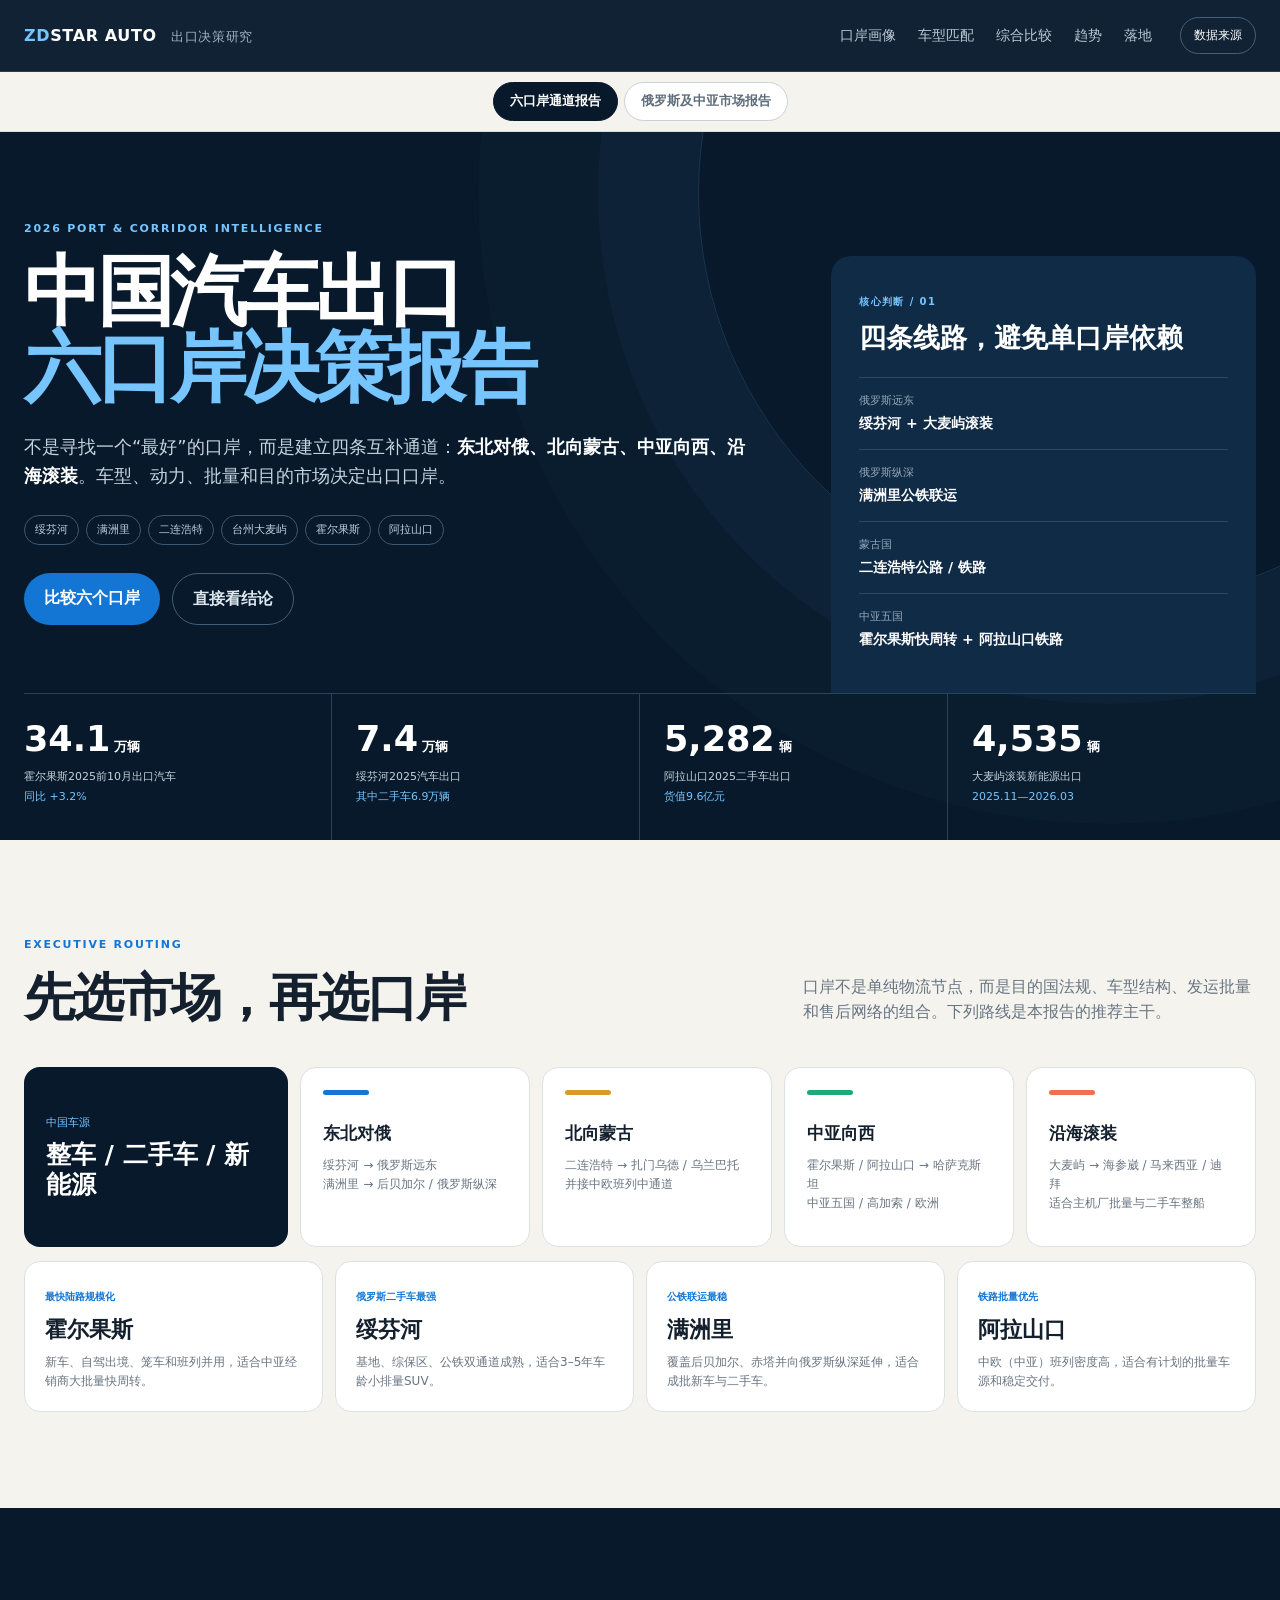
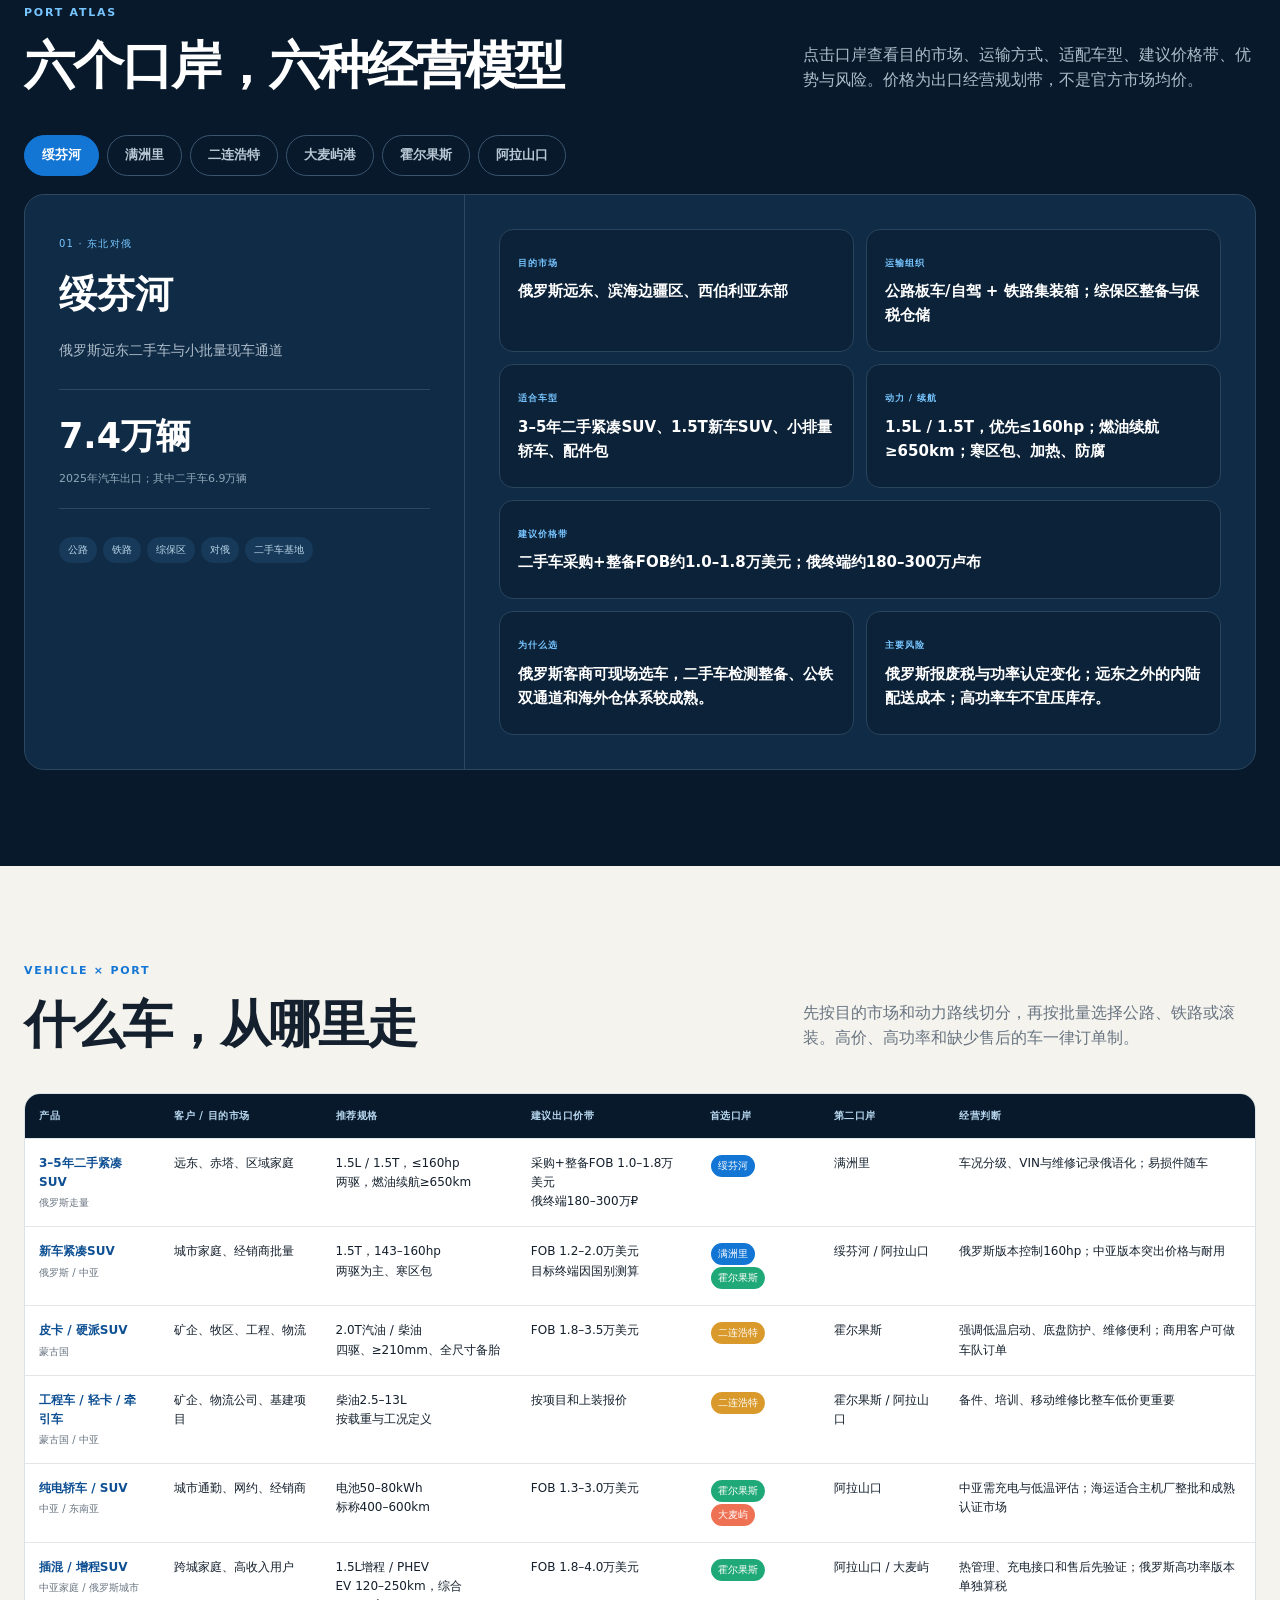
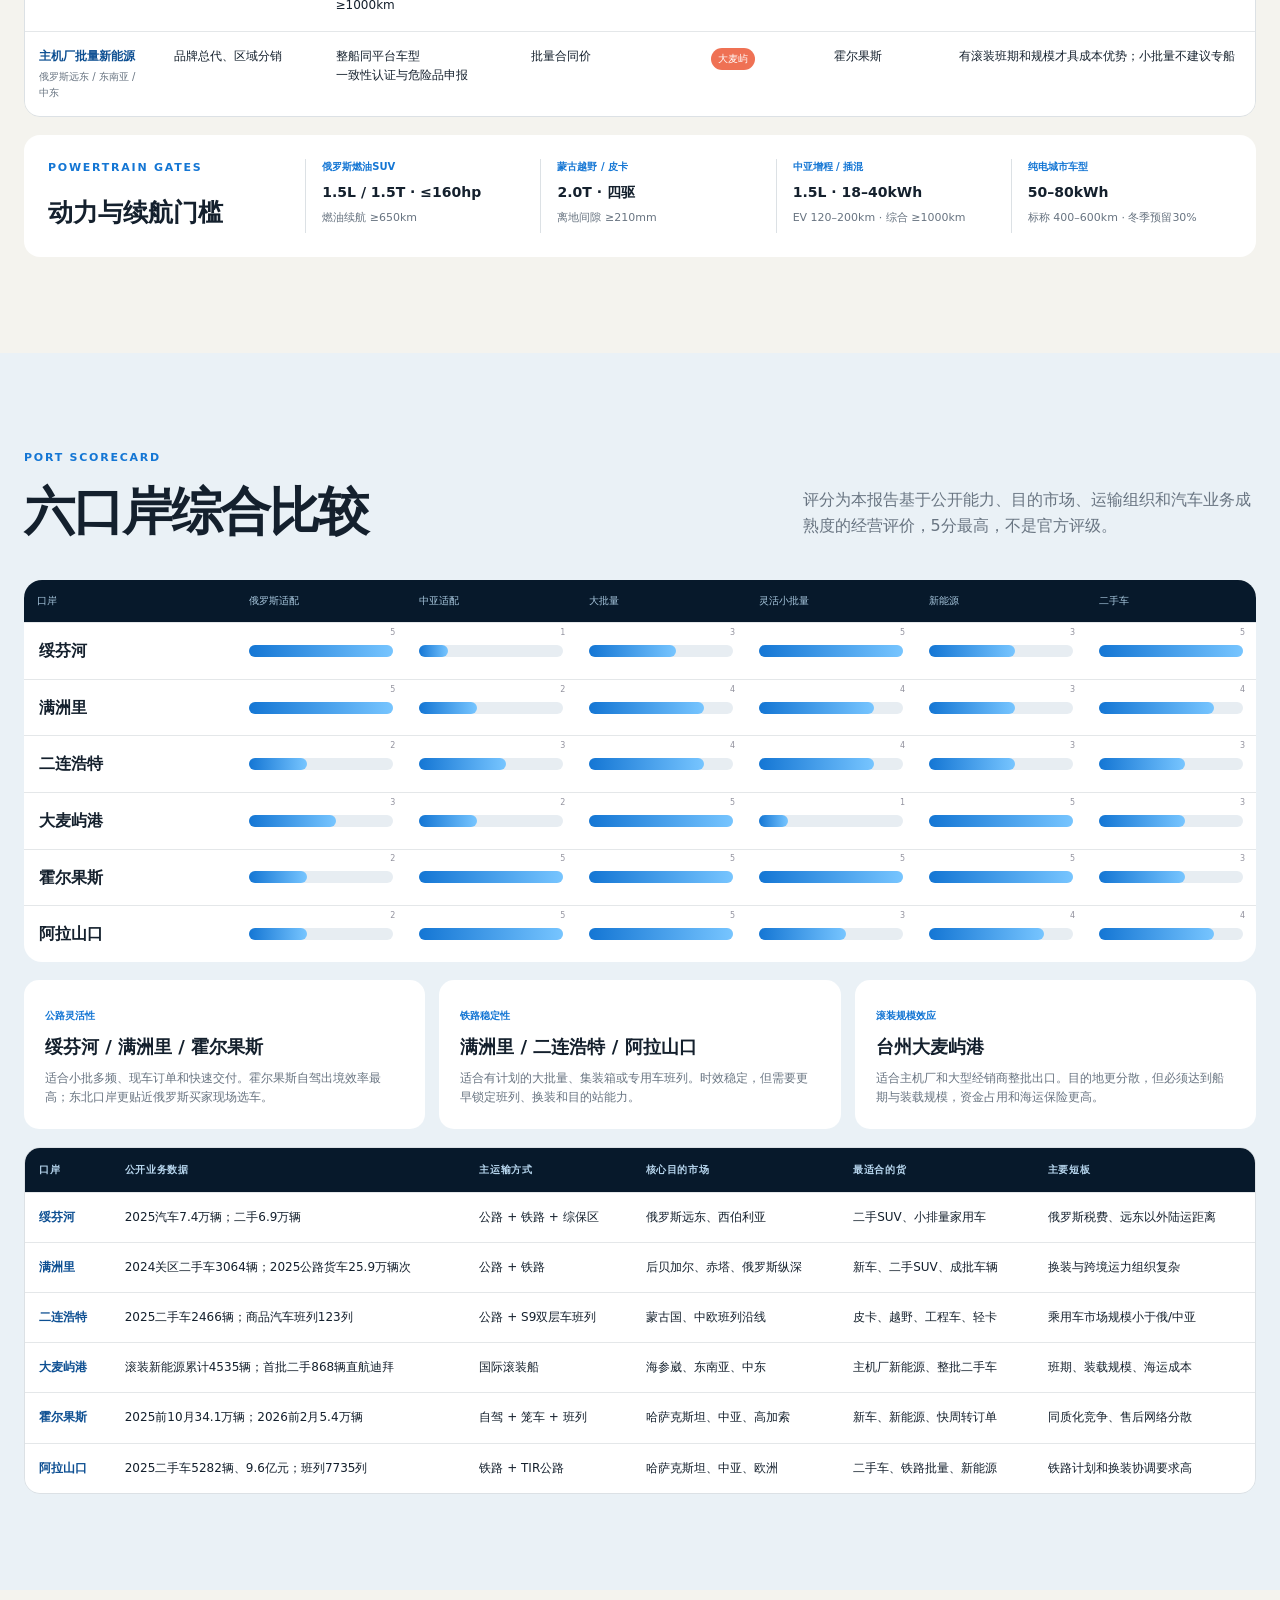
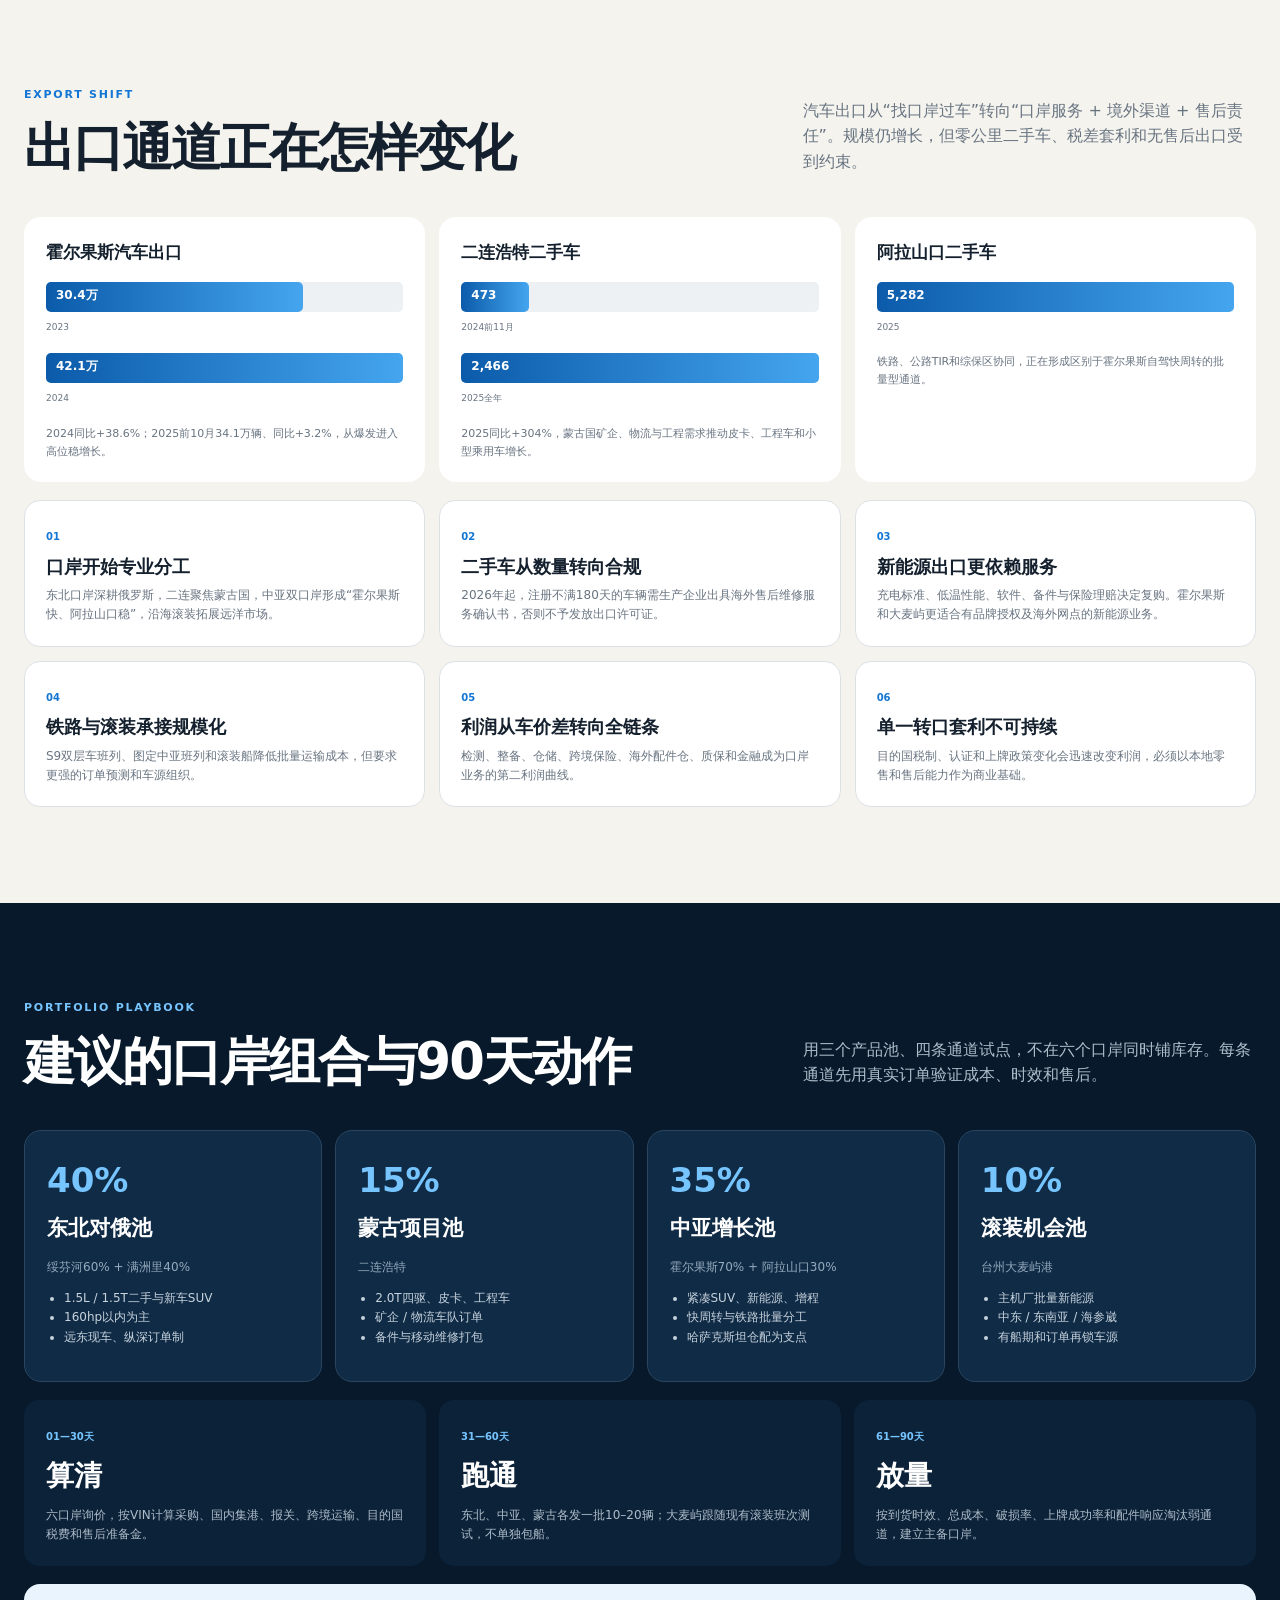
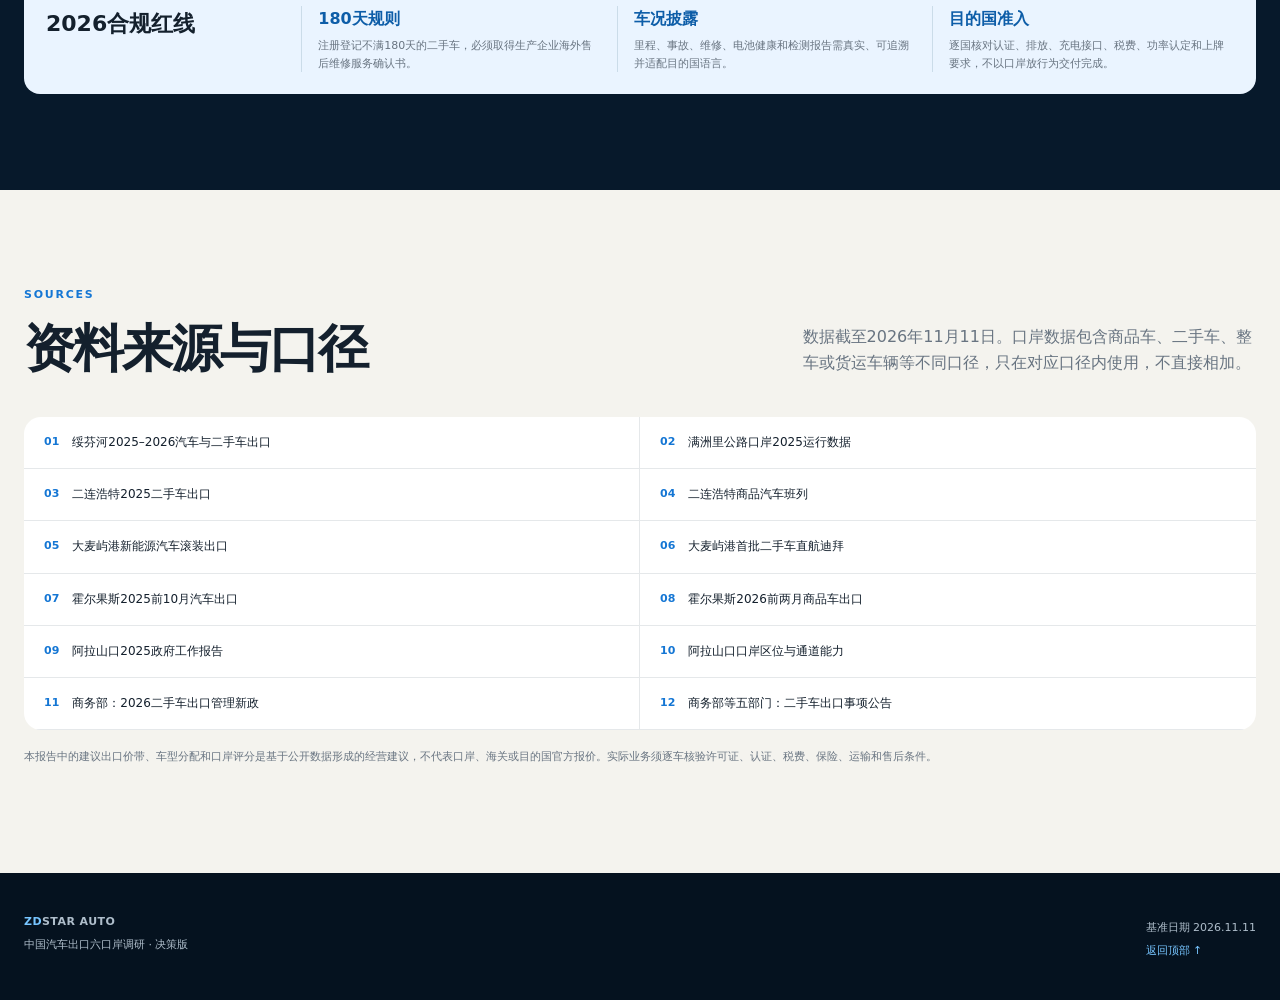
==== commit 50e947e0: "Add switchable report tabs" ====
--- a/index.html
+++ b/index.html
@@ -16,6 +16,7 @@
     <nav aria-label="主导航"><a href="#atlas">口岸画像</a><a href="#matrix">车型匹配</a><a href="#compare">综合比较</a><a href="#trend">趋势</a><a href="#action">落地</a></nav>
     <a class="source-btn" href="#sources">数据来源</a>
   </header>
+  <nav class="report-tabs" aria-label="报告版本切换"><a class="active" href="index.html" aria-current="page">六口岸通道报告</a><a href="legacy/index.html">俄罗斯及中亚市场报告</a></nav>
   <main id="main">
     <section class="hero" id="top">
       <div class="hero-grid">
--- a/assets/styles.css
+++ b/assets/styles.css
@@ -2,3 +2,5 @@
 @media(max-width:950px){.topbar nav{display:none}.hero-grid,.section-head,.port-panel{grid-template-columns:1fr;gap:30px}.hero-card{border-radius:var(--radius)}.kpis{grid-template-columns:repeat(2,1fr)}.kpis article:first-child{padding-left:24px}.corridor-map{grid-template-columns:repeat(2,1fr)}.origin{grid-column:1/-1}.quick-decisions,.portfolio{grid-template-columns:repeat(2,1fr)}.port-summary{border-right:0;border-bottom:1px solid #2c4861}.range-box{grid-template-columns:1fr 1fr}.range-box>div:first-child{grid-column:1/-1}.score-card{overflow-x:auto}.score-head,.score-row{min-width:850px}.comparison-grid,.trend-chart,.trend-cards{grid-template-columns:1fr}.timeline{grid-template-columns:1fr}.compliance{grid-template-columns:1fr}.compliance div{border-left:0;border-top:1px solid #cbdce9;padding:12px 0 0}}
 @media(max-width:580px){.topbar{padding:0 18px}.brand small{display:none}.source-btn{margin-left:auto}.hero{padding:58px 20px 0}h1{font-size:43px}.lead{font-size:16px}.actions{margin-bottom:40px}.kpis article{padding:22px 12px}.kpis strong{font-size:28px}.section{padding:70px 20px}.section-head h2{font-size:35px}.corridor-map,.quick-decisions,.portfolio{grid-template-columns:1fr}.port-tabs{flex-wrap:nowrap;overflow-x:auto;padding-bottom:6px}.port-tabs button{white-space:nowrap}.port-detail{grid-template-columns:1fr;padding:22px}.port-detail article.wide{grid-column:auto}.port-summary{padding:24px}.range-box{grid-template-columns:1fr}.range-box>div:first-child{grid-column:auto}.range-item{border-left:0;border-top:1px solid var(--line);padding:12px 0 0}.source-list{grid-template-columns:1fr}.source-list a:nth-child(odd){border-right:0}footer{display:grid;gap:16px}}
 @media(prefers-reduced-motion:reduce){html{scroll-behavior:auto}}
+.report-tabs{position:sticky;top:72px;z-index:29;display:flex;justify-content:center;gap:6px;padding:10px 20px;background:rgba(244,243,238,.96);border-bottom:1px solid #d8dde1;backdrop-filter:blur(10px)}.report-tabs a{text-decoration:none;font-size:13px;font-weight:750;color:#5f6d7a;border:1px solid #c9d1d8;border-radius:999px;padding:8px 16px;background:#fff}.report-tabs a.active{background:var(--navy);color:#fff;border-color:var(--navy)}
+@media(max-width:580px){.report-tabs{top:72px;justify-content:stretch}.report-tabs a{flex:1;text-align:center;font-size:11px;padding:8px 7px}}
